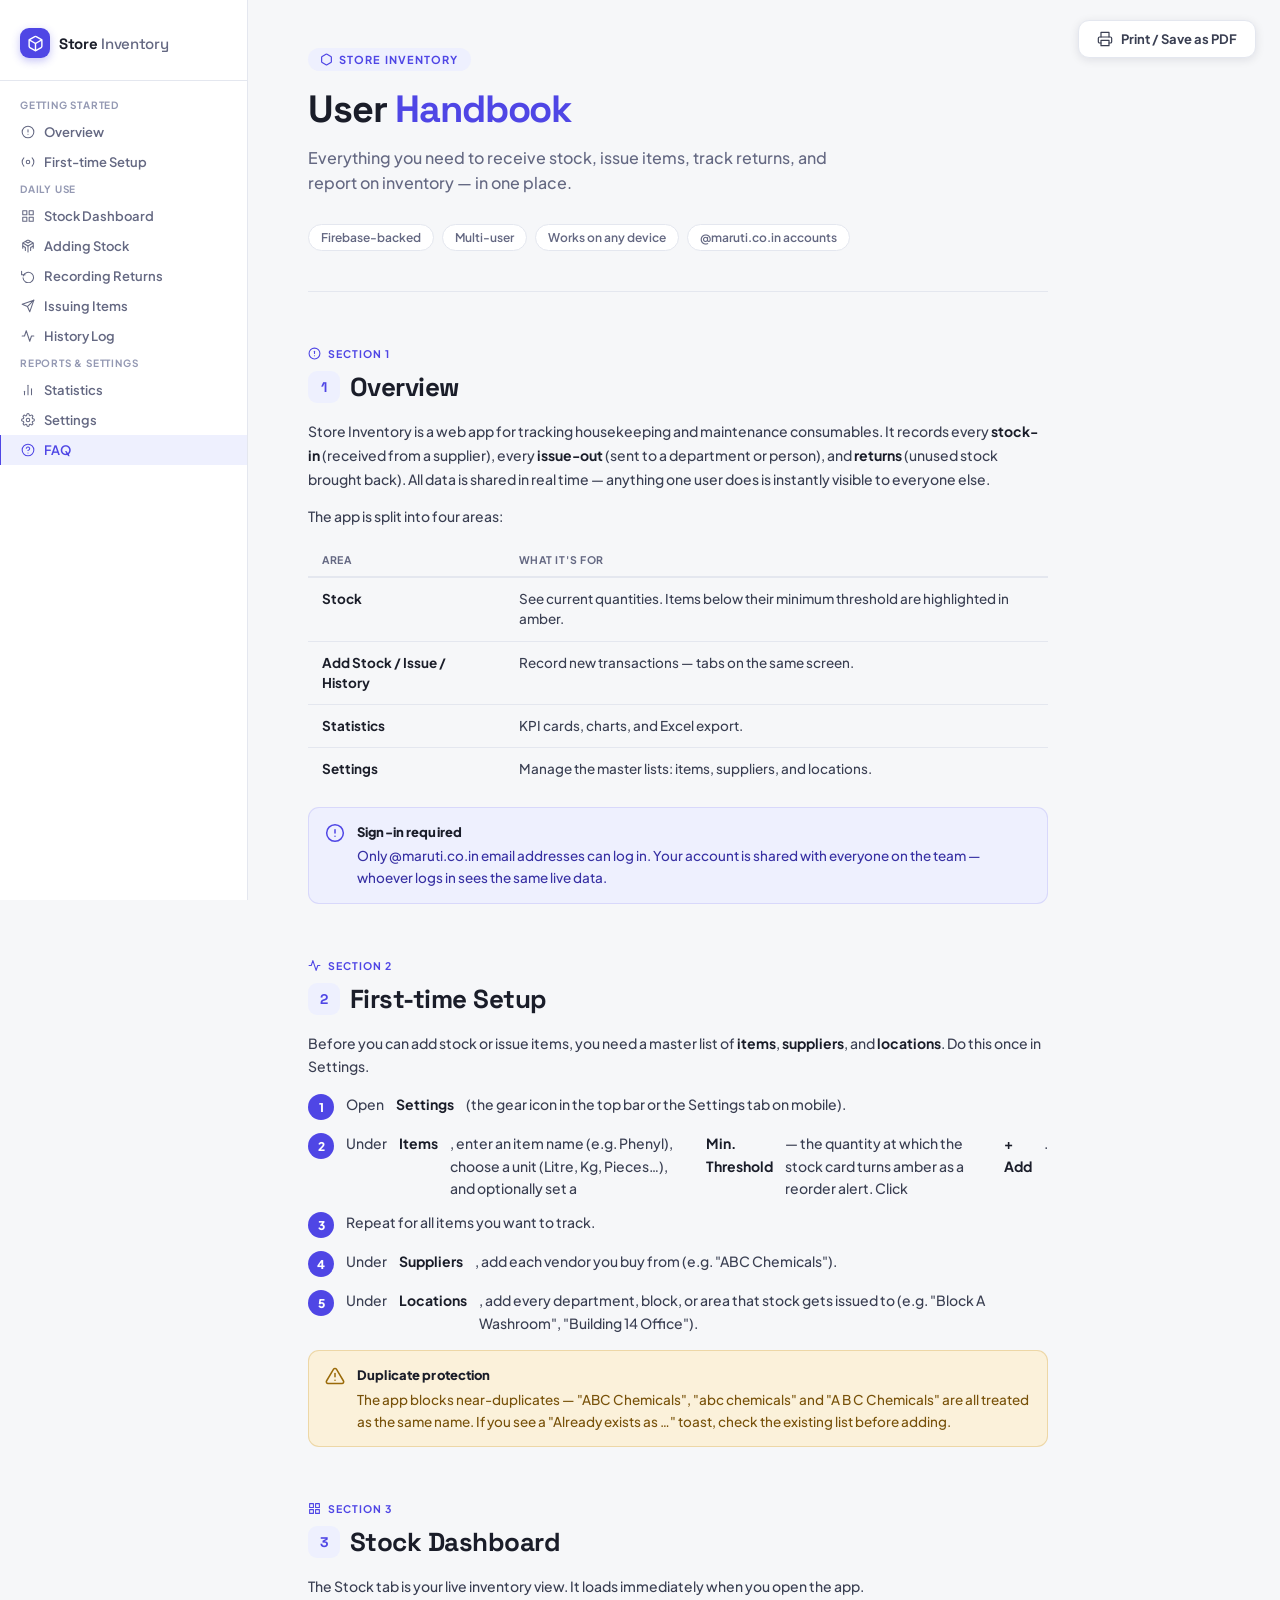
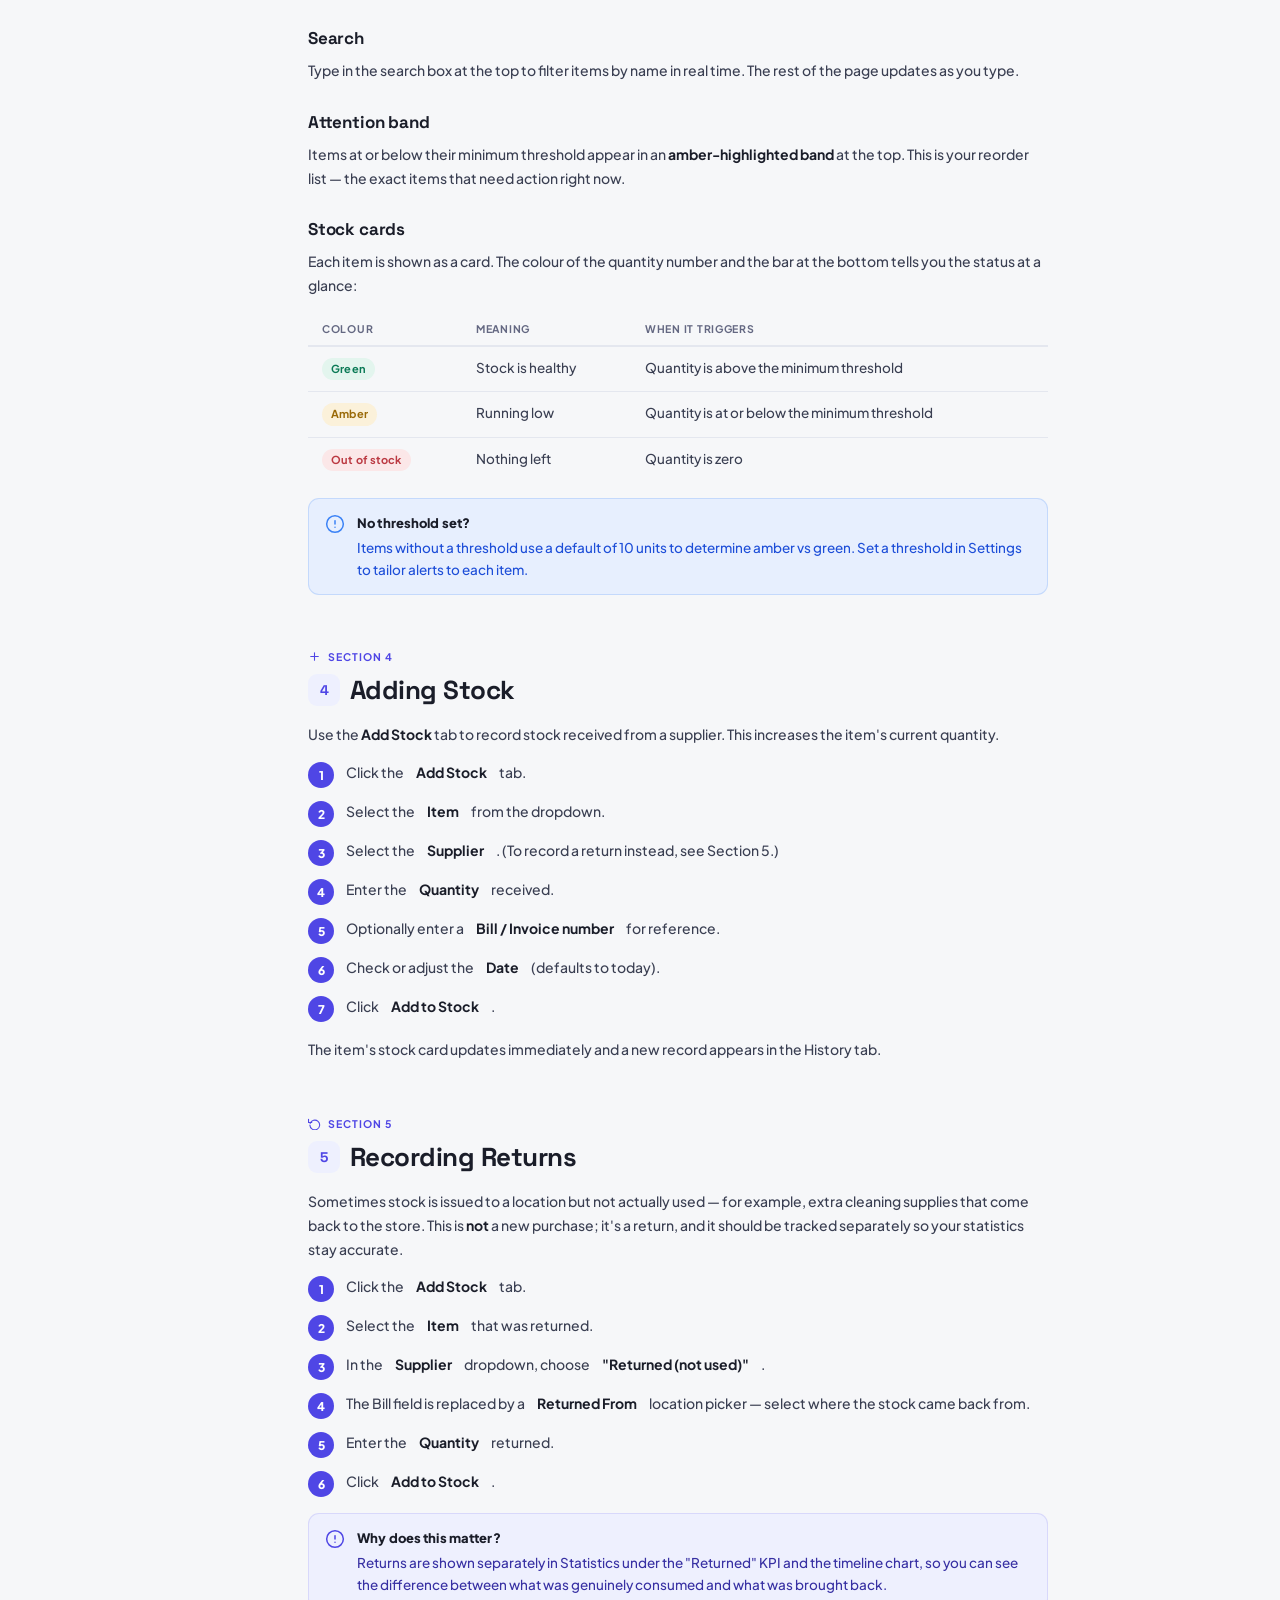
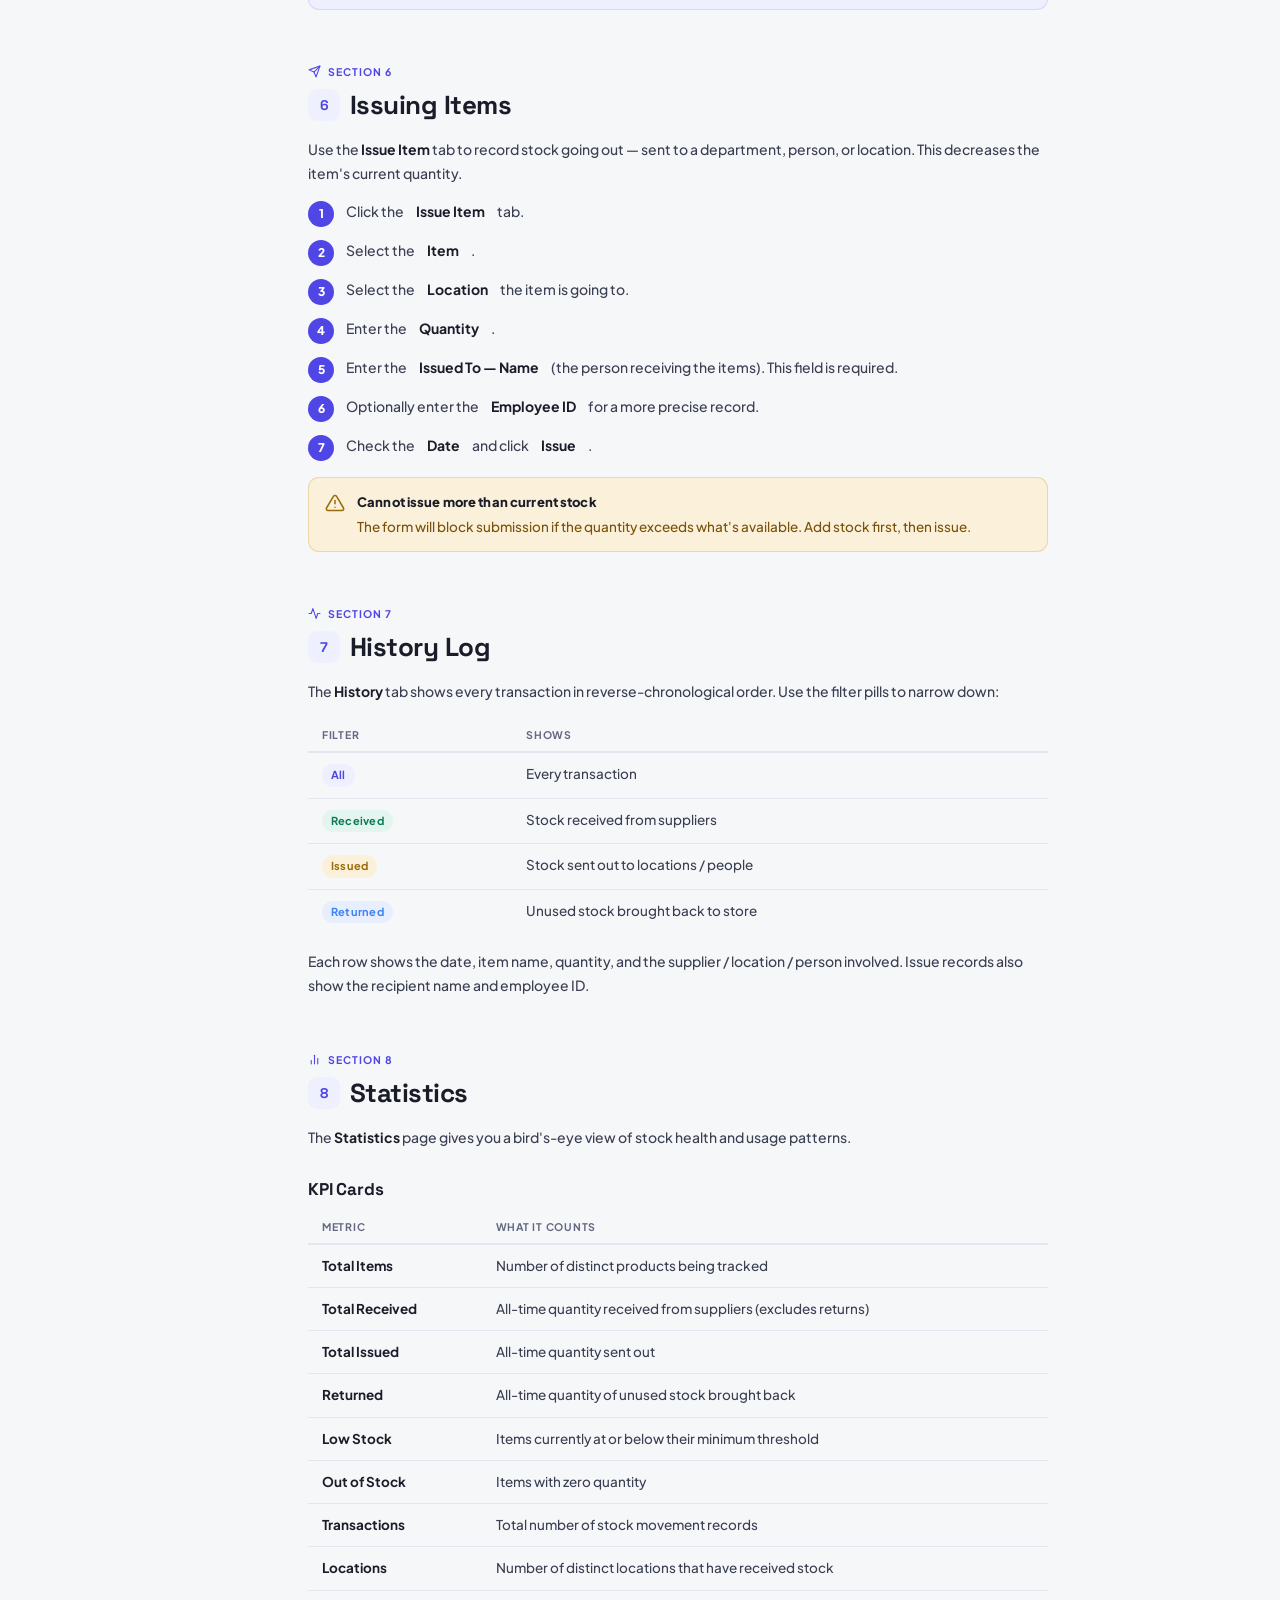
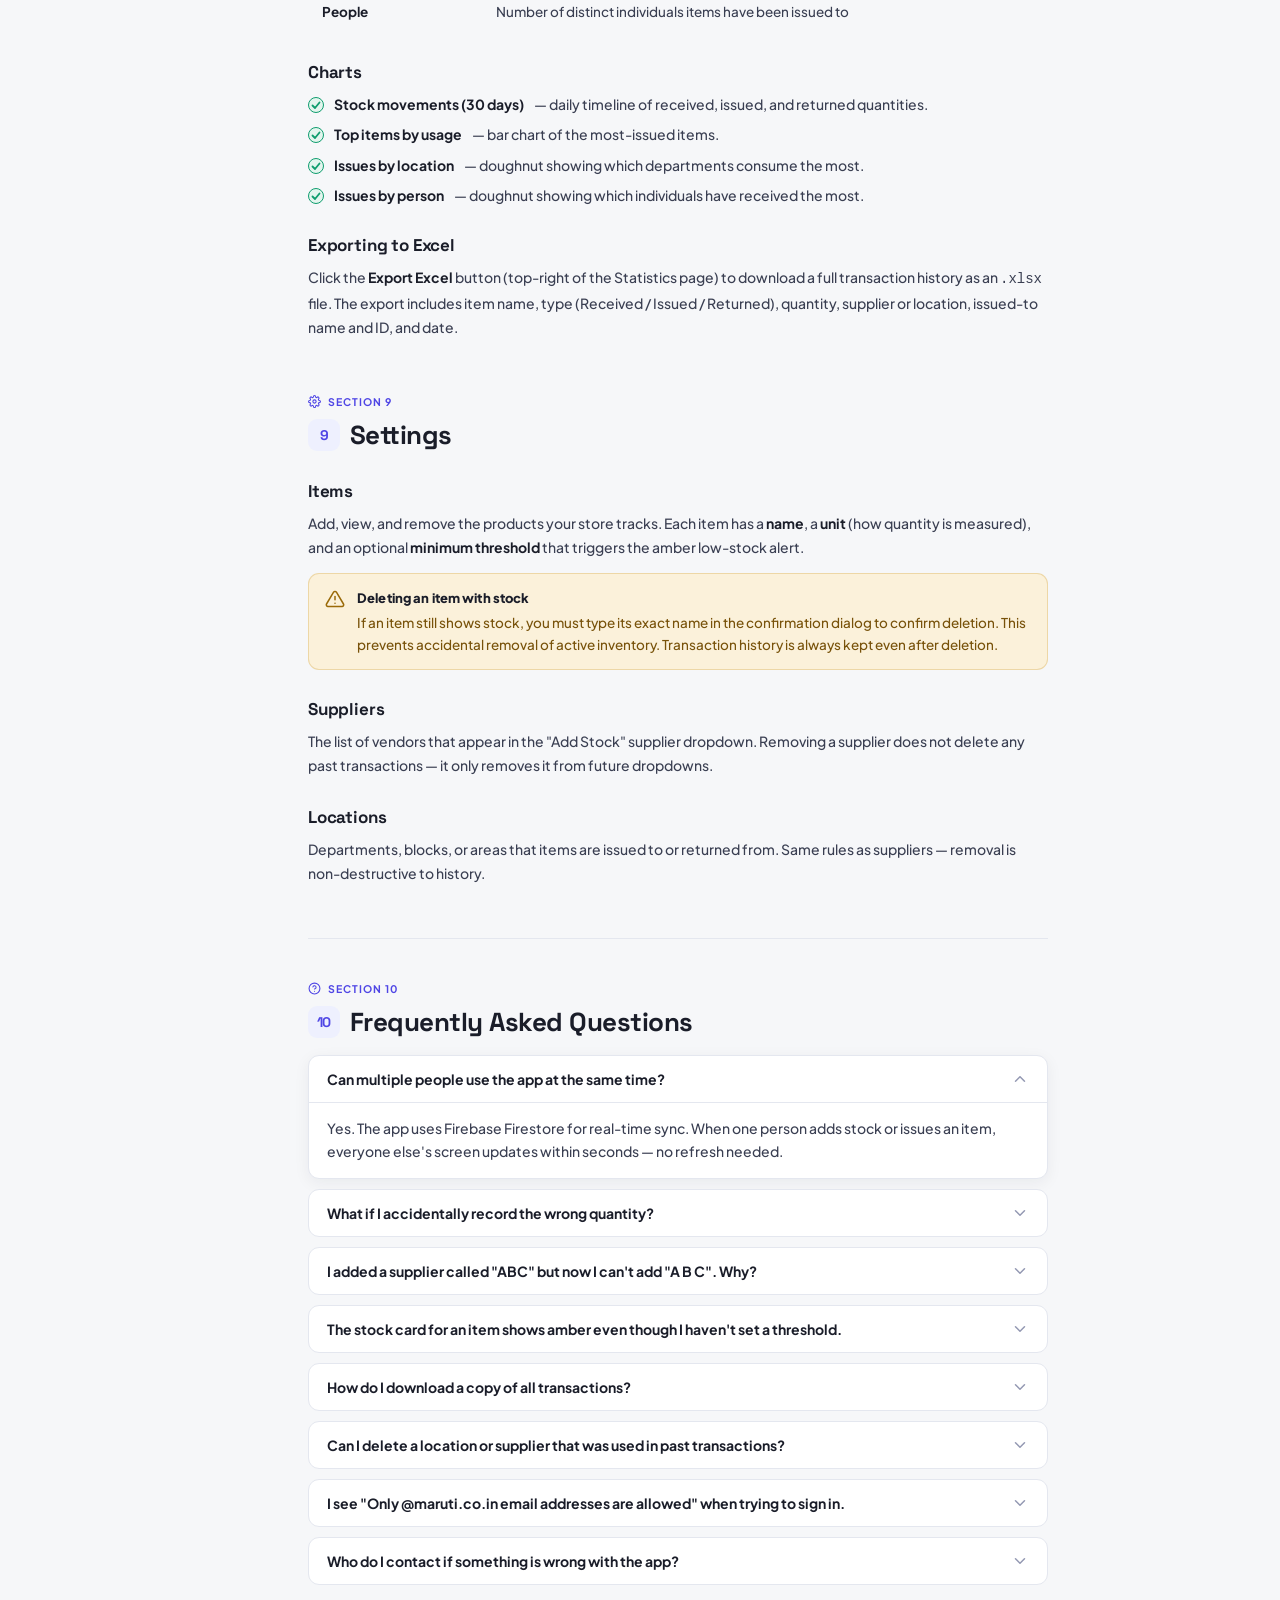
==== handbook/index.html @ 87952a02 "Clean URLs: move pages to subdirectories (settings/, stats/, login/, handbook/) Each page is now a f" ====
<!DOCTYPE html>
<html lang="en">
<head>
<meta charset="UTF-8">
<meta name="viewport" content="width=device-width, initial-scale=1.0">
<title>Store Inventory — User Handbook</title>
<link rel="preconnect" href="https://fonts.googleapis.com">
<link href="https://fonts.googleapis.com/css2?family=Plus+Jakarta+Sans:wght@400;500;600;700;800&family=Space+Grotesk:wght@500;600;700&display=swap" rel="stylesheet">
<style>
/* ── Variables ── */
:root{
  --ink:#1a1d29; --ink2:#3a3f52; --ink3:#646882; --ink4:#9499b3;
  --bg:#f6f7f9; --surface:#fff; --border:#e4e7ef;
  --primary:#4f46e5; --primaryD:#4338ca; --primaryS:#eef0fe; --primaryB:rgba(79,70,229,.14);
  --green:#0f9d6e; --greenS:#e3f5ee; --greenD:#0b7a56;
  --amber:#c2870b; --amberS:#fbf1da; --amberD:#9a6a08;
  --red:#dc4f57; --redS:#fbe7e8; --redD:#bb3942;
  --blue:#3b82f6; --blueS:#e7effe;
  --sidebar-w:248px;
  --r6:6px; --r8:9px; --r10:11px; --r12:13px;
}

*,*::before,*::after{box-sizing:border-box;margin:0;padding:0;}
html{scroll-behavior:smooth;font-size:15px;}
body{
  font-family:'Plus Jakarta Sans',system-ui,sans-serif;
  background:var(--bg); color:var(--ink);
  -webkit-font-smoothing:antialiased;
}

/* ── LAYOUT ── */
.layout{display:flex;min-height:100vh;}
.sidebar{
  width:var(--sidebar-w);flex-shrink:0;
  background:var(--surface);border-right:1px solid var(--border);
  position:sticky;top:0;height:100vh;overflow-y:auto;
  padding:28px 0 40px;
}
.main{flex:1;min-width:0;padding:48px 60px 80px;max-width:860px;}

/* ── SIDEBAR ── */
.sidebar-logo{
  display:flex;align-items:center;gap:9px;padding:0 20px 22px;
  border-bottom:1px solid var(--border);margin-bottom:18px;text-decoration:none;
}
.sidebar-logo-mark{
  width:30px;height:30px;border-radius:9px;
  background:var(--primary);color:#fff;display:grid;place-items:center;flex-shrink:0;
  box-shadow:0 3px 8px rgba(79,70,229,.32);
}
.sidebar-logo-mark svg{width:17px;height:17px;fill:none;stroke:#fff;stroke-width:2;stroke-linecap:round;stroke-linejoin:round;}
.sidebar-logo-name{font-family:'Space Grotesk',sans-serif;font-size:15px;font-weight:700;color:var(--ink);letter-spacing:-.02em;}
.sidebar-logo-name span{color:var(--ink3);font-weight:500;}

.toc-group{margin-bottom:6px;}
.toc-heading{font-size:10px;font-weight:700;text-transform:uppercase;letter-spacing:.08em;color:var(--ink4);padding:0 20px 6px;}
.toc-link{
  display:flex;align-items:center;gap:9px;padding:7px 20px;
  font-size:13px;font-weight:600;color:var(--ink3);text-decoration:none;
  transition:color .15s,background .15s;border-left:2px solid transparent;margin-left:-1px;
}
.toc-link:hover{color:var(--ink);background:var(--bg);}
.toc-link.active{color:var(--primary);background:var(--primaryS);border-left-color:var(--primary);}
.toc-link svg{width:14px;height:14px;fill:none;stroke:currentColor;stroke-width:1.8;stroke-linecap:round;stroke-linejoin:round;flex-shrink:0;}

/* ── PRINT BUTTON ── */
.print-btn{
  position:fixed;top:20px;right:24px;
  display:inline-flex;align-items:center;gap:8px;
  font-family:inherit;font-size:13px;font-weight:700;
  padding:10px 18px;border-radius:var(--r10);border:1.5px solid var(--border);
  background:var(--surface);color:var(--ink2);cursor:pointer;
  box-shadow:0 2px 10px rgba(20,24,48,.1);transition:all .17s ease;z-index:100;
}
.print-btn:hover{background:var(--primary);color:#fff;border-color:var(--primary);box-shadow:0 4px 14px rgba(79,70,229,.3);}
.print-btn svg{width:16px;height:16px;fill:none;stroke:currentColor;stroke-width:1.8;stroke-linecap:round;stroke-linejoin:round;}

/* ── CONTENT TYPOGRAPHY ── */
.cover{margin-bottom:52px;padding-bottom:40px;border-bottom:1px solid var(--border);}
.cover-tag{
  display:inline-flex;align-items:center;gap:6px;
  font-size:11px;font-weight:700;text-transform:uppercase;letter-spacing:.1em;
  color:var(--primary);background:var(--primaryS);
  padding:5px 12px;border-radius:100px;margin-bottom:18px;
}
.cover-title{
  font-family:'Space Grotesk',sans-serif;font-size:38px;font-weight:700;
  color:var(--ink);letter-spacing:-.03em;line-height:1.1;margin-bottom:14px;
}
.cover-title span{color:var(--primary);}
.cover-sub{font-size:16px;color:var(--ink3);line-height:1.6;font-weight:500;max-width:560px;margin-bottom:28px;}
.cover-chips{display:flex;flex-wrap:wrap;gap:8px;}
.chip{font-size:12px;font-weight:600;color:var(--ink3);background:var(--surface);
  border:1px solid var(--border);padding:5px 12px;border-radius:100px;}

section{margin-bottom:52px;scroll-margin-top:24px;}
.sec-label{
  display:inline-flex;align-items:center;gap:7px;
  font-size:10.5px;font-weight:700;text-transform:uppercase;letter-spacing:.1em;
  color:var(--primary);margin-bottom:10px;
}
.sec-label svg{width:13px;height:13px;fill:none;stroke:currentColor;stroke-width:2;stroke-linecap:round;stroke-linejoin:round;}
h2{
  font-family:'Space Grotesk',sans-serif;font-size:26px;font-weight:700;
  color:var(--ink);letter-spacing:-.02em;margin-bottom:16px;
  display:flex;align-items:center;gap:10px;
}
h2 .num{
  width:32px;height:32px;border-radius:var(--r8);background:var(--primaryS);
  color:var(--primary);font-size:14px;font-weight:800;display:grid;place-items:center;flex-shrink:0;
}
h3{font-family:'Space Grotesk',sans-serif;font-size:17px;font-weight:700;color:var(--ink);
  margin:28px 0 10px;letter-spacing:-.01em;}
p{font-size:14px;color:var(--ink2);line-height:1.7;margin-bottom:14px;font-weight:500;}
p:last-child{margin-bottom:0;}
strong{color:var(--ink);font-weight:700;}
a{color:var(--primary);font-weight:600;text-decoration:none;}
a:hover{text-decoration:underline;}

/* ── STEP LIST ── */
ol.steps{list-style:none;display:flex;flex-direction:column;gap:12px;margin-bottom:16px;}
ol.steps li{
  display:flex;align-items:flex-start;gap:12px;
  font-size:14px;color:var(--ink2);line-height:1.6;font-weight:500;
}
ol.steps li::before{
  content:attr(data-n);
  min-width:26px;height:26px;border-radius:100px;
  background:var(--primary);color:#fff;
  font-size:12px;font-weight:800;display:grid;place-items:center;
  flex-shrink:0;margin-top:1px;
}

ul.checks{list-style:none;display:flex;flex-direction:column;gap:8px;margin-bottom:16px;}
ul.checks li{
  display:flex;align-items:flex-start;gap:10px;
  font-size:14px;color:var(--ink2);line-height:1.6;font-weight:500;
}
ul.checks li::before{
  content:'';width:16px;height:16px;flex-shrink:0;margin-top:4px;
  background:url("data:image/svg+xml,%3Csvg xmlns='http://www.w3.org/2000/svg' viewBox='0 0 16 16'%3E%3Ccircle cx='8' cy='8' r='7.5' fill='%23e3f5ee' stroke='%230f9d6e' stroke-width='1'/%3E%3Cpolyline points='4.5 8.5 7 11 11.5 5.5' fill='none' stroke='%230f9d6e' stroke-width='1.8' stroke-linecap='round' stroke-linejoin='round'/%3E%3C/svg%3E") center/contain no-repeat;
}

/* ── CALLOUTS ── */
.callout{
  display:flex;gap:12px;padding:14px 16px;border-radius:var(--r10);margin-bottom:16px;
  border:1px solid transparent;
}
.callout-ico{width:20px;height:20px;flex-shrink:0;margin-top:1px;}
.callout-ico svg{width:20px;height:20px;fill:none;stroke:currentColor;stroke-width:1.8;stroke-linecap:round;stroke-linejoin:round;}
.callout-body{font-size:13.5px;line-height:1.6;font-weight:500;}
.callout-body strong{display:block;font-size:13px;font-weight:800;margin-bottom:3px;letter-spacing:.01em;}
.callout.tip{background:var(--primaryS);border-color:var(--primaryB);color:var(--primary);}
.callout.tip .callout-body{color:#3730a3;}
.callout.warn{background:var(--amberS);border-color:rgba(194,135,11,.25);color:var(--amberD);}
.callout.warn .callout-body{color:#78520a;}
.callout.info{background:var(--blueS);border-color:rgba(59,130,246,.2);color:var(--blue);}
.callout.info .callout-body{color:#1d4ed8;}

/* ── TABLE ── */
.tbl-wrap{overflow-x:auto;margin-bottom:16px;}
table{width:100%;border-collapse:collapse;font-size:13.5px;}
thead th{
  font-size:10.5px;font-weight:700;text-transform:uppercase;letter-spacing:.07em;
  color:var(--ink3);padding:10px 14px;text-align:left;
  background:var(--bg);border-bottom:2px solid var(--border);white-space:nowrap;
}
tbody td{
  padding:11px 14px;color:var(--ink2);font-weight:500;line-height:1.5;
  border-bottom:1px solid var(--border);vertical-align:top;
}
tbody tr:last-child td{border-bottom:none;}
tbody tr:hover td{background:var(--bg);}
td strong{color:var(--ink);}
td code{background:var(--bg);border:1px solid var(--border);border-radius:5px;
  padding:2px 6px;font-size:12px;font-family:monospace;color:var(--ink2);}

/* ── BADGE ── */
.badge{
  display:inline-block;font-size:11px;font-weight:700;padding:3px 9px;
  border-radius:100px;letter-spacing:.02em;white-space:nowrap;
}
.badge-green{background:var(--greenS);color:var(--greenD);}
.badge-amber{background:var(--amberS);color:var(--amberD);}
.badge-red{background:var(--redS);color:var(--redD);}
.badge-blue{background:var(--blueS);color:var(--blue);}
.badge-primary{background:var(--primaryS);color:var(--primary);}

/* ── DIVIDER ── */
.divider{height:1px;background:var(--border);margin:40px 0;}

/* ── FAQ ── */
details{
  border:1px solid var(--border);border-radius:var(--r10);margin-bottom:10px;
  background:var(--surface);overflow:hidden;
}
details[open]{box-shadow:0 4px 16px rgba(24,28,58,.06);}
summary{
  font-size:14px;font-weight:700;color:var(--ink);padding:14px 18px;cursor:pointer;
  list-style:none;display:flex;justify-content:space-between;align-items:center;
  gap:12px;
}
summary::-webkit-details-marker{display:none;}
summary::after{
  content:'';width:18px;height:18px;flex-shrink:0;
  background:url("data:image/svg+xml,%3Csvg xmlns='http://www.w3.org/2000/svg' viewBox='0 0 24 24'%3E%3Cpolyline points='6 9 12 15 18 9' fill='none' stroke='%239499b3' stroke-width='2' stroke-linecap='round' stroke-linejoin='round'/%3E%3C/svg%3E") center/contain no-repeat;
  transition:transform .18s ease;
}
details[open] summary::after{transform:rotate(180deg);}
details[open] summary{border-bottom:1px solid var(--border);}
.faq-body{padding:14px 18px;font-size:13.5px;color:var(--ink2);line-height:1.65;font-weight:500;}
.faq-body p{margin-bottom:8px;}
.faq-body p:last-child{margin-bottom:0;}

/* ── RESPONSIVE ── */
@media(max-width:860px){
  .sidebar{display:none;}
  .main{padding:28px 22px 60px;}
  .print-btn{top:14px;right:14px;padding:8px 14px;font-size:12px;}
  .cover-title{font-size:28px;}
}

/* ── PRINT ── */
@media print{
  .sidebar,.print-btn{display:none !important;}
  .layout{display:block;}
  .main{padding:0;max-width:none;}
  body{font-size:11pt;background:#fff;}
  .cover-title{font-size:26pt;}
  h2{font-size:18pt;page-break-before:always;margin-top:0;}
  h2:first-of-type{page-break-before:avoid;}
  h3{font-size:13pt;}
  section{margin-bottom:0;page-break-inside:avoid;}
  .cover{page-break-after:always;padding-bottom:0;border:none;}
  .callout{border:1px solid #ccc !important;background:#f9f9f9 !important;}
  details{border:1px solid #ccc;}
  details:not([open]){display:none;}
  a{color:inherit;text-decoration:none;}
  .tbl-wrap{page-break-inside:avoid;}
}
</style>
</head>
<body>

<button class="print-btn" onclick="window.print()">
  <svg viewBox="0 0 24 24"><polyline points="6 9 6 2 18 2 18 9"/><path d="M6 18H4a2 2 0 0 1-2-2v-5a2 2 0 0 1 2-2h16a2 2 0 0 1 2 2v5a2 2 0 0 1-2 2h-2"/><rect x="6" y="14" width="12" height="8"/></svg>
  Print / Save as PDF
</button>

<div class="layout">

  <!-- ── SIDEBAR ── -->
  <nav class="sidebar" aria-label="Contents">
    <a class="sidebar-logo" href="../">
      <div class="sidebar-logo-mark">
        <svg viewBox="0 0 24 24"><path d="M21 16V8a2 2 0 0 0-1-1.73l-7-4a2 2 0 0 0-2 0l-7 4A2 2 0 0 0 3 8v8a2 2 0 0 0 1 1.73l7 4a2 2 0 0 0 2 0l7-4A2 2 0 0 0 21 16z"/><polyline points="3.27 6.96 12 12.01 20.73 6.96"/><line x1="12" y1="22.08" x2="12" y2="12"/></svg>
      </div>
      <span class="sidebar-logo-name">Store <span>Inventory</span></span>
    </a>

    <div class="toc-group">
      <div class="toc-heading">Getting Started</div>
      <a class="toc-link" href="#overview">
        <svg viewBox="0 0 24 24"><circle cx="12" cy="12" r="10"/><line x1="12" y1="8" x2="12" y2="12"/><line x1="12" y1="16" x2="12.01" y2="16"/></svg>Overview
      </a>
      <a class="toc-link" href="#setup">
        <svg viewBox="0 0 24 24"><circle cx="12" cy="12" r="3"/><path d="M19.07 4.93a10 10 0 0 1 0 14.14M4.93 4.93a10 10 0 0 0 0 14.14"/></svg>First-time Setup
      </a>
    </div>

    <div class="toc-group">
      <div class="toc-heading">Daily Use</div>
      <a class="toc-link" href="#dashboard">
        <svg viewBox="0 0 24 24"><rect x="3" y="3" width="7" height="7"/><rect x="14" y="3" width="7" height="7"/><rect x="14" y="14" width="7" height="7"/><rect x="3" y="14" width="7" height="7"/></svg>Stock Dashboard
      </a>
      <a class="toc-link" href="#addstock">
        <svg viewBox="0 0 24 24"><path d="M21 16V8a2 2 0 0 0-1-1.73l-7-4a2 2 0 0 0-2 0l-7 4A2 2 0 0 0 3 8v8"/><polyline points="7.5 4.21 12 6.81 16.5 4.21"/><polyline points="7.5 19.79 7.5 14.6 3 12"/><polyline points="21 12 16.5 14.6 16.5 19.79"/><polyline points="3.27 6.96 12 12.01 20.73 6.96"/><line x1="12" y1="22.08" x2="12" y2="12"/></svg>Adding Stock
      </a>
      <a class="toc-link" href="#returns">
        <svg viewBox="0 0 24 24"><polyline points="1 4 1 10 7 10"/><path d="M3.51 15a9 9 0 1 0 .49-3.18"/></svg>Recording Returns
      </a>
      <a class="toc-link" href="#issue">
        <svg viewBox="0 0 24 24"><line x1="22" y1="2" x2="11" y2="13"/><polygon points="22 2 15 22 11 13 2 9 22 2"/></svg>Issuing Items
      </a>
      <a class="toc-link" href="#history">
        <svg viewBox="0 0 24 24"><polyline points="22 12 18 12 15 21 9 3 6 12 2 12"/></svg>History Log
      </a>
    </div>

    <div class="toc-group">
      <div class="toc-heading">Reports & Settings</div>
      <a class="toc-link" href="#stats">
        <svg viewBox="0 0 24 24"><line x1="18" y1="20" x2="18" y2="10"/><line x1="12" y1="20" x2="12" y2="4"/><line x1="6" y1="20" x2="6" y2="14"/></svg>Statistics
      </a>
      <a class="toc-link" href="#settings">
        <svg viewBox="0 0 24 24"><circle cx="12" cy="12" r="3"/><path d="M19.4 15a1.65 1.65 0 0 0 .33 1.82l.06.06a2 2 0 0 1-2.83 2.83l-.06-.06a1.65 1.65 0 0 0-1.82-.33 1.65 1.65 0 0 0-1 1.51V21a2 2 0 0 1-4 0v-.09A1.65 1.65 0 0 0 9 19.4a1.65 1.65 0 0 0-1.82.33l-.06.06a2 2 0 0 1-2.83-2.83l.06-.06A1.65 1.65 0 0 0 4.68 15a1.65 1.65 0 0 0-1.51-1H3a2 2 0 0 1 0-4h.09A1.65 1.65 0 0 0 4.6 9a1.65 1.65 0 0 0-.33-1.82l-.06-.06a2 2 0 0 1 2.83-2.83l.06.06A1.65 1.65 0 0 0 9 4.68a1.65 1.65 0 0 0 1-1.51V3a2 2 0 0 1 4 0v.09a1.65 1.65 0 0 0 1 1.51 1.65 1.65 0 0 0 1.82-.33l.06-.06a2 2 0 0 1 2.83 2.83l-.06.06A1.65 1.65 0 0 0 19.4 9a1.65 1.65 0 0 0 1.51 1H21a2 2 0 0 1 0 4h-.09a1.65 1.65 0 0 0-1.51 1z"/></svg>Settings
      </a>
      <a class="toc-link" href="#faq">
        <svg viewBox="0 0 24 24"><circle cx="12" cy="12" r="10"/><path d="M9.09 9a3 3 0 0 1 5.83 1c0 2-3 3-3 3"/><line x1="12" y1="17" x2="12.01" y2="17"/></svg>FAQ
      </a>
    </div>
  </nav>

  <!-- ── MAIN CONTENT ── -->
  <main class="main">

    <!-- Cover -->
    <div class="cover" id="top">
      <div class="cover-tag">
        <svg width="13" height="13" viewBox="0 0 24 24" fill="none" stroke="currentColor" stroke-width="2.2" stroke-linecap="round" stroke-linejoin="round"><path d="M21 16V8a2 2 0 0 0-1-1.73l-7-4a2 2 0 0 0-2 0l-7 4A2 2 0 0 0 3 8v8a2 2 0 0 0 1 1.73l7 4a2 2 0 0 0 2 0l7-4A2 2 0 0 0 21 16z"/></svg>
        Store Inventory
      </div>
      <div class="cover-title">User <span>Handbook</span></div>
      <div class="cover-sub">Everything you need to receive stock, issue items, track returns, and report on inventory — in one place.</div>
      <div class="cover-chips">
        <span class="chip">Firebase-backed</span>
        <span class="chip">Multi-user</span>
        <span class="chip">Works on any device</span>
        <span class="chip">@maruti.co.in accounts</span>
      </div>
    </div>

    <!-- 1. Overview -->
    <section id="overview">
      <div class="sec-label">
        <svg viewBox="0 0 24 24"><circle cx="12" cy="12" r="10"/><line x1="12" y1="8" x2="12" y2="12"/><line x1="12" y1="16" x2="12.01" y2="16"/></svg>
        Section 1
      </div>
      <h2><span class="num">1</span>Overview</h2>
      <p>Store Inventory is a web app for tracking housekeeping and maintenance consumables. It records every <strong>stock-in</strong> (received from a supplier), every <strong>issue-out</strong> (sent to a department or person), and <strong>returns</strong> (unused stock brought back). All data is shared in real time — anything one user does is instantly visible to everyone else.</p>
      <p>The app is split into four areas:</p>
      <div class="tbl-wrap">
        <table>
          <thead><tr><th>Area</th><th>What it's for</th></tr></thead>
          <tbody>
            <tr><td><strong>Stock</strong></td><td>See current quantities. Items below their minimum threshold are highlighted in amber.</td></tr>
            <tr><td><strong>Add Stock / Issue / History</strong></td><td>Record new transactions — tabs on the same screen.</td></tr>
            <tr><td><strong>Statistics</strong></td><td>KPI cards, charts, and Excel export.</td></tr>
            <tr><td><strong>Settings</strong></td><td>Manage the master lists: items, suppliers, and locations.</td></tr>
          </tbody>
        </table>
      </div>
      <div class="callout tip">
        <div class="callout-ico"><svg viewBox="0 0 24 24"><circle cx="12" cy="12" r="10"/><line x1="12" y1="8" x2="12" y2="12"/><line x1="12" y1="16" x2="12.01" y2="16"/></svg></div>
        <div class="callout-body"><strong>Sign-in required</strong>Only @maruti.co.in email addresses can log in. Your account is shared with everyone on the team — whoever logs in sees the same live data.</div>
      </div>
    </section>

    <!-- 2. First-time setup -->
    <section id="setup">
      <div class="sec-label">
        <svg viewBox="0 0 24 24"><polyline points="22 12 18 12 15 21 9 3 6 12 2 12"/></svg>
        Section 2
      </div>
      <h2><span class="num">2</span>First-time Setup</h2>
      <p>Before you can add stock or issue items, you need a master list of <strong>items</strong>, <strong>suppliers</strong>, and <strong>locations</strong>. Do this once in Settings.</p>
      <ol class="steps">
        <li data-n="1">Open <strong>Settings</strong> (the gear icon in the top bar or the Settings tab on mobile).</li>
        <li data-n="2">Under <strong>Items</strong>, enter an item name (e.g. Phenyl), choose a unit (Litre, Kg, Pieces…), and optionally set a <strong>Min. Threshold</strong> — the quantity at which the stock card turns amber as a reorder alert. Click <strong>+ Add</strong>.</li>
        <li data-n="3">Repeat for all items you want to track.</li>
        <li data-n="4">Under <strong>Suppliers</strong>, add each vendor you buy from (e.g. "ABC Chemicals").</li>
        <li data-n="5">Under <strong>Locations</strong>, add every department, block, or area that stock gets issued to (e.g. "Block A Washroom", "Building 14 Office").</li>
      </ol>
      <div class="callout warn">
        <div class="callout-ico"><svg viewBox="0 0 24 24"><path d="M10.29 3.86L1.82 18a2 2 0 0 0 1.71 3h16.94a2 2 0 0 0 1.71-3L13.71 3.86a2 2 0 0 0-3.42 0z"/><line x1="12" y1="9" x2="12" y2="13"/><line x1="12" y1="17" x2="12.01" y2="17"/></svg></div>
        <div class="callout-body"><strong>Duplicate protection</strong>The app blocks near-duplicates — "ABC Chemicals", "abc chemicals" and "A B C Chemicals" are all treated as the same name. If you see a "Already exists as …" toast, check the existing list before adding.</div>
      </div>
    </section>

    <!-- 3. Stock Dashboard -->
    <section id="dashboard">
      <div class="sec-label">
        <svg viewBox="0 0 24 24"><rect x="3" y="3" width="7" height="7"/><rect x="14" y="3" width="7" height="7"/><rect x="14" y="14" width="7" height="7"/><rect x="3" y="14" width="7" height="7"/></svg>
        Section 3
      </div>
      <h2><span class="num">3</span>Stock Dashboard</h2>
      <p>The Stock tab is your live inventory view. It loads immediately when you open the app.</p>

      <h3>Search</h3>
      <p>Type in the search box at the top to filter items by name in real time. The rest of the page updates as you type.</p>

      <h3>Attention band</h3>
      <p>Items at or below their minimum threshold appear in an <strong>amber-highlighted band</strong> at the top. This is your reorder list — the exact items that need action right now.</p>

      <h3>Stock cards</h3>
      <p>Each item is shown as a card. The colour of the quantity number and the bar at the bottom tells you the status at a glance:</p>
      <div class="tbl-wrap">
        <table>
          <thead><tr><th>Colour</th><th>Meaning</th><th>When it triggers</th></tr></thead>
          <tbody>
            <tr><td><span class="badge badge-green">Green</span></td><td>Stock is healthy</td><td>Quantity is above the minimum threshold</td></tr>
            <tr><td><span class="badge badge-amber">Amber</span></td><td>Running low</td><td>Quantity is at or below the minimum threshold</td></tr>
            <tr><td><span class="badge badge-red">Out of stock</span></td><td>Nothing left</td><td>Quantity is zero</td></tr>
          </tbody>
        </table>
      </div>
      <div class="callout info">
        <div class="callout-ico"><svg viewBox="0 0 24 24"><circle cx="12" cy="12" r="10"/><line x1="12" y1="8" x2="12" y2="12"/><line x1="12" y1="16" x2="12.01" y2="16"/></svg></div>
        <div class="callout-body"><strong>No threshold set?</strong>Items without a threshold use a default of 10 units to determine amber vs green. Set a threshold in Settings to tailor alerts to each item.</div>
      </div>
    </section>

    <!-- 4. Adding Stock -->
    <section id="addstock">
      <div class="sec-label">
        <svg viewBox="0 0 24 24"><line x1="12" y1="5" x2="12" y2="19"/><line x1="5" y1="12" x2="19" y2="12"/></svg>
        Section 4
      </div>
      <h2><span class="num">4</span>Adding Stock</h2>
      <p>Use the <strong>Add Stock</strong> tab to record stock received from a supplier. This increases the item's current quantity.</p>
      <ol class="steps">
        <li data-n="1">Click the <strong>Add Stock</strong> tab.</li>
        <li data-n="2">Select the <strong>Item</strong> from the dropdown.</li>
        <li data-n="3">Select the <strong>Supplier</strong>. (To record a return instead, see Section 5.)</li>
        <li data-n="4">Enter the <strong>Quantity</strong> received.</li>
        <li data-n="5">Optionally enter a <strong>Bill / Invoice number</strong> for reference.</li>
        <li data-n="6">Check or adjust the <strong>Date</strong> (defaults to today).</li>
        <li data-n="7">Click <strong>Add to Stock</strong>.</li>
      </ol>
      <p>The item's stock card updates immediately and a new record appears in the History tab.</p>
    </section>

    <!-- 5. Returns -->
    <section id="returns">
      <div class="sec-label">
        <svg viewBox="0 0 24 24"><polyline points="1 4 1 10 7 10"/><path d="M3.51 15a9 9 0 1 0 .49-3.18"/></svg>
        Section 5
      </div>
      <h2><span class="num">5</span>Recording Returns</h2>
      <p>Sometimes stock is issued to a location but not actually used — for example, extra cleaning supplies that come back to the store. This is <strong>not</strong> a new purchase; it's a return, and it should be tracked separately so your statistics stay accurate.</p>
      <ol class="steps">
        <li data-n="1">Click the <strong>Add Stock</strong> tab.</li>
        <li data-n="2">Select the <strong>Item</strong> that was returned.</li>
        <li data-n="3">In the <strong>Supplier</strong> dropdown, choose <strong>"Returned (not used)"</strong>.</li>
        <li data-n="4">The Bill field is replaced by a <strong>Returned From</strong> location picker — select where the stock came back from.</li>
        <li data-n="5">Enter the <strong>Quantity</strong> returned.</li>
        <li data-n="6">Click <strong>Add to Stock</strong>.</li>
      </ol>
      <div class="callout tip">
        <div class="callout-ico"><svg viewBox="0 0 24 24"><circle cx="12" cy="12" r="10"/><line x1="12" y1="8" x2="12" y2="12"/><line x1="12" y1="16" x2="12.01" y2="16"/></svg></div>
        <div class="callout-body"><strong>Why does this matter?</strong>Returns are shown separately in Statistics under the "Returned" KPI and the timeline chart, so you can see the difference between what was genuinely consumed and what was brought back.</div>
      </div>
    </section>

    <!-- 6. Issuing Items -->
    <section id="issue">
      <div class="sec-label">
        <svg viewBox="0 0 24 24"><line x1="22" y1="2" x2="11" y2="13"/><polygon points="22 2 15 22 11 13 2 9 22 2"/></svg>
        Section 6
      </div>
      <h2><span class="num">6</span>Issuing Items</h2>
      <p>Use the <strong>Issue Item</strong> tab to record stock going out — sent to a department, person, or location. This decreases the item's current quantity.</p>
      <ol class="steps">
        <li data-n="1">Click the <strong>Issue Item</strong> tab.</li>
        <li data-n="2">Select the <strong>Item</strong>.</li>
        <li data-n="3">Select the <strong>Location</strong> the item is going to.</li>
        <li data-n="4">Enter the <strong>Quantity</strong>.</li>
        <li data-n="5">Enter the <strong>Issued To — Name</strong> (the person receiving the items). This field is required.</li>
        <li data-n="6">Optionally enter the <strong>Employee ID</strong> for a more precise record.</li>
        <li data-n="7">Check the <strong>Date</strong> and click <strong>Issue</strong>.</li>
      </ol>
      <div class="callout warn">
        <div class="callout-ico"><svg viewBox="0 0 24 24"><path d="M10.29 3.86L1.82 18a2 2 0 0 0 1.71 3h16.94a2 2 0 0 0 1.71-3L13.71 3.86a2 2 0 0 0-3.42 0z"/><line x1="12" y1="9" x2="12" y2="13"/><line x1="12" y1="17" x2="12.01" y2="17"/></svg></div>
        <div class="callout-body"><strong>Cannot issue more than current stock</strong>The form will block submission if the quantity exceeds what's available. Add stock first, then issue.</div>
      </div>
    </section>

    <!-- 7. History -->
    <section id="history">
      <div class="sec-label">
        <svg viewBox="0 0 24 24"><polyline points="22 12 18 12 15 21 9 3 6 12 2 12"/></svg>
        Section 7
      </div>
      <h2><span class="num">7</span>History Log</h2>
      <p>The <strong>History</strong> tab shows every transaction in reverse-chronological order. Use the filter pills to narrow down:</p>
      <div class="tbl-wrap">
        <table>
          <thead><tr><th>Filter</th><th>Shows</th></tr></thead>
          <tbody>
            <tr><td><span class="badge badge-primary">All</span></td><td>Every transaction</td></tr>
            <tr><td><span class="badge badge-green">Received</span></td><td>Stock received from suppliers</td></tr>
            <tr><td><span class="badge badge-amber">Issued</span></td><td>Stock sent out to locations / people</td></tr>
            <tr><td><span class="badge badge-blue">Returned</span></td><td>Unused stock brought back to store</td></tr>
          </tbody>
        </table>
      </div>
      <p>Each row shows the date, item name, quantity, and the supplier / location / person involved. Issue records also show the recipient name and employee ID.</p>
    </section>

    <!-- 8. Statistics -->
    <section id="stats">
      <div class="sec-label">
        <svg viewBox="0 0 24 24"><line x1="18" y1="20" x2="18" y2="10"/><line x1="12" y1="20" x2="12" y2="4"/><line x1="6" y1="20" x2="6" y2="14"/></svg>
        Section 8
      </div>
      <h2><span class="num">8</span>Statistics</h2>
      <p>The <strong>Statistics</strong> page gives you a bird's-eye view of stock health and usage patterns.</p>

      <h3>KPI Cards</h3>
      <div class="tbl-wrap">
        <table>
          <thead><tr><th>Metric</th><th>What it counts</th></tr></thead>
          <tbody>
            <tr><td><strong>Total Items</strong></td><td>Number of distinct products being tracked</td></tr>
            <tr><td><strong>Total Received</strong></td><td>All-time quantity received from suppliers (excludes returns)</td></tr>
            <tr><td><strong>Total Issued</strong></td><td>All-time quantity sent out</td></tr>
            <tr><td><strong>Returned</strong></td><td>All-time quantity of unused stock brought back</td></tr>
            <tr><td><strong>Low Stock</strong></td><td>Items currently at or below their minimum threshold</td></tr>
            <tr><td><strong>Out of Stock</strong></td><td>Items with zero quantity</td></tr>
            <tr><td><strong>Transactions</strong></td><td>Total number of stock movement records</td></tr>
            <tr><td><strong>Locations</strong></td><td>Number of distinct locations that have received stock</td></tr>
            <tr><td><strong>People</strong></td><td>Number of distinct individuals items have been issued to</td></tr>
          </tbody>
        </table>
      </div>

      <h3>Charts</h3>
      <ul class="checks">
        <li><strong>Stock movements (30 days)</strong> — daily timeline of received, issued, and returned quantities.</li>
        <li><strong>Top items by usage</strong> — bar chart of the most-issued items.</li>
        <li><strong>Issues by location</strong> — doughnut showing which departments consume the most.</li>
        <li><strong>Issues by person</strong> — doughnut showing which individuals have received the most.</li>
      </ul>

      <h3>Exporting to Excel</h3>
      <p>Click the <strong>Export Excel</strong> button (top-right of the Statistics page) to download a full transaction history as an <code>.xlsx</code> file. The export includes item name, type (Received / Issued / Returned), quantity, supplier or location, issued-to name and ID, and date.</p>
    </section>

    <!-- 9. Settings -->
    <section id="settings">
      <div class="sec-label">
        <svg viewBox="0 0 24 24"><circle cx="12" cy="12" r="3"/><path d="M19.4 15a1.65 1.65 0 0 0 .33 1.82l.06.06a2 2 0 0 1-2.83 2.83l-.06-.06a1.65 1.65 0 0 0-1.82-.33 1.65 1.65 0 0 0-1 1.51V21a2 2 0 0 1-4 0v-.09A1.65 1.65 0 0 0 9 19.4a1.65 1.65 0 0 0-1.82.33l-.06.06a2 2 0 0 1-2.83-2.83l.06-.06A1.65 1.65 0 0 0 4.68 15a1.65 1.65 0 0 0-1.51-1H3a2 2 0 0 1 0-4h.09A1.65 1.65 0 0 0 4.6 9a1.65 1.65 0 0 0-.33-1.82l-.06-.06a2 2 0 0 1 2.83-2.83l.06.06A1.65 1.65 0 0 0 9 4.68a1.65 1.65 0 0 0 1-1.51V3a2 2 0 0 1 4 0v.09a1.65 1.65 0 0 0 1 1.51 1.65 1.65 0 0 0 1.82-.33l.06-.06a2 2 0 0 1 2.83 2.83l-.06.06A1.65 1.65 0 0 0 19.4 9a1.65 1.65 0 0 0 1.51 1H21a2 2 0 0 1 0 4h-.09a1.65 1.65 0 0 0-1.51 1z"/></svg>
        Section 9
      </div>
      <h2><span class="num">9</span>Settings</h2>

      <h3>Items</h3>
      <p>Add, view, and remove the products your store tracks. Each item has a <strong>name</strong>, a <strong>unit</strong> (how quantity is measured), and an optional <strong>minimum threshold</strong> that triggers the amber low-stock alert.</p>
      <div class="callout warn">
        <div class="callout-ico"><svg viewBox="0 0 24 24"><path d="M10.29 3.86L1.82 18a2 2 0 0 0 1.71 3h16.94a2 2 0 0 0 1.71-3L13.71 3.86a2 2 0 0 0-3.42 0z"/><line x1="12" y1="9" x2="12" y2="13"/><line x1="12" y1="17" x2="12.01" y2="17"/></svg></div>
        <div class="callout-body"><strong>Deleting an item with stock</strong>If an item still shows stock, you must type its exact name in the confirmation dialog to confirm deletion. This prevents accidental removal of active inventory. Transaction history is always kept even after deletion.</div>
      </div>

      <h3>Suppliers</h3>
      <p>The list of vendors that appear in the "Add Stock" supplier dropdown. Removing a supplier does not delete any past transactions — it only removes it from future dropdowns.</p>

      <h3>Locations</h3>
      <p>Departments, blocks, or areas that items are issued to or returned from. Same rules as suppliers — removal is non-destructive to history.</p>
    </section>

    <div class="divider"></div>

    <!-- 10. FAQ -->
    <section id="faq">
      <div class="sec-label">
        <svg viewBox="0 0 24 24"><circle cx="12" cy="12" r="10"/><path d="M9.09 9a3 3 0 0 1 5.83 1c0 2-3 3-3 3"/><line x1="12" y1="17" x2="12.01" y2="17"/></svg>
        Section 10
      </div>
      <h2><span class="num">10</span>Frequently Asked Questions</h2>

      <details open>
        <summary>Can multiple people use the app at the same time?</summary>
        <div class="faq-body"><p>Yes. The app uses Firebase Firestore for real-time sync. When one person adds stock or issues an item, everyone else's screen updates within seconds — no refresh needed.</p></div>
      </details>

      <details>
        <summary>What if I accidentally record the wrong quantity?</summary>
        <div class="faq-body"><p>There is no edit function for past transactions (this is intentional — it preserves an accurate audit trail). To correct a mistake: if you over-issued, add the excess back as a Return. If you under-received, add a new Add Stock entry for the difference. Note both with a comment in the bill/notes field for reference.</p></div>
      </details>

      <details>
        <summary>I added a supplier called "ABC" but now I can't add "A B C". Why?</summary>
        <div class="faq-body"><p>The app normalises names by removing spaces and punctuation before checking for duplicates. "ABC", "A B C", "a.b.c" and "A-B-C" all look the same to the duplicate checker. This prevents accidentally having the same vendor under two slightly different names. If you genuinely need a separate entry, use a more distinguishing name (e.g. "ABC Chemicals" vs "ABC Traders").</p></div>
      </details>

      <details>
        <summary>The stock card for an item shows amber even though I haven't set a threshold.</summary>
        <div class="faq-body"><p>Items with no threshold use a built-in default of 10 units. If an item naturally runs below 10 and you don't want the alert, set its minimum threshold to 0 in Settings — that disables the alert entirely.</p></div>
      </details>

      <details>
        <summary>How do I download a copy of all transactions?</summary>
        <div class="faq-body"><p>Go to <strong>Statistics</strong> and click <strong>Export Excel</strong>. This downloads an <code>.xlsx</code> file with every transaction — item, type, quantity, supplier/location, recipient, and date. You can open it in Microsoft Excel or Google Sheets.</p></div>
      </details>

      <details>
        <summary>Can I delete a location or supplier that was used in past transactions?</summary>
        <div class="faq-body"><p>Yes. Removing a location or supplier only removes it from the dropdown for future entries. All past transactions that referenced it are kept intact and still show the original name in the History and Statistics views.</p></div>
      </details>

      <details>
        <summary>I see "Only @maruti.co.in email addresses are allowed" when trying to sign in.</summary>
        <div class="faq-body"><p>The app is restricted to Maruti Suzuki work email addresses. Make sure you are signing in with your official <strong>yourname@maruti.co.in</strong> email, not a personal Gmail or other address.</p></div>
      </details>

      <details>
        <summary>Who do I contact if something is wrong with the app?</summary>
        <div class="faq-body"><p>Contact your IT administrator or the person who set up the app. They have access to the Firebase console and can investigate data issues or account problems.</p></div>
      </details>
    </section>

  </main>
</div>

<script>
/* Highlight active TOC link on scroll */
const links = document.querySelectorAll('.toc-link[href^="#"]');
const observer = new IntersectionObserver(entries => {
  entries.forEach(e => {
    if (e.isIntersecting) {
      links.forEach(l => l.classList.remove('active'));
      const active = document.querySelector(`.toc-link[href="#${e.target.id}"]`);
      if (active) active.classList.add('active');
    }
  });
}, { rootMargin: '-10% 0px -80% 0px' });
document.querySelectorAll('section[id]').forEach(s => observer.observe(s));

/* Open all details for print */
window.addEventListener('beforeprint', () => document.querySelectorAll('details').forEach(d => d.open = true));
window.addEventListener('afterprint',  () => {
  document.querySelectorAll('details').forEach((d, i) => d.open = i === 0);
});
</script>
</body>
</html>
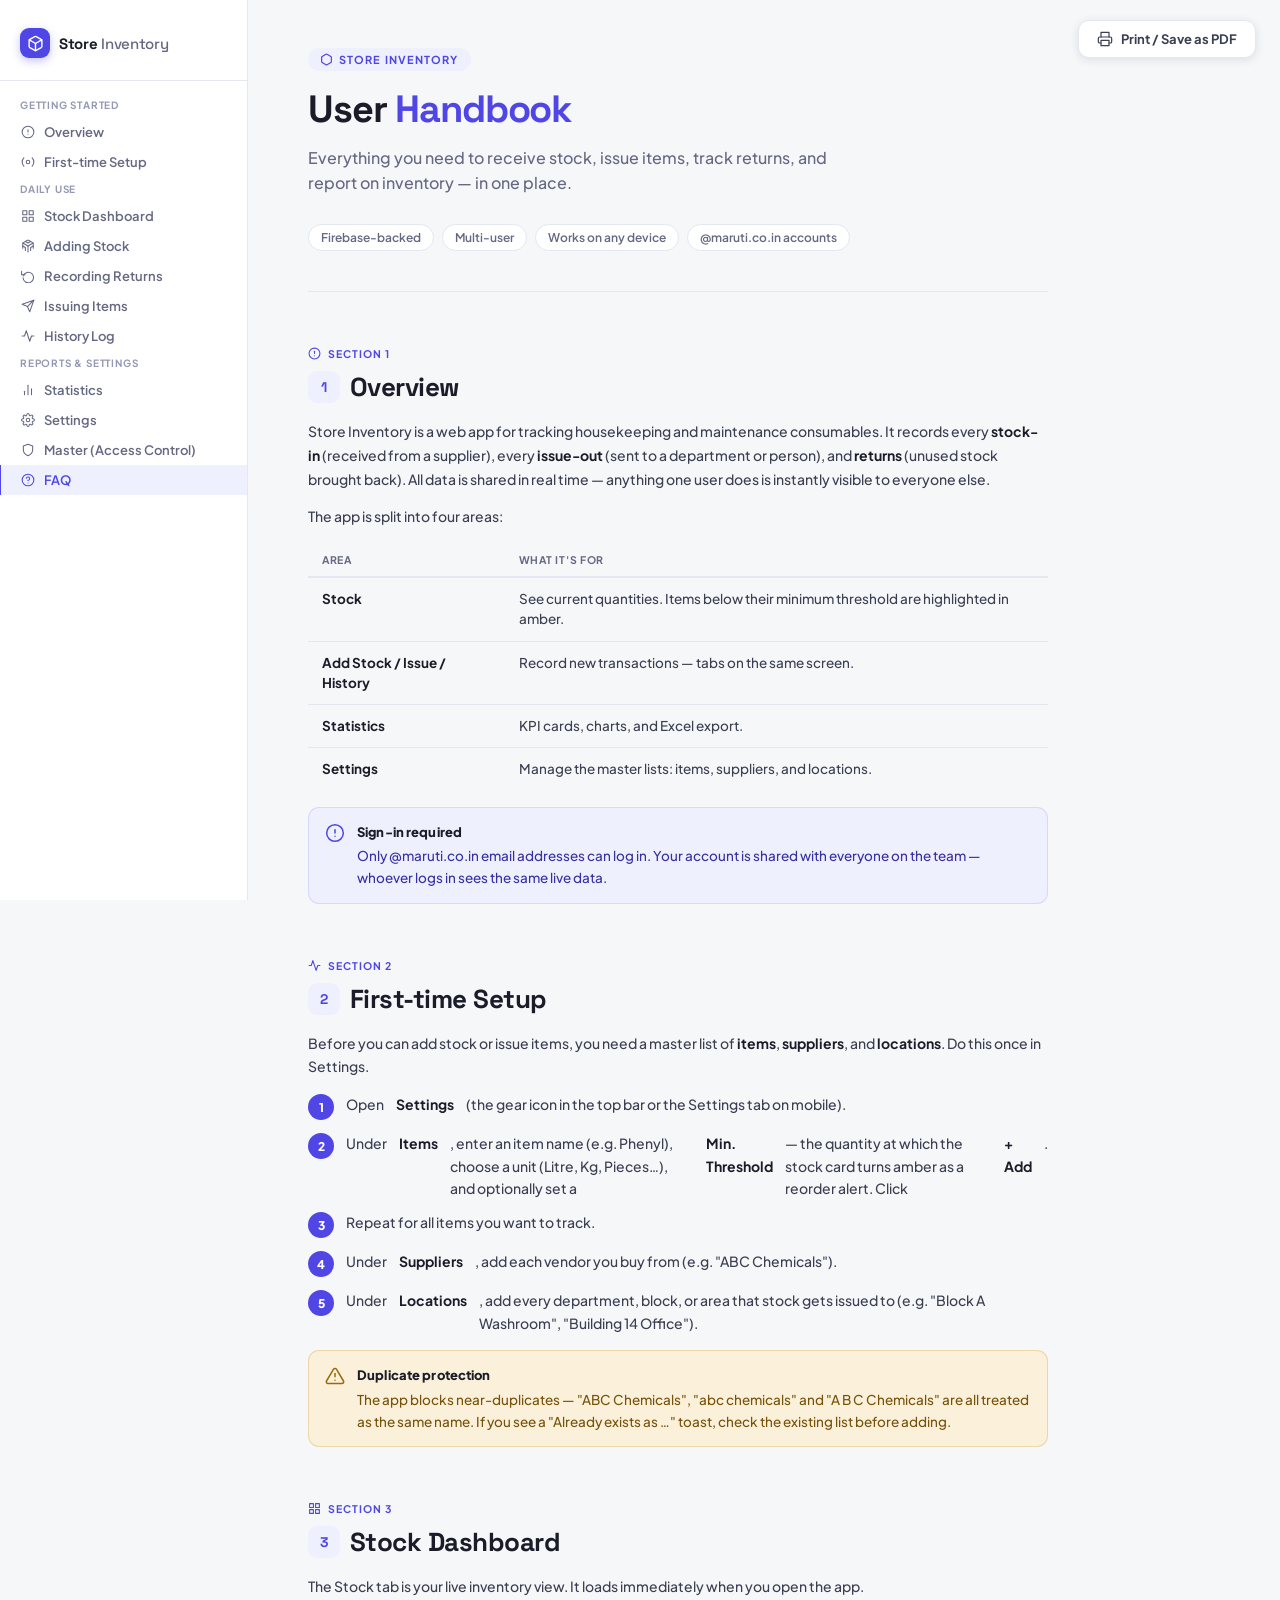
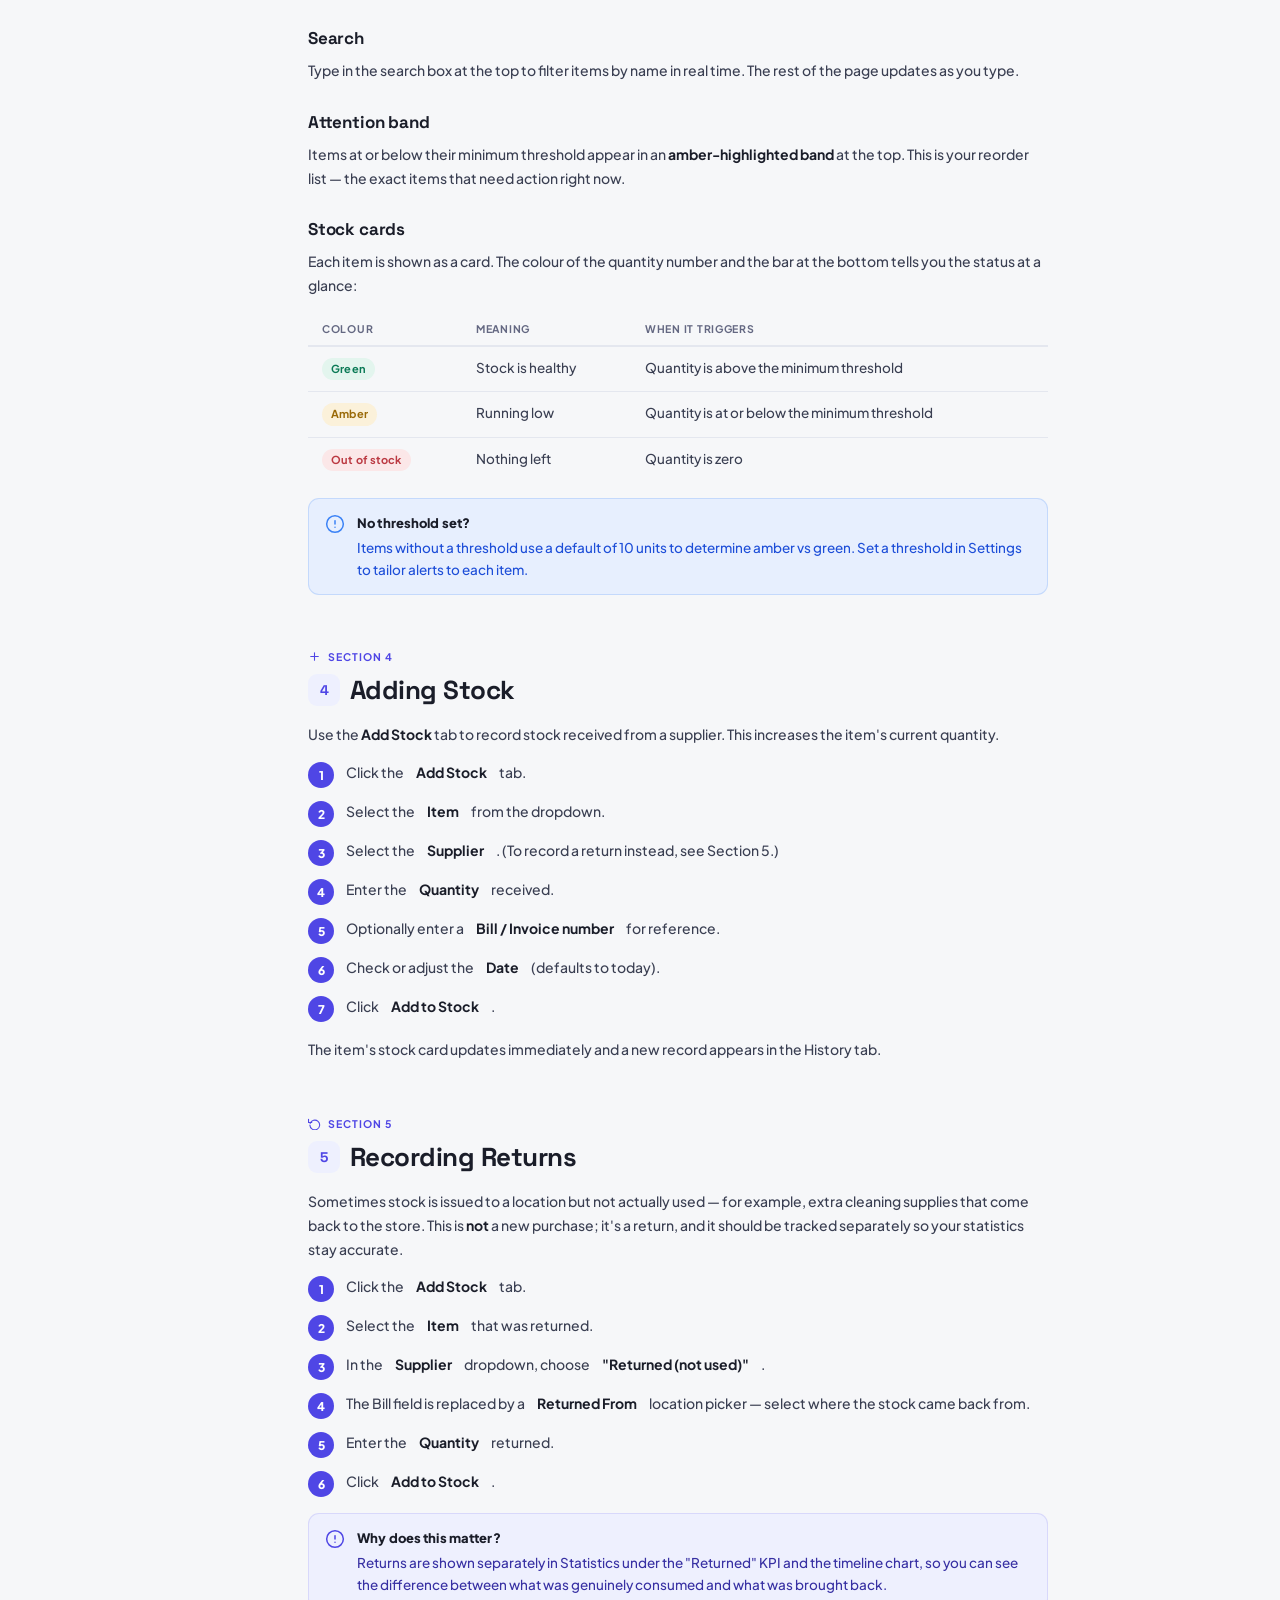
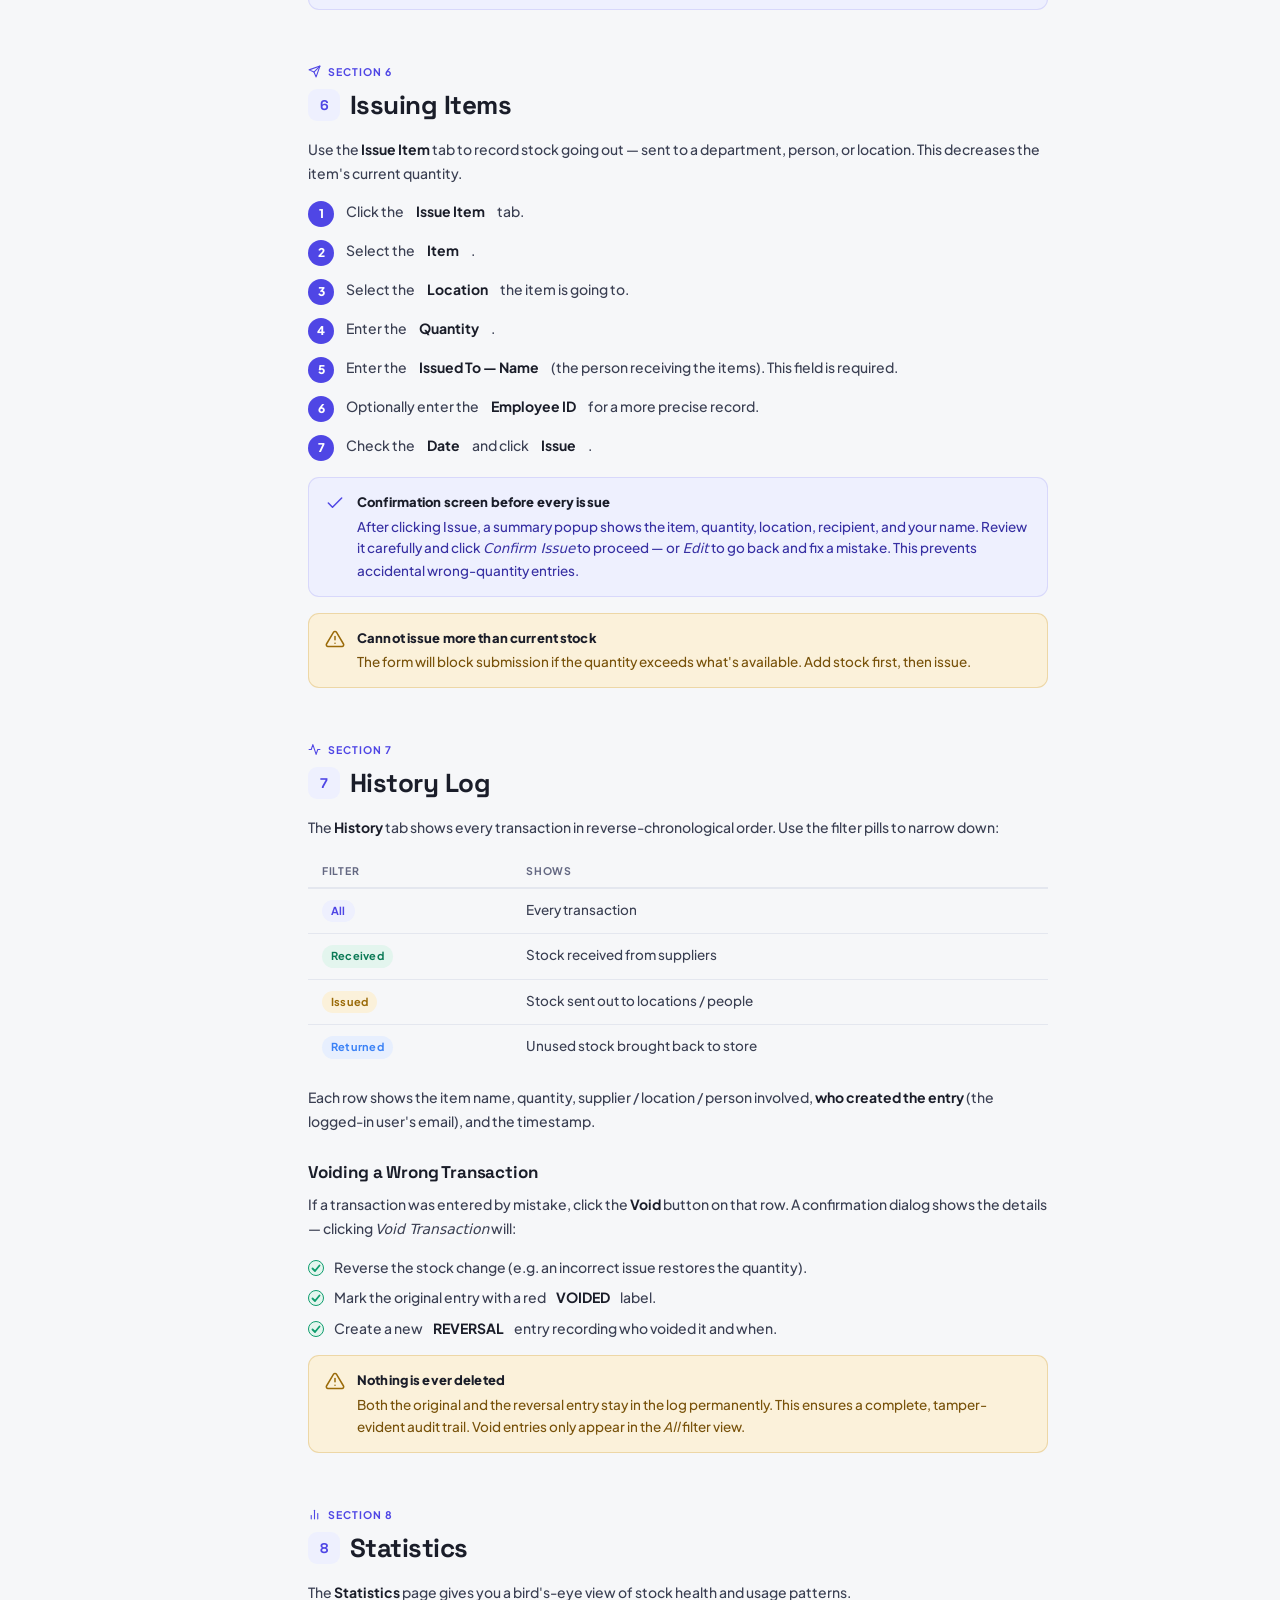
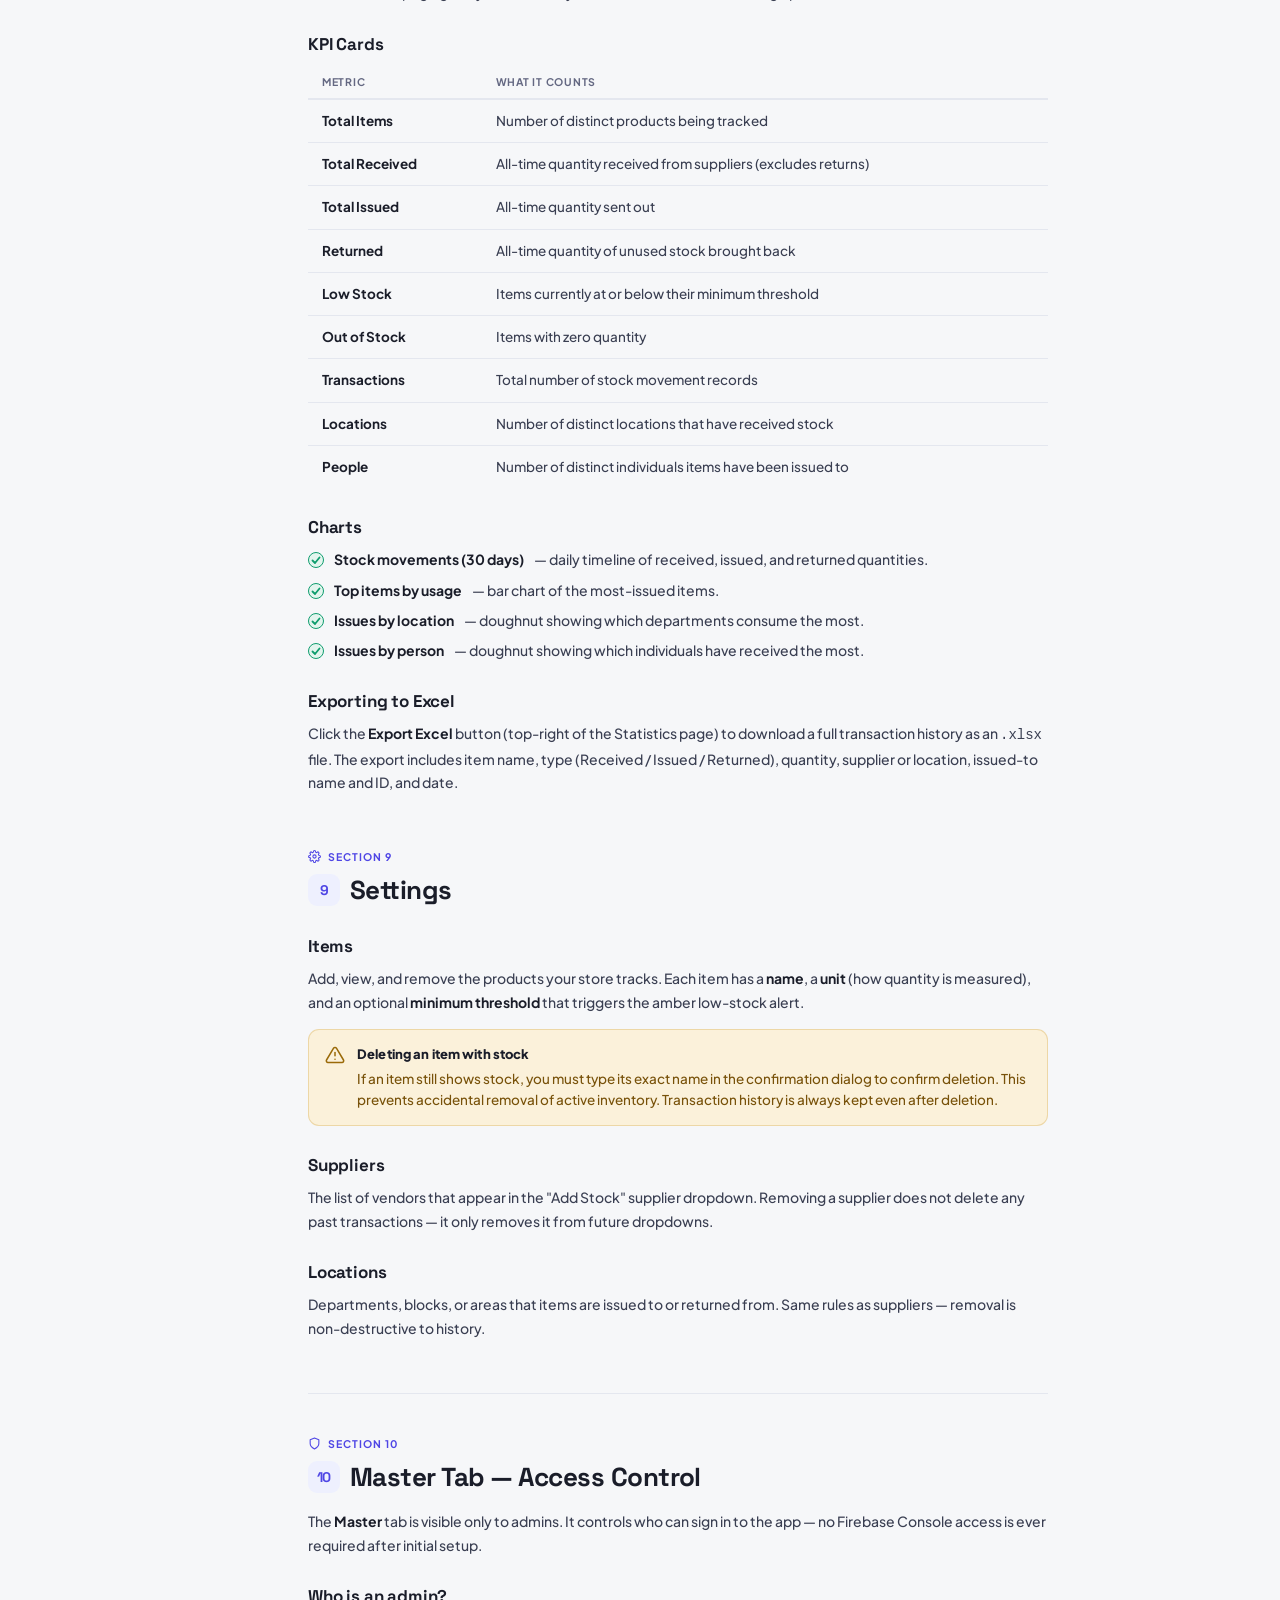
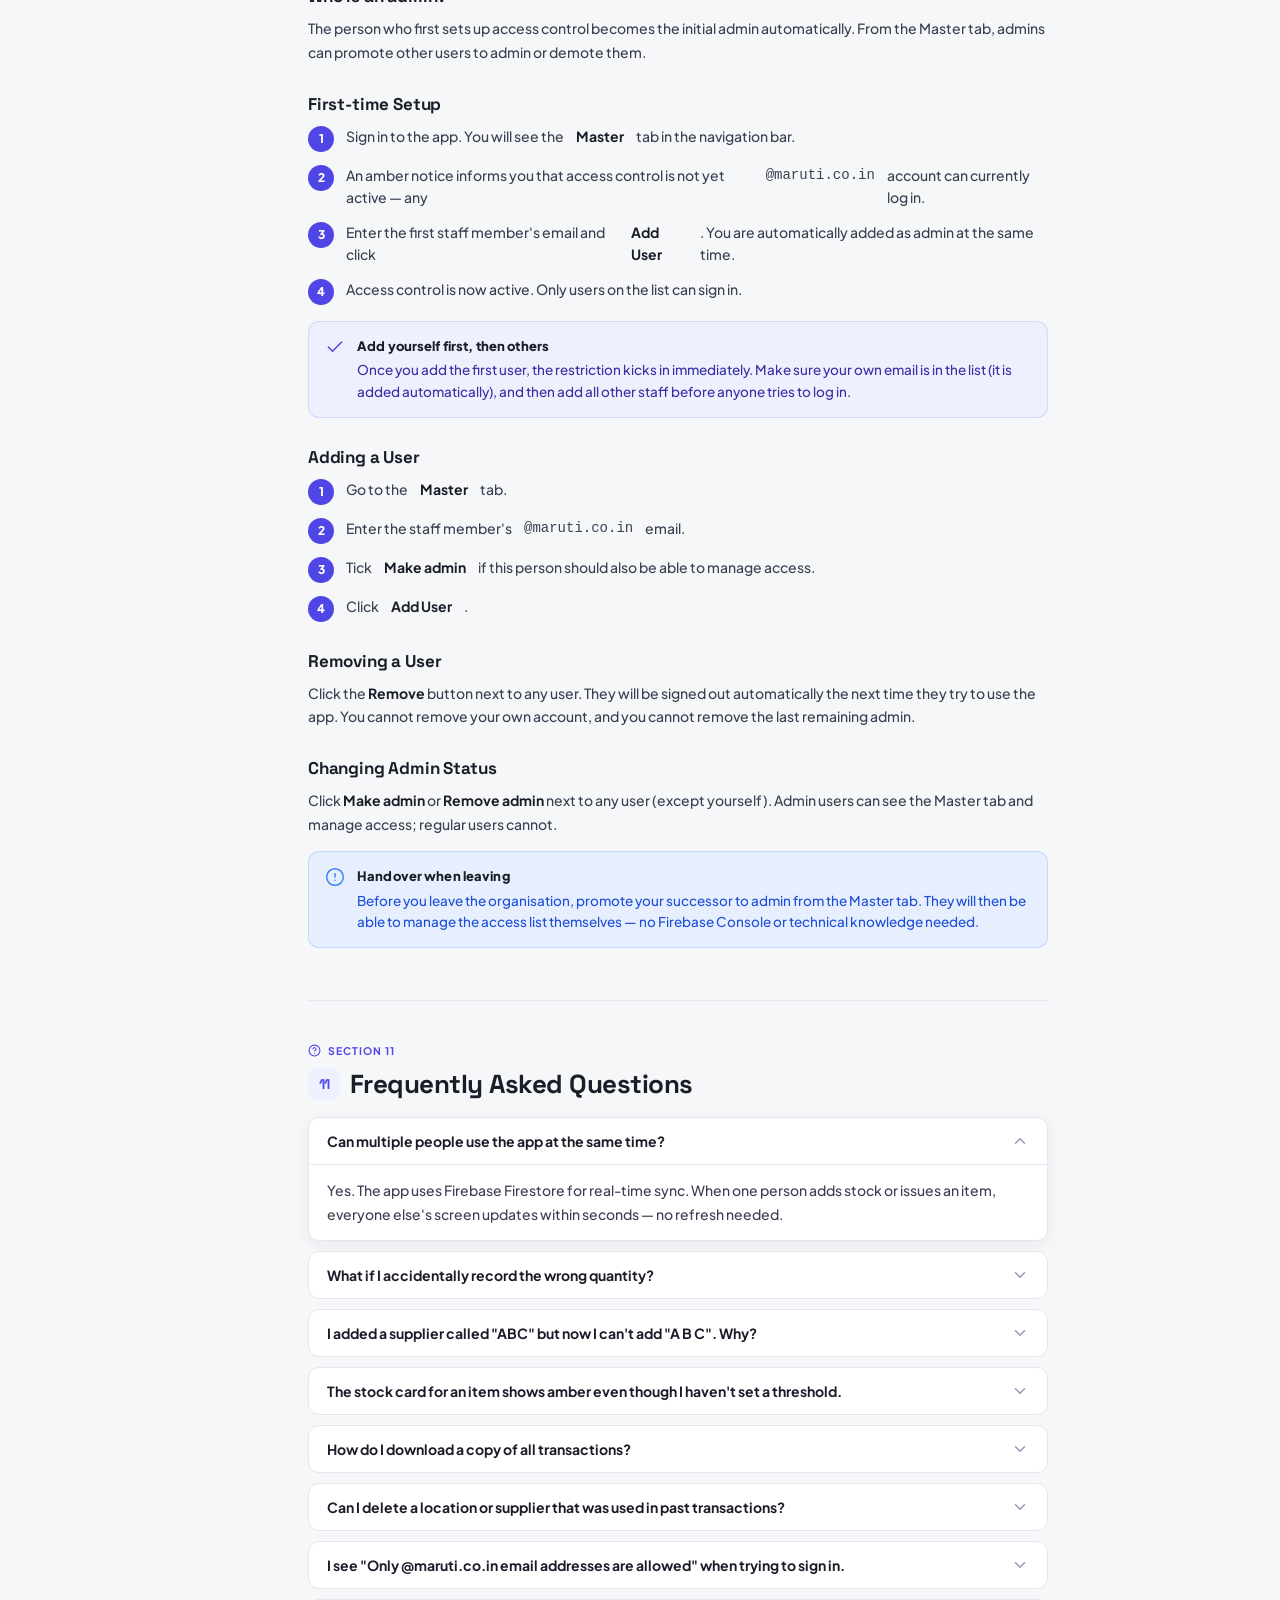
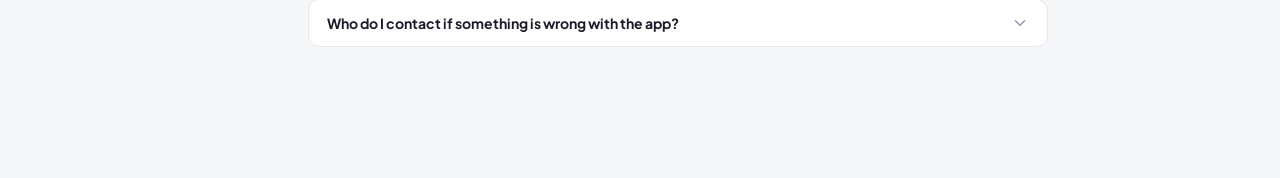
==== commit 8e896b50: "Add Master tab with access control, fix void transaction error Access Control (Master tab — admin on" ====
--- a/handbook/index.html
+++ b/handbook/index.html
@@ -295,6 +295,9 @@
       <a class="toc-link" href="#settings">
         <svg viewBox="0 0 24 24"><circle cx="12" cy="12" r="3"/><path d="M19.4 15a1.65 1.65 0 0 0 .33 1.82l.06.06a2 2 0 0 1-2.83 2.83l-.06-.06a1.65 1.65 0 0 0-1.82-.33 1.65 1.65 0 0 0-1 1.51V21a2 2 0 0 1-4 0v-.09A1.65 1.65 0 0 0 9 19.4a1.65 1.65 0 0 0-1.82.33l-.06.06a2 2 0 0 1-2.83-2.83l.06-.06A1.65 1.65 0 0 0 4.68 15a1.65 1.65 0 0 0-1.51-1H3a2 2 0 0 1 0-4h.09A1.65 1.65 0 0 0 4.6 9a1.65 1.65 0 0 0-.33-1.82l-.06-.06a2 2 0 0 1 2.83-2.83l.06.06A1.65 1.65 0 0 0 9 4.68a1.65 1.65 0 0 0 1-1.51V3a2 2 0 0 1 4 0v.09a1.65 1.65 0 0 0 1 1.51 1.65 1.65 0 0 0 1.82-.33l.06-.06a2 2 0 0 1 2.83 2.83l-.06.06A1.65 1.65 0 0 0 19.4 9a1.65 1.65 0 0 0 1.51 1H21a2 2 0 0 1 0 4h-.09a1.65 1.65 0 0 0-1.51 1z"/></svg>Settings
       </a>
+      <a class="toc-link" href="#master">
+        <svg viewBox="0 0 24 24"><path d="M12 22s8-4 8-10V5l-8-3-8 3v7c0 6 8 10 8 10z"/></svg>Master (Access Control)
+      </a>
       <a class="toc-link" href="#faq">
         <svg viewBox="0 0 24 24"><circle cx="12" cy="12" r="10"/><path d="M9.09 9a3 3 0 0 1 5.83 1c0 2-3 3-3 3"/><line x1="12" y1="17" x2="12.01" y2="17"/></svg>FAQ
       </a>
@@ -459,6 +462,10 @@
         <li data-n="6">Optionally enter the <strong>Employee ID</strong> for a more precise record.</li>
         <li data-n="7">Check the <strong>Date</strong> and click <strong>Issue</strong>.</li>
       </ol>
+      <div class="callout tip">
+        <div class="callout-ico"><svg viewBox="0 0 24 24"><polyline points="20 6 9 17 4 12"/></svg></div>
+        <div class="callout-body"><strong>Confirmation screen before every issue</strong>After clicking Issue, a summary popup shows the item, quantity, location, recipient, and your name. Review it carefully and click <em>Confirm Issue</em> to proceed — or <em>Edit</em> to go back and fix a mistake. This prevents accidental wrong-quantity entries.</div>
+      </div>
       <div class="callout warn">
         <div class="callout-ico"><svg viewBox="0 0 24 24"><path d="M10.29 3.86L1.82 18a2 2 0 0 0 1.71 3h16.94a2 2 0 0 0 1.71-3L13.71 3.86a2 2 0 0 0-3.42 0z"/><line x1="12" y1="9" x2="12" y2="13"/><line x1="12" y1="17" x2="12.01" y2="17"/></svg></div>
         <div class="callout-body"><strong>Cannot issue more than current stock</strong>The form will block submission if the quantity exceeds what's available. Add stock first, then issue.</div>
@@ -484,7 +491,19 @@
           </tbody>
         </table>
       </div>
-      <p>Each row shows the date, item name, quantity, and the supplier / location / person involved. Issue records also show the recipient name and employee ID.</p>
+      <p>Each row shows the item name, quantity, supplier / location / person involved, <strong>who created the entry</strong> (the logged-in user's email), and the timestamp.</p>
+
+      <h3>Voiding a Wrong Transaction</h3>
+      <p>If a transaction was entered by mistake, click the <strong>Void</strong> button on that row. A confirmation dialog shows the details — clicking <em>Void Transaction</em> will:</p>
+      <ul class="checks">
+        <li>Reverse the stock change (e.g. an incorrect issue restores the quantity).</li>
+        <li>Mark the original entry with a red <strong>VOIDED</strong> label.</li>
+        <li>Create a new <strong>REVERSAL</strong> entry recording who voided it and when.</li>
+      </ul>
+      <div class="callout warn">
+        <div class="callout-ico"><svg viewBox="0 0 24 24"><path d="M10.29 3.86L1.82 18a2 2 0 0 0 1.71 3h16.94a2 2 0 0 0 1.71-3L13.71 3.86a2 2 0 0 0-3.42 0z"/><line x1="12" y1="9" x2="12" y2="13"/><line x1="12" y1="17" x2="12.01" y2="17"/></svg></div>
+        <div class="callout-body"><strong>Nothing is ever deleted</strong>Both the original and the reversal entry stay in the log permanently. This ensures a complete, tamper-evident audit trail. Void entries only appear in the <em>All</em> filter view.</div>
+      </div>
     </section>
 
     <!-- 8. Statistics -->
@@ -550,13 +569,59 @@
 
     <div class="divider"></div>
 
-    <!-- 10. FAQ -->
+    <!-- 10. Master Tab -->
+    <section id="master">
+      <div class="sec-label">
+        <svg viewBox="0 0 24 24"><path d="M12 22s8-4 8-10V5l-8-3-8 3v7c0 6 8 10 8 10z"/></svg>
+        Section 10
+      </div>
+      <h2><span class="num">10</span>Master Tab — Access Control</h2>
+      <p>The <strong>Master</strong> tab is visible only to admins. It controls who can sign in to the app — no Firebase Console access is ever required after initial setup.</p>
+
+      <h3>Who is an admin?</h3>
+      <p>The person who first sets up access control becomes the initial admin automatically. From the Master tab, admins can promote other users to admin or demote them.</p>
+
+      <h3>First-time Setup</h3>
+      <ol class="steps">
+        <li data-n="1">Sign in to the app. You will see the <strong>Master</strong> tab in the navigation bar.</li>
+        <li data-n="2">An amber notice informs you that access control is not yet active — any <code>@maruti.co.in</code> account can currently log in.</li>
+        <li data-n="3">Enter the first staff member's email and click <strong>Add User</strong>. You are automatically added as admin at the same time.</li>
+        <li data-n="4">Access control is now active. Only users on the list can sign in.</li>
+      </ol>
+      <div class="callout tip">
+        <div class="callout-ico"><svg viewBox="0 0 24 24"><polyline points="20 6 9 17 4 12"/></svg></div>
+        <div class="callout-body"><strong>Add yourself first, then others</strong>Once you add the first user, the restriction kicks in immediately. Make sure your own email is in the list (it is added automatically), and then add all other staff before anyone tries to log in.</div>
+      </div>
+
+      <h3>Adding a User</h3>
+      <ol class="steps">
+        <li data-n="1">Go to the <strong>Master</strong> tab.</li>
+        <li data-n="2">Enter the staff member's <code>@maruti.co.in</code> email.</li>
+        <li data-n="3">Tick <strong>Make admin</strong> if this person should also be able to manage access.</li>
+        <li data-n="4">Click <strong>Add User</strong>.</li>
+      </ol>
+
+      <h3>Removing a User</h3>
+      <p>Click the <strong>Remove</strong> button next to any user. They will be signed out automatically the next time they try to use the app. You cannot remove your own account, and you cannot remove the last remaining admin.</p>
+
+      <h3>Changing Admin Status</h3>
+      <p>Click <strong>Make admin</strong> or <strong>Remove admin</strong> next to any user (except yourself). Admin users can see the Master tab and manage access; regular users cannot.</p>
+
+      <div class="callout info">
+        <div class="callout-ico"><svg viewBox="0 0 24 24"><circle cx="12" cy="12" r="10"/><line x1="12" y1="8" x2="12" y2="12"/><line x1="12" y1="16" x2="12.01" y2="16"/></svg></div>
+        <div class="callout-body"><strong>Handover when leaving</strong>Before you leave the organisation, promote your successor to admin from the Master tab. They will then be able to manage the access list themselves — no Firebase Console or technical knowledge needed.</div>
+      </div>
+    </section>
+
+    <div class="divider"></div>
+
+    <!-- 11. FAQ -->
     <section id="faq">
       <div class="sec-label">
         <svg viewBox="0 0 24 24"><circle cx="12" cy="12" r="10"/><path d="M9.09 9a3 3 0 0 1 5.83 1c0 2-3 3-3 3"/><line x1="12" y1="17" x2="12.01" y2="17"/></svg>
-        Section 10
-      </div>
-      <h2><span class="num">10</span>Frequently Asked Questions</h2>
+        Section 11
+      </div>
+      <h2><span class="num">11</span>Frequently Asked Questions</h2>
 
       <details open>
         <summary>Can multiple people use the app at the same time?</summary>
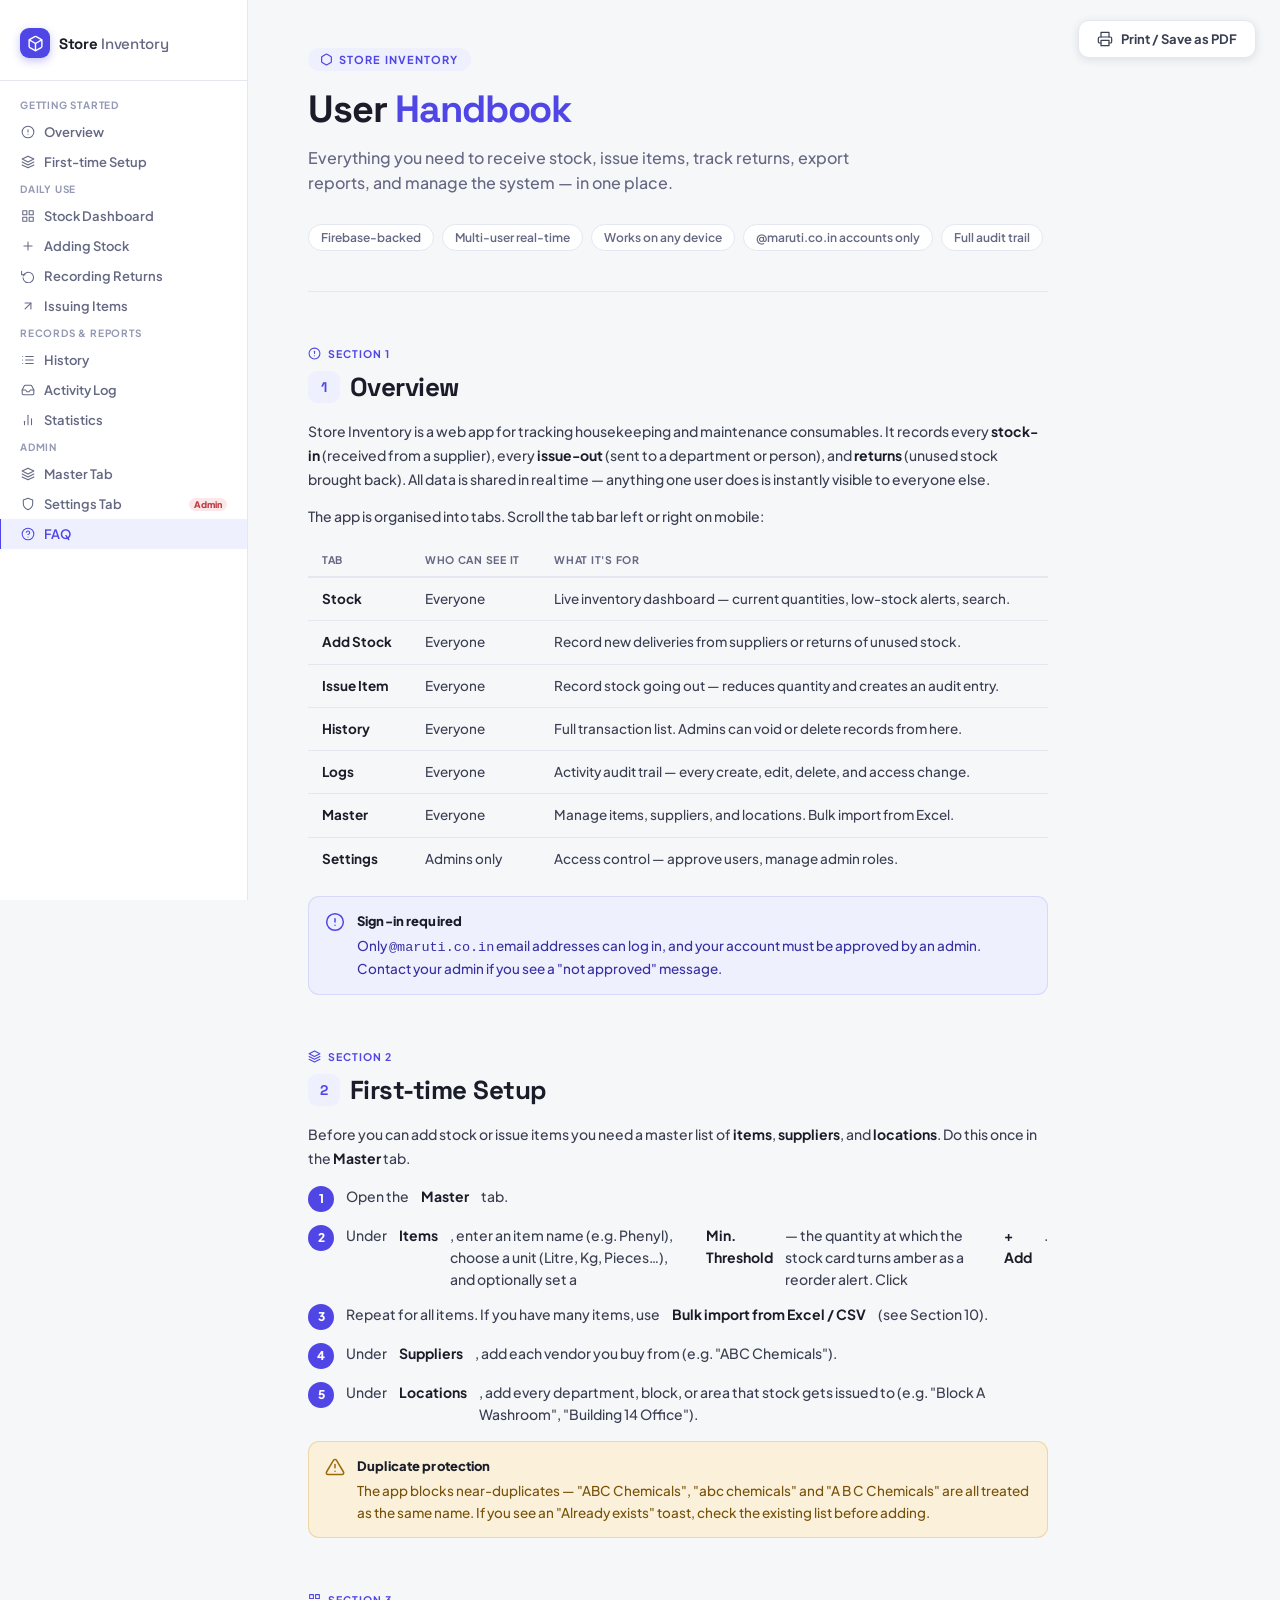
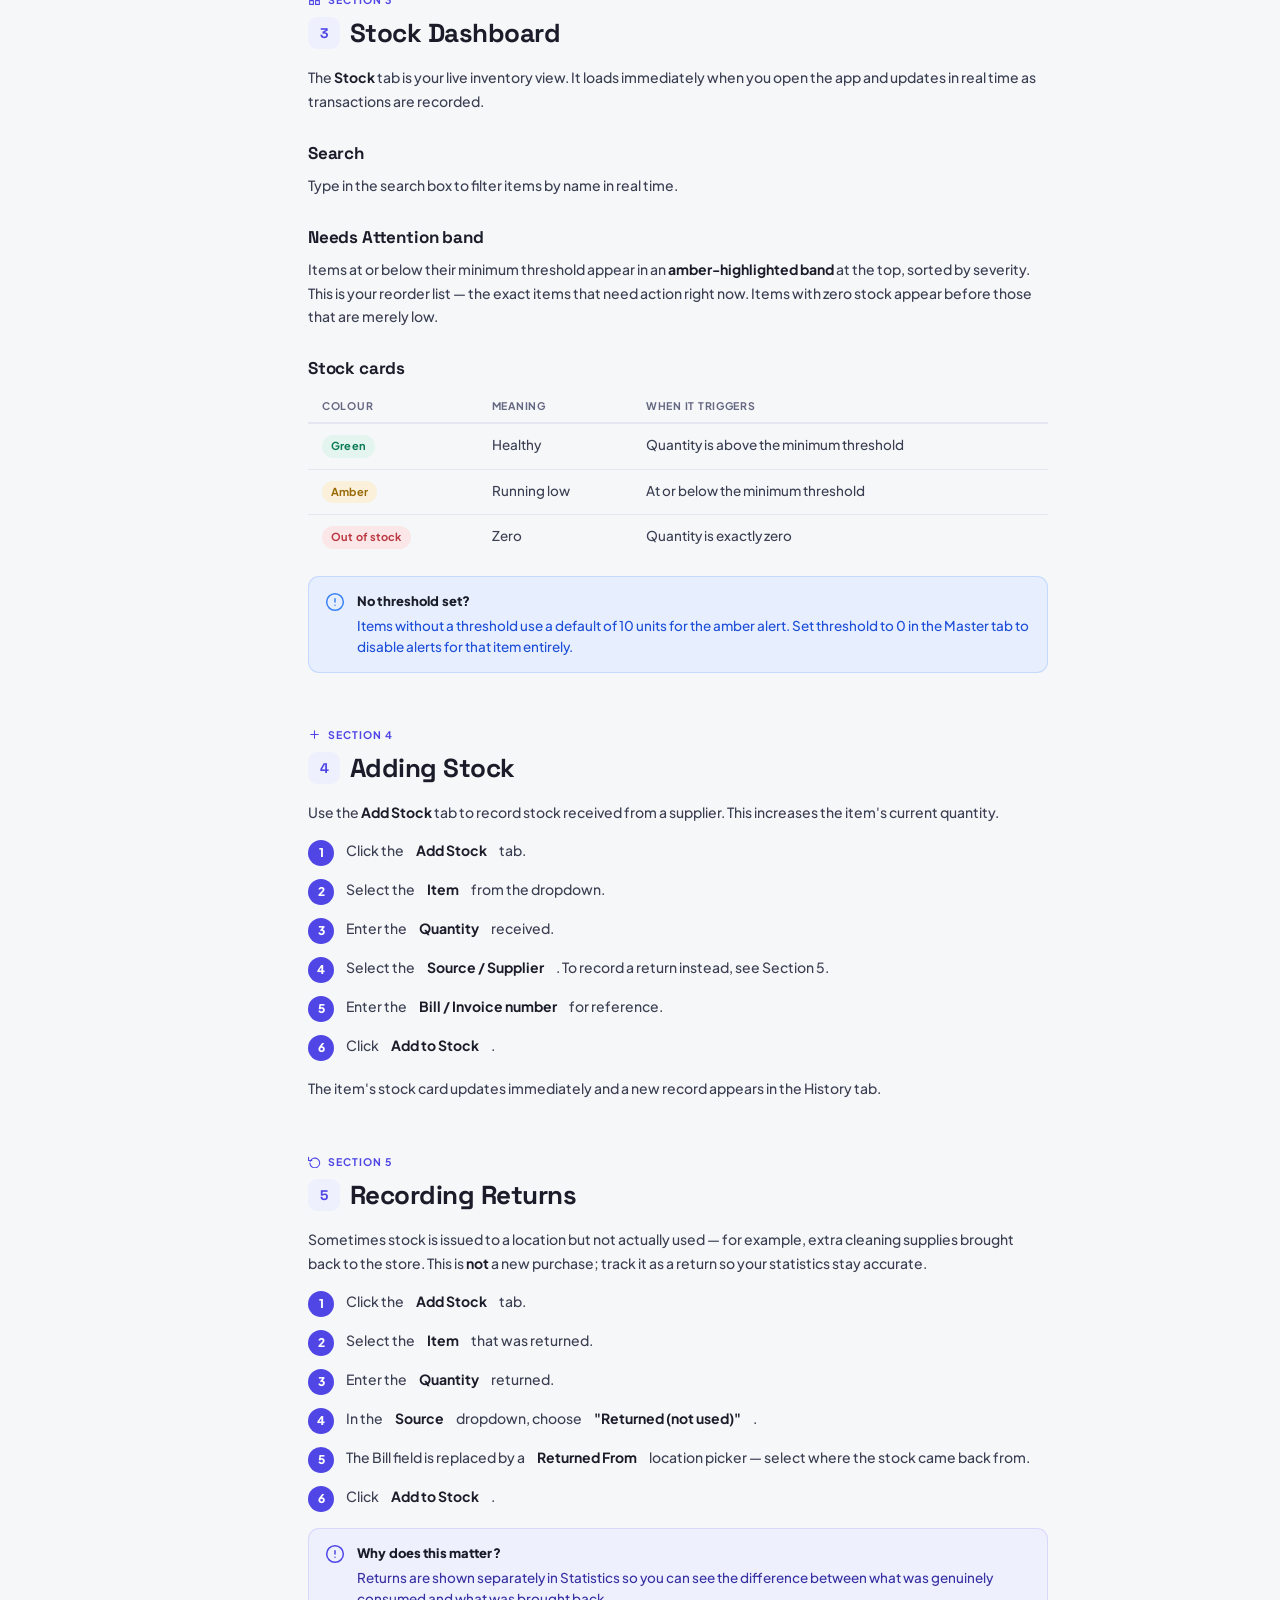
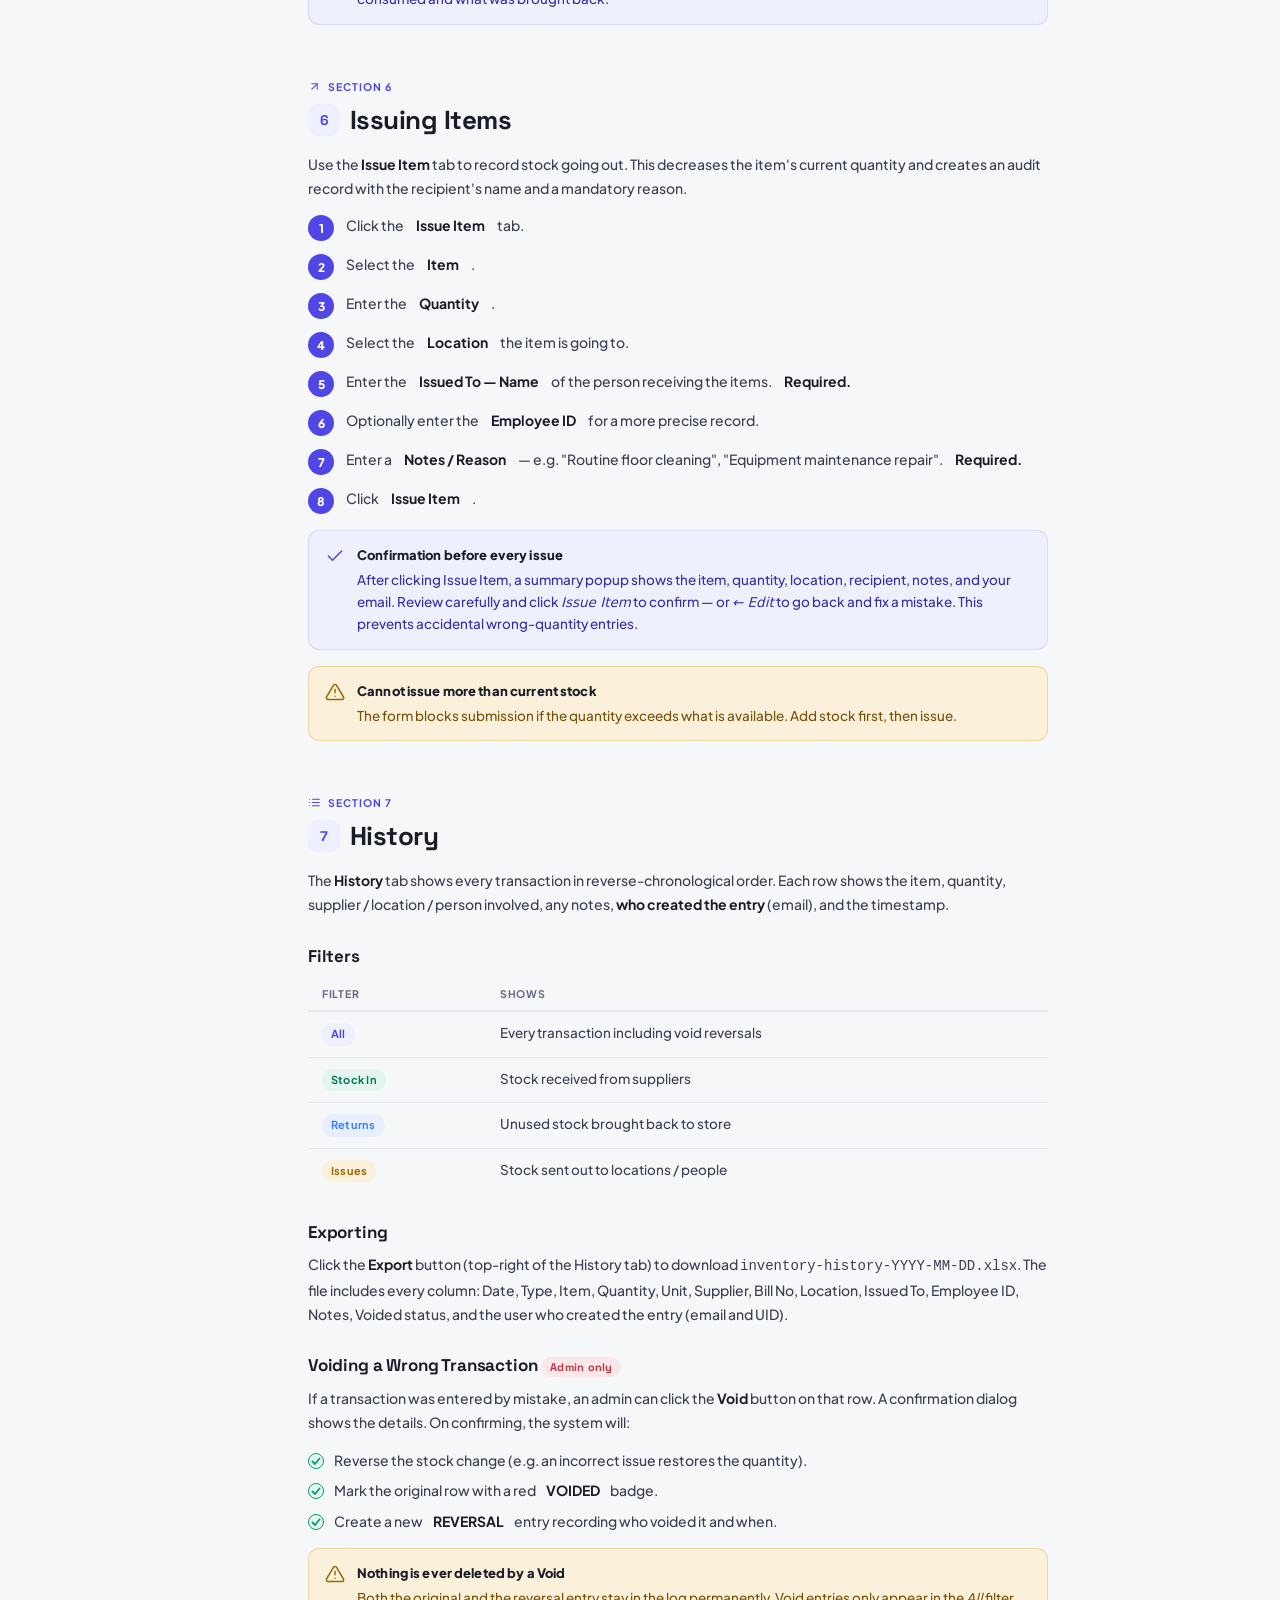
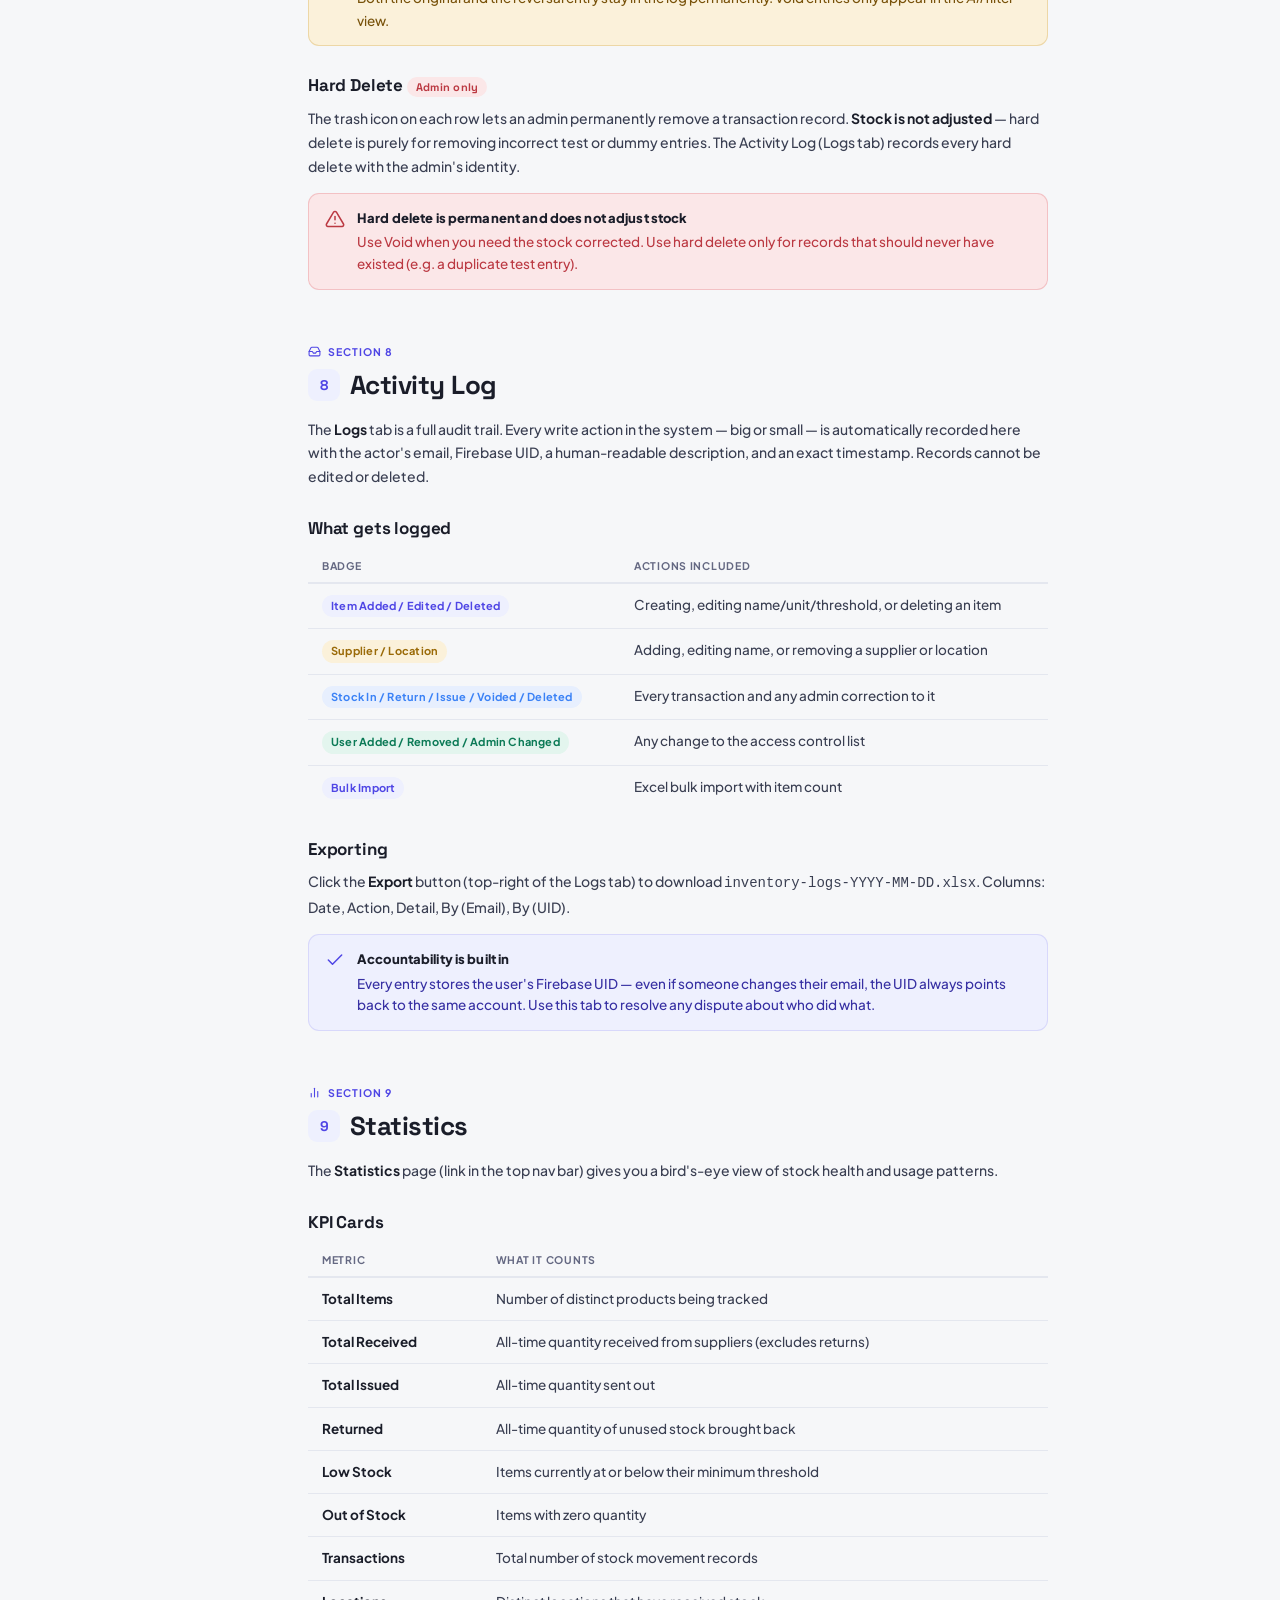
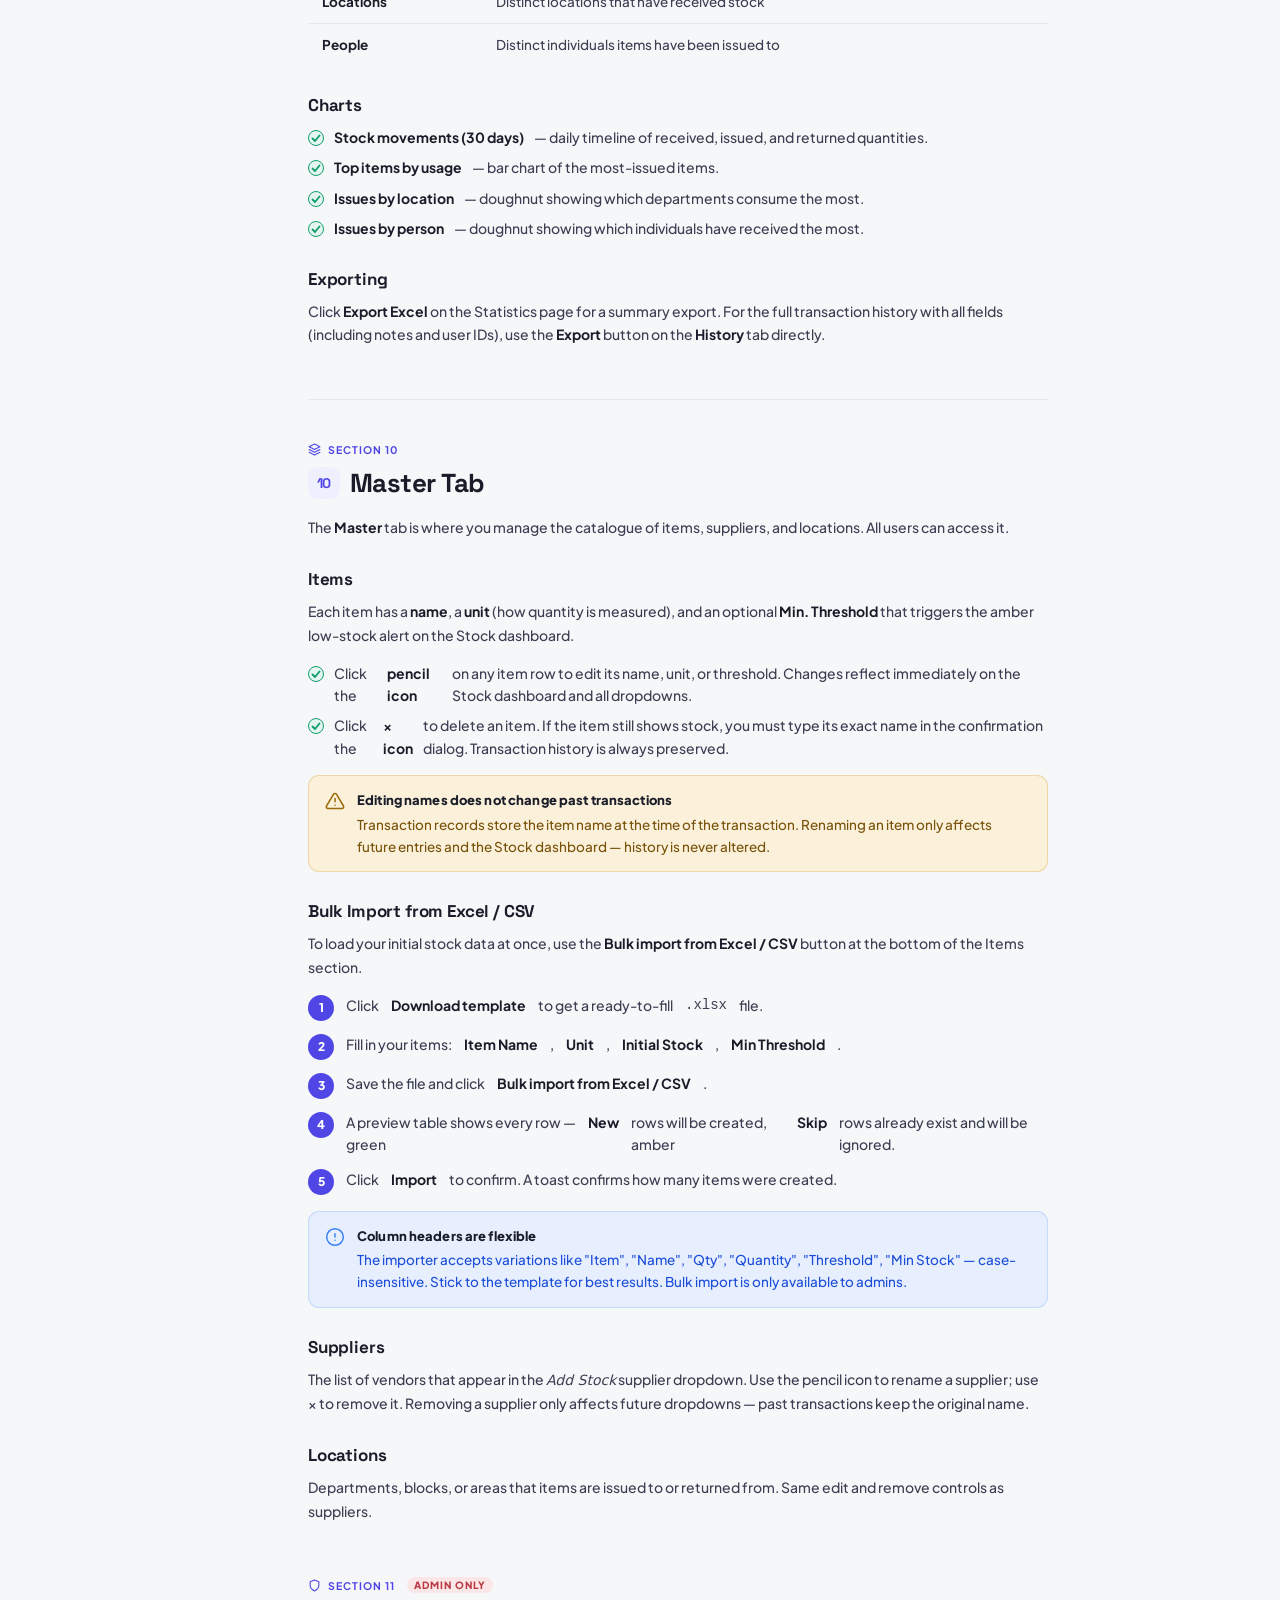
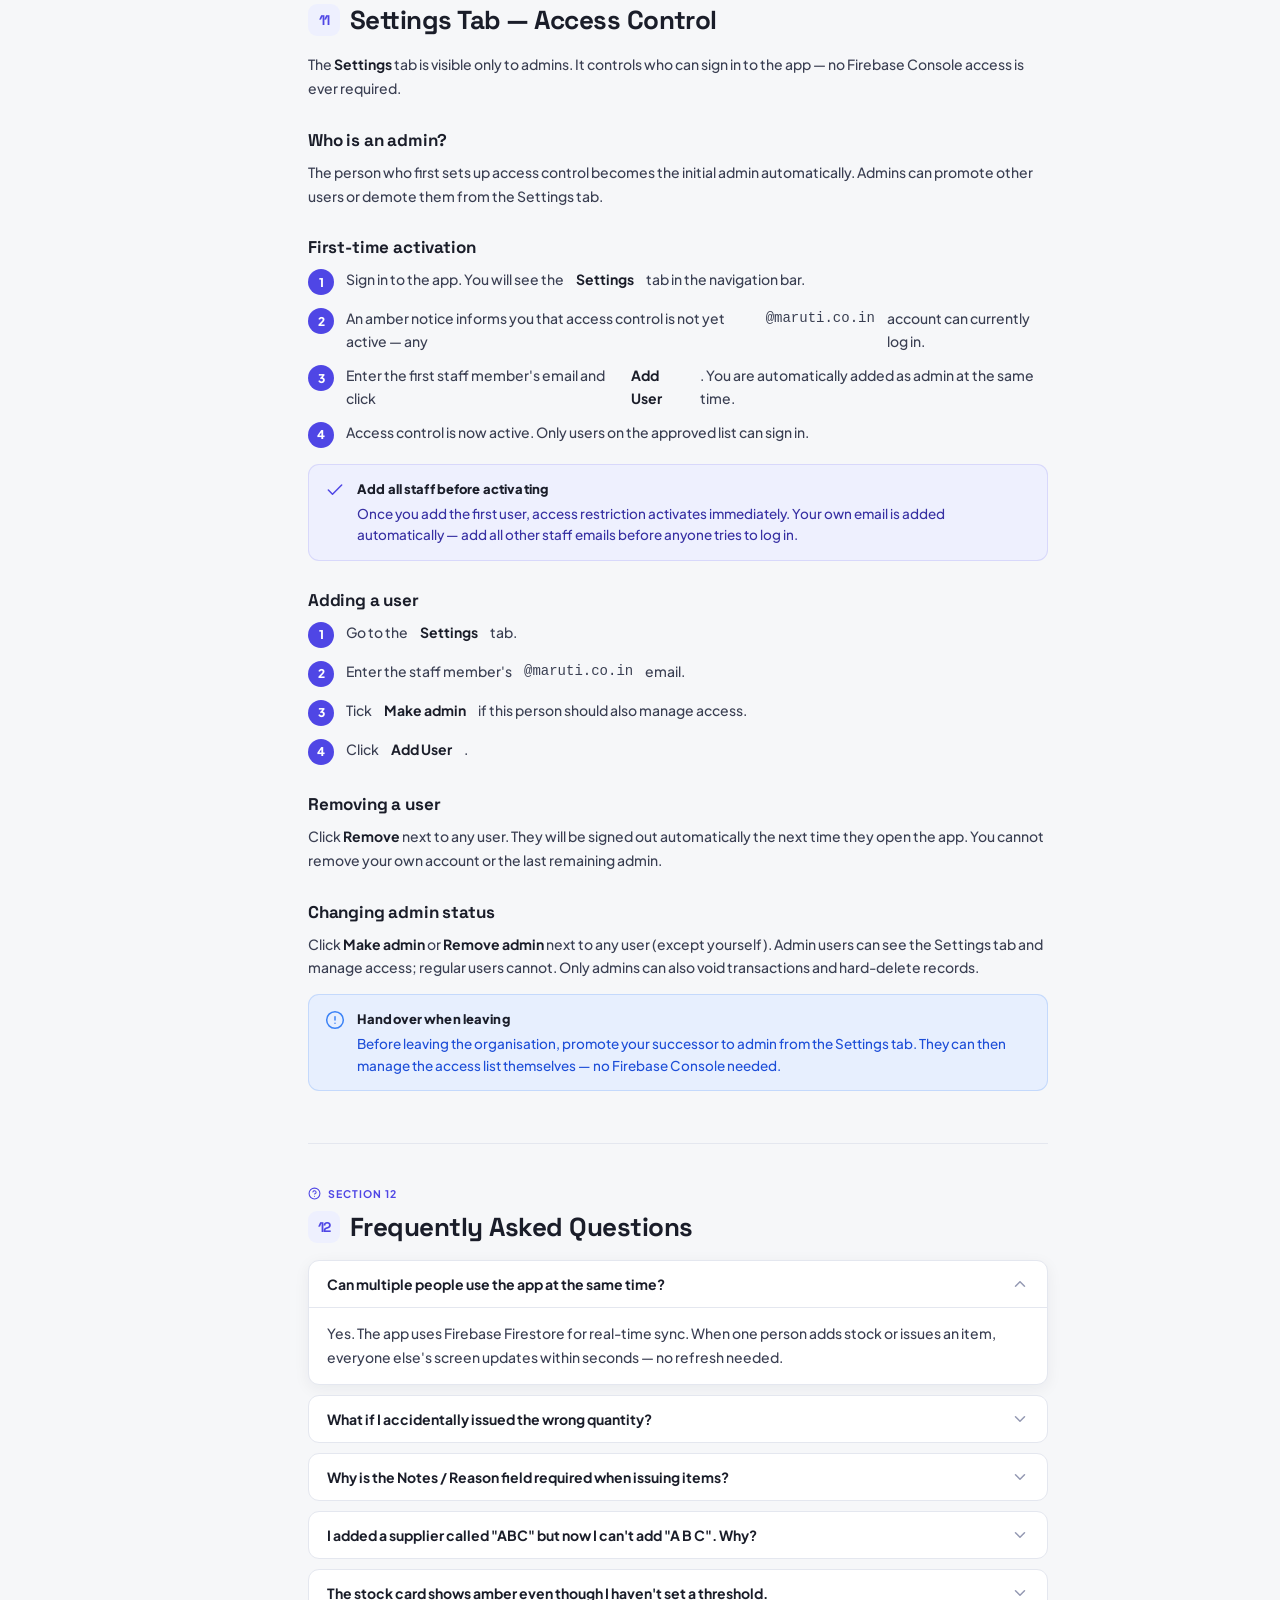
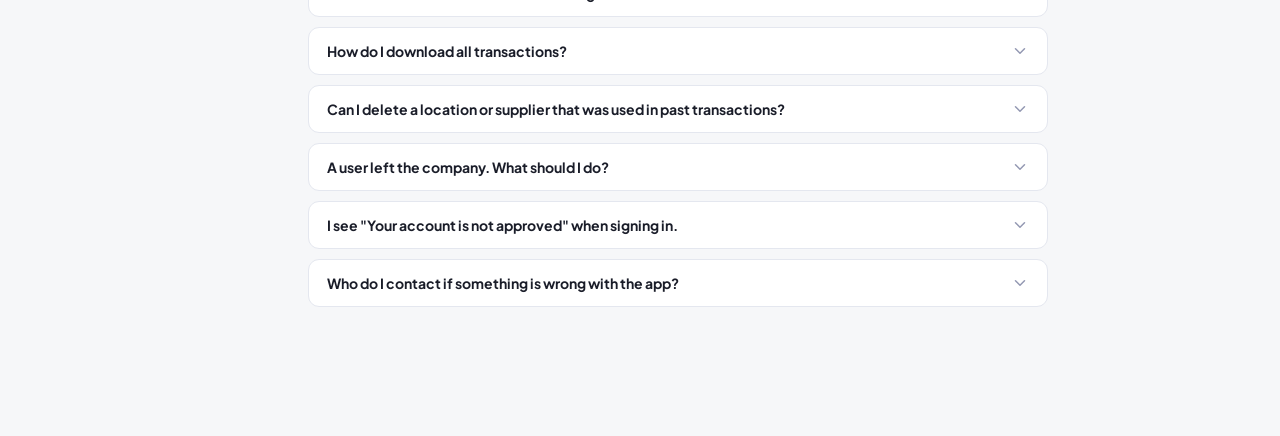
==== commit 77ae4dc3: "Rewrite handbook: all 12 sections updated for current feature set Covers all tabs (Stock, Add, Issue" ====
--- a/handbook/index.html
+++ b/handbook/index.html
@@ -7,7 +7,6 @@
 <link rel="preconnect" href="https://fonts.googleapis.com">
 <link href="https://fonts.googleapis.com/css2?family=Plus+Jakarta+Sans:wght@400;500;600;700;800&family=Space+Grotesk:wght@500;600;700&display=swap" rel="stylesheet">
 <style>
-/* ── Variables ── */
 :root{
   --ink:#1a1d29; --ink2:#3a3f52; --ink3:#646882; --ink4:#9499b3;
   --bg:#f6f7f9; --surface:#fff; --border:#e4e7ef;
@@ -19,133 +18,53 @@
   --sidebar-w:248px;
   --r6:6px; --r8:9px; --r10:11px; --r12:13px;
 }
-
 *,*::before,*::after{box-sizing:border-box;margin:0;padding:0;}
 html{scroll-behavior:smooth;font-size:15px;}
-body{
-  font-family:'Plus Jakarta Sans',system-ui,sans-serif;
-  background:var(--bg); color:var(--ink);
-  -webkit-font-smoothing:antialiased;
-}
-
-/* ── LAYOUT ── */
+body{font-family:'Plus Jakarta Sans',system-ui,sans-serif;background:var(--bg);color:var(--ink);-webkit-font-smoothing:antialiased;}
 .layout{display:flex;min-height:100vh;}
-.sidebar{
-  width:var(--sidebar-w);flex-shrink:0;
-  background:var(--surface);border-right:1px solid var(--border);
-  position:sticky;top:0;height:100vh;overflow-y:auto;
-  padding:28px 0 40px;
-}
+.sidebar{width:var(--sidebar-w);flex-shrink:0;background:var(--surface);border-right:1px solid var(--border);position:sticky;top:0;height:100vh;overflow-y:auto;padding:28px 0 40px;}
 .main{flex:1;min-width:0;padding:48px 60px 80px;max-width:860px;}
-
-/* ── SIDEBAR ── */
-.sidebar-logo{
-  display:flex;align-items:center;gap:9px;padding:0 20px 22px;
-  border-bottom:1px solid var(--border);margin-bottom:18px;text-decoration:none;
-}
-.sidebar-logo-mark{
-  width:30px;height:30px;border-radius:9px;
-  background:var(--primary);color:#fff;display:grid;place-items:center;flex-shrink:0;
-  box-shadow:0 3px 8px rgba(79,70,229,.32);
-}
+.sidebar-logo{display:flex;align-items:center;gap:9px;padding:0 20px 22px;border-bottom:1px solid var(--border);margin-bottom:18px;text-decoration:none;}
+.sidebar-logo-mark{width:30px;height:30px;border-radius:9px;background:var(--primary);color:#fff;display:grid;place-items:center;flex-shrink:0;box-shadow:0 3px 8px rgba(79,70,229,.32);}
 .sidebar-logo-mark svg{width:17px;height:17px;fill:none;stroke:#fff;stroke-width:2;stroke-linecap:round;stroke-linejoin:round;}
 .sidebar-logo-name{font-family:'Space Grotesk',sans-serif;font-size:15px;font-weight:700;color:var(--ink);letter-spacing:-.02em;}
 .sidebar-logo-name span{color:var(--ink3);font-weight:500;}
-
 .toc-group{margin-bottom:6px;}
 .toc-heading{font-size:10px;font-weight:700;text-transform:uppercase;letter-spacing:.08em;color:var(--ink4);padding:0 20px 6px;}
-.toc-link{
-  display:flex;align-items:center;gap:9px;padding:7px 20px;
-  font-size:13px;font-weight:600;color:var(--ink3);text-decoration:none;
-  transition:color .15s,background .15s;border-left:2px solid transparent;margin-left:-1px;
-}
+.toc-link{display:flex;align-items:center;gap:9px;padding:7px 20px;font-size:13px;font-weight:600;color:var(--ink3);text-decoration:none;transition:color .15s,background .15s;border-left:2px solid transparent;margin-left:-1px;}
 .toc-link:hover{color:var(--ink);background:var(--bg);}
 .toc-link.active{color:var(--primary);background:var(--primaryS);border-left-color:var(--primary);}
 .toc-link svg{width:14px;height:14px;fill:none;stroke:currentColor;stroke-width:1.8;stroke-linecap:round;stroke-linejoin:round;flex-shrink:0;}
-
-/* ── PRINT BUTTON ── */
-.print-btn{
-  position:fixed;top:20px;right:24px;
-  display:inline-flex;align-items:center;gap:8px;
-  font-family:inherit;font-size:13px;font-weight:700;
-  padding:10px 18px;border-radius:var(--r10);border:1.5px solid var(--border);
-  background:var(--surface);color:var(--ink2);cursor:pointer;
-  box-shadow:0 2px 10px rgba(20,24,48,.1);transition:all .17s ease;z-index:100;
-}
+.toc-link .admin-pip{font-size:9px;font-weight:800;background:var(--redS);color:var(--redD);padding:1px 5px;border-radius:100px;margin-left:auto;flex-shrink:0;}
+.print-btn{position:fixed;top:20px;right:24px;display:inline-flex;align-items:center;gap:8px;font-family:inherit;font-size:13px;font-weight:700;padding:10px 18px;border-radius:var(--r10);border:1.5px solid var(--border);background:var(--surface);color:var(--ink2);cursor:pointer;box-shadow:0 2px 10px rgba(20,24,48,.1);transition:all .17s ease;z-index:100;}
 .print-btn:hover{background:var(--primary);color:#fff;border-color:var(--primary);box-shadow:0 4px 14px rgba(79,70,229,.3);}
 .print-btn svg{width:16px;height:16px;fill:none;stroke:currentColor;stroke-width:1.8;stroke-linecap:round;stroke-linejoin:round;}
-
-/* ── CONTENT TYPOGRAPHY ── */
 .cover{margin-bottom:52px;padding-bottom:40px;border-bottom:1px solid var(--border);}
-.cover-tag{
-  display:inline-flex;align-items:center;gap:6px;
-  font-size:11px;font-weight:700;text-transform:uppercase;letter-spacing:.1em;
-  color:var(--primary);background:var(--primaryS);
-  padding:5px 12px;border-radius:100px;margin-bottom:18px;
-}
-.cover-title{
-  font-family:'Space Grotesk',sans-serif;font-size:38px;font-weight:700;
-  color:var(--ink);letter-spacing:-.03em;line-height:1.1;margin-bottom:14px;
-}
+.cover-tag{display:inline-flex;align-items:center;gap:6px;font-size:11px;font-weight:700;text-transform:uppercase;letter-spacing:.1em;color:var(--primary);background:var(--primaryS);padding:5px 12px;border-radius:100px;margin-bottom:18px;}
+.cover-title{font-family:'Space Grotesk',sans-serif;font-size:38px;font-weight:700;color:var(--ink);letter-spacing:-.03em;line-height:1.1;margin-bottom:14px;}
 .cover-title span{color:var(--primary);}
 .cover-sub{font-size:16px;color:var(--ink3);line-height:1.6;font-weight:500;max-width:560px;margin-bottom:28px;}
 .cover-chips{display:flex;flex-wrap:wrap;gap:8px;}
-.chip{font-size:12px;font-weight:600;color:var(--ink3);background:var(--surface);
-  border:1px solid var(--border);padding:5px 12px;border-radius:100px;}
-
+.chip{font-size:12px;font-weight:600;color:var(--ink3);background:var(--surface);border:1px solid var(--border);padding:5px 12px;border-radius:100px;}
 section{margin-bottom:52px;scroll-margin-top:24px;}
-.sec-label{
-  display:inline-flex;align-items:center;gap:7px;
-  font-size:10.5px;font-weight:700;text-transform:uppercase;letter-spacing:.1em;
-  color:var(--primary);margin-bottom:10px;
-}
+.sec-label{display:inline-flex;align-items:center;gap:7px;font-size:10.5px;font-weight:700;text-transform:uppercase;letter-spacing:.1em;color:var(--primary);margin-bottom:10px;}
 .sec-label svg{width:13px;height:13px;fill:none;stroke:currentColor;stroke-width:2;stroke-linecap:round;stroke-linejoin:round;}
-h2{
-  font-family:'Space Grotesk',sans-serif;font-size:26px;font-weight:700;
-  color:var(--ink);letter-spacing:-.02em;margin-bottom:16px;
-  display:flex;align-items:center;gap:10px;
-}
-h2 .num{
-  width:32px;height:32px;border-radius:var(--r8);background:var(--primaryS);
-  color:var(--primary);font-size:14px;font-weight:800;display:grid;place-items:center;flex-shrink:0;
-}
-h3{font-family:'Space Grotesk',sans-serif;font-size:17px;font-weight:700;color:var(--ink);
-  margin:28px 0 10px;letter-spacing:-.01em;}
+.sec-label .admin-tag{font-size:10px;font-weight:800;background:var(--redS);color:var(--redD);padding:2px 7px;border-radius:100px;margin-left:4px;}
+h2{font-family:'Space Grotesk',sans-serif;font-size:26px;font-weight:700;color:var(--ink);letter-spacing:-.02em;margin-bottom:16px;display:flex;align-items:center;gap:10px;}
+h2 .num{width:32px;height:32px;border-radius:var(--r8);background:var(--primaryS);color:var(--primary);font-size:14px;font-weight:800;display:grid;place-items:center;flex-shrink:0;}
+h3{font-family:'Space Grotesk',sans-serif;font-size:17px;font-weight:700;color:var(--ink);margin:28px 0 10px;letter-spacing:-.01em;}
 p{font-size:14px;color:var(--ink2);line-height:1.7;margin-bottom:14px;font-weight:500;}
 p:last-child{margin-bottom:0;}
 strong{color:var(--ink);font-weight:700;}
 a{color:var(--primary);font-weight:600;text-decoration:none;}
 a:hover{text-decoration:underline;}
-
-/* ── STEP LIST ── */
 ol.steps{list-style:none;display:flex;flex-direction:column;gap:12px;margin-bottom:16px;}
-ol.steps li{
-  display:flex;align-items:flex-start;gap:12px;
-  font-size:14px;color:var(--ink2);line-height:1.6;font-weight:500;
-}
-ol.steps li::before{
-  content:attr(data-n);
-  min-width:26px;height:26px;border-radius:100px;
-  background:var(--primary);color:#fff;
-  font-size:12px;font-weight:800;display:grid;place-items:center;
-  flex-shrink:0;margin-top:1px;
-}
-
+ol.steps li{display:flex;align-items:flex-start;gap:12px;font-size:14px;color:var(--ink2);line-height:1.6;font-weight:500;}
+ol.steps li::before{content:attr(data-n);min-width:26px;height:26px;border-radius:100px;background:var(--primary);color:#fff;font-size:12px;font-weight:800;display:grid;place-items:center;flex-shrink:0;margin-top:1px;}
 ul.checks{list-style:none;display:flex;flex-direction:column;gap:8px;margin-bottom:16px;}
-ul.checks li{
-  display:flex;align-items:flex-start;gap:10px;
-  font-size:14px;color:var(--ink2);line-height:1.6;font-weight:500;
-}
-ul.checks li::before{
-  content:'';width:16px;height:16px;flex-shrink:0;margin-top:4px;
-  background:url("data:image/svg+xml,%3Csvg xmlns='http://www.w3.org/2000/svg' viewBox='0 0 16 16'%3E%3Ccircle cx='8' cy='8' r='7.5' fill='%23e3f5ee' stroke='%230f9d6e' stroke-width='1'/%3E%3Cpolyline points='4.5 8.5 7 11 11.5 5.5' fill='none' stroke='%230f9d6e' stroke-width='1.8' stroke-linecap='round' stroke-linejoin='round'/%3E%3C/svg%3E") center/contain no-repeat;
-}
-
-/* ── CALLOUTS ── */
-.callout{
-  display:flex;gap:12px;padding:14px 16px;border-radius:var(--r10);margin-bottom:16px;
-  border:1px solid transparent;
-}
+ul.checks li{display:flex;align-items:flex-start;gap:10px;font-size:14px;color:var(--ink2);line-height:1.6;font-weight:500;}
+ul.checks li::before{content:'';width:16px;height:16px;flex-shrink:0;margin-top:4px;background:url("data:image/svg+xml,%3Csvg xmlns='http://www.w3.org/2000/svg' viewBox='0 0 16 16'%3E%3Ccircle cx='8' cy='8' r='7.5' fill='%23e3f5ee' stroke='%230f9d6e' stroke-width='1'/%3E%3Cpolyline points='4.5 8.5 7 11 11.5 5.5' fill='none' stroke='%230f9d6e' stroke-width='1.8' stroke-linecap='round' stroke-linejoin='round'/%3E%3C/svg%3E") center/contain no-repeat;}
+.callout{display:flex;gap:12px;padding:14px 16px;border-radius:var(--r10);margin-bottom:16px;border:1px solid transparent;}
 .callout-ico{width:20px;height:20px;flex-shrink:0;margin-top:1px;}
 .callout-ico svg{width:20px;height:20px;fill:none;stroke:currentColor;stroke-width:1.8;stroke-linecap:round;stroke-linejoin:round;}
 .callout-body{font-size:13.5px;line-height:1.6;font-weight:500;}
@@ -156,88 +75,35 @@
 .callout.warn .callout-body{color:#78520a;}
 .callout.info{background:var(--blueS);border-color:rgba(59,130,246,.2);color:var(--blue);}
 .callout.info .callout-body{color:#1d4ed8;}
-
-/* ── TABLE ── */
+.callout.danger{background:var(--redS);border-color:rgba(220,79,87,.25);color:var(--redD);}
+.callout.danger .callout-body{color:var(--redD);}
 .tbl-wrap{overflow-x:auto;margin-bottom:16px;}
 table{width:100%;border-collapse:collapse;font-size:13.5px;}
-thead th{
-  font-size:10.5px;font-weight:700;text-transform:uppercase;letter-spacing:.07em;
-  color:var(--ink3);padding:10px 14px;text-align:left;
-  background:var(--bg);border-bottom:2px solid var(--border);white-space:nowrap;
-}
-tbody td{
-  padding:11px 14px;color:var(--ink2);font-weight:500;line-height:1.5;
-  border-bottom:1px solid var(--border);vertical-align:top;
-}
+thead th{font-size:10.5px;font-weight:700;text-transform:uppercase;letter-spacing:.07em;color:var(--ink3);padding:10px 14px;text-align:left;background:var(--bg);border-bottom:2px solid var(--border);white-space:nowrap;}
+tbody td{padding:11px 14px;color:var(--ink2);font-weight:500;line-height:1.5;border-bottom:1px solid var(--border);vertical-align:top;}
 tbody tr:last-child td{border-bottom:none;}
 tbody tr:hover td{background:var(--bg);}
 td strong{color:var(--ink);}
-td code{background:var(--bg);border:1px solid var(--border);border-radius:5px;
-  padding:2px 6px;font-size:12px;font-family:monospace;color:var(--ink2);}
-
-/* ── BADGE ── */
-.badge{
-  display:inline-block;font-size:11px;font-weight:700;padding:3px 9px;
-  border-radius:100px;letter-spacing:.02em;white-space:nowrap;
-}
+td code{background:var(--bg);border:1px solid var(--border);border-radius:5px;padding:2px 6px;font-size:12px;font-family:monospace;color:var(--ink2);}
+.badge{display:inline-block;font-size:11px;font-weight:700;padding:3px 9px;border-radius:100px;letter-spacing:.02em;white-space:nowrap;}
 .badge-green{background:var(--greenS);color:var(--greenD);}
 .badge-amber{background:var(--amberS);color:var(--amberD);}
 .badge-red{background:var(--redS);color:var(--redD);}
 .badge-blue{background:var(--blueS);color:var(--blue);}
 .badge-primary{background:var(--primaryS);color:var(--primary);}
-
-/* ── DIVIDER ── */
 .divider{height:1px;background:var(--border);margin:40px 0;}
-
-/* ── FAQ ── */
-details{
-  border:1px solid var(--border);border-radius:var(--r10);margin-bottom:10px;
-  background:var(--surface);overflow:hidden;
-}
+details{border:1px solid var(--border);border-radius:var(--r10);margin-bottom:10px;background:var(--surface);overflow:hidden;}
 details[open]{box-shadow:0 4px 16px rgba(24,28,58,.06);}
-summary{
-  font-size:14px;font-weight:700;color:var(--ink);padding:14px 18px;cursor:pointer;
-  list-style:none;display:flex;justify-content:space-between;align-items:center;
-  gap:12px;
-}
+summary{font-size:14px;font-weight:700;color:var(--ink);padding:14px 18px;cursor:pointer;list-style:none;display:flex;justify-content:space-between;align-items:center;gap:12px;}
 summary::-webkit-details-marker{display:none;}
-summary::after{
-  content:'';width:18px;height:18px;flex-shrink:0;
-  background:url("data:image/svg+xml,%3Csvg xmlns='http://www.w3.org/2000/svg' viewBox='0 0 24 24'%3E%3Cpolyline points='6 9 12 15 18 9' fill='none' stroke='%239499b3' stroke-width='2' stroke-linecap='round' stroke-linejoin='round'/%3E%3C/svg%3E") center/contain no-repeat;
-  transition:transform .18s ease;
-}
+summary::after{content:'';width:18px;height:18px;flex-shrink:0;background:url("data:image/svg+xml,%3Csvg xmlns='http://www.w3.org/2000/svg' viewBox='0 0 24 24'%3E%3Cpolyline points='6 9 12 15 18 9' fill='none' stroke='%239499b3' stroke-width='2' stroke-linecap='round' stroke-linejoin='round'/%3E%3C/svg%3E") center/contain no-repeat;transition:transform .18s ease;}
 details[open] summary::after{transform:rotate(180deg);}
 details[open] summary{border-bottom:1px solid var(--border);}
 .faq-body{padding:14px 18px;font-size:13.5px;color:var(--ink2);line-height:1.65;font-weight:500;}
 .faq-body p{margin-bottom:8px;}
 .faq-body p:last-child{margin-bottom:0;}
-
-/* ── RESPONSIVE ── */
-@media(max-width:860px){
-  .sidebar{display:none;}
-  .main{padding:28px 22px 60px;}
-  .print-btn{top:14px;right:14px;padding:8px 14px;font-size:12px;}
-  .cover-title{font-size:28px;}
-}
-
-/* ── PRINT ── */
-@media print{
-  .sidebar,.print-btn{display:none !important;}
-  .layout{display:block;}
-  .main{padding:0;max-width:none;}
-  body{font-size:11pt;background:#fff;}
-  .cover-title{font-size:26pt;}
-  h2{font-size:18pt;page-break-before:always;margin-top:0;}
-  h2:first-of-type{page-break-before:avoid;}
-  h3{font-size:13pt;}
-  section{margin-bottom:0;page-break-inside:avoid;}
-  .cover{page-break-after:always;padding-bottom:0;border:none;}
-  .callout{border:1px solid #ccc !important;background:#f9f9f9 !important;}
-  details{border:1px solid #ccc;}
-  details:not([open]){display:none;}
-  a{color:inherit;text-decoration:none;}
-  .tbl-wrap{page-break-inside:avoid;}
-}
+@media(max-width:860px){.sidebar{display:none;}.main{padding:28px 22px 60px;}.print-btn{top:14px;right:14px;padding:8px 14px;font-size:12px;}.cover-title{font-size:28px;}}
+@media print{.sidebar,.print-btn{display:none !important;}.layout{display:block;}.main{padding:0;max-width:none;}body{font-size:11pt;background:#fff;}.cover-title{font-size:26pt;}h2{font-size:18pt;page-break-before:always;margin-top:0;}h2:first-of-type{page-break-before:avoid;}h3{font-size:13pt;}section{margin-bottom:0;page-break-inside:avoid;}.cover{page-break-after:always;padding-bottom:0;border:none;}.callout{border:1px solid #ccc !important;background:#f9f9f9 !important;}details{border:1px solid #ccc;}details:not([open]){display:none;}a{color:inherit;text-decoration:none;}.tbl-wrap{page-break-inside:avoid;}}
 </style>
 </head>
 <body>
@@ -249,7 +115,6 @@
 
 <div class="layout">
 
-  <!-- ── SIDEBAR ── -->
   <nav class="sidebar" aria-label="Contents">
     <a class="sidebar-logo" href="../">
       <div class="sidebar-logo-mark">
@@ -264,7 +129,7 @@
         <svg viewBox="0 0 24 24"><circle cx="12" cy="12" r="10"/><line x1="12" y1="8" x2="12" y2="12"/><line x1="12" y1="16" x2="12.01" y2="16"/></svg>Overview
       </a>
       <a class="toc-link" href="#setup">
-        <svg viewBox="0 0 24 24"><circle cx="12" cy="12" r="3"/><path d="M19.07 4.93a10 10 0 0 1 0 14.14M4.93 4.93a10 10 0 0 0 0 14.14"/></svg>First-time Setup
+        <svg viewBox="0 0 24 24"><polygon points="12 2 2 7 12 12 22 7 12 2"/><polyline points="2 17 12 22 22 17"/><polyline points="2 12 12 17 22 12"/></svg>First-time Setup
       </a>
     </div>
 
@@ -274,29 +139,36 @@
         <svg viewBox="0 0 24 24"><rect x="3" y="3" width="7" height="7"/><rect x="14" y="3" width="7" height="7"/><rect x="14" y="14" width="7" height="7"/><rect x="3" y="14" width="7" height="7"/></svg>Stock Dashboard
       </a>
       <a class="toc-link" href="#addstock">
-        <svg viewBox="0 0 24 24"><path d="M21 16V8a2 2 0 0 0-1-1.73l-7-4a2 2 0 0 0-2 0l-7 4A2 2 0 0 0 3 8v8"/><polyline points="7.5 4.21 12 6.81 16.5 4.21"/><polyline points="7.5 19.79 7.5 14.6 3 12"/><polyline points="21 12 16.5 14.6 16.5 19.79"/><polyline points="3.27 6.96 12 12.01 20.73 6.96"/><line x1="12" y1="22.08" x2="12" y2="12"/></svg>Adding Stock
+        <svg viewBox="0 0 24 24"><line x1="12" y1="5" x2="12" y2="19"/><line x1="5" y1="12" x2="19" y2="12"/></svg>Adding Stock
       </a>
       <a class="toc-link" href="#returns">
         <svg viewBox="0 0 24 24"><polyline points="1 4 1 10 7 10"/><path d="M3.51 15a9 9 0 1 0 .49-3.18"/></svg>Recording Returns
       </a>
       <a class="toc-link" href="#issue">
-        <svg viewBox="0 0 24 24"><line x1="22" y1="2" x2="11" y2="13"/><polygon points="22 2 15 22 11 13 2 9 22 2"/></svg>Issuing Items
-      </a>
+        <svg viewBox="0 0 24 24"><line x1="7" y1="17" x2="17" y2="7"/><polyline points="7 7 17 7 17 17"/></svg>Issuing Items
+      </a>
+    </div>
+
+    <div class="toc-group">
+      <div class="toc-heading">Records &amp; Reports</div>
       <a class="toc-link" href="#history">
-        <svg viewBox="0 0 24 24"><polyline points="22 12 18 12 15 21 9 3 6 12 2 12"/></svg>History Log
-      </a>
-    </div>
-
-    <div class="toc-group">
-      <div class="toc-heading">Reports & Settings</div>
+        <svg viewBox="0 0 24 24"><line x1="8" y1="6" x2="21" y2="6"/><line x1="8" y1="12" x2="21" y2="12"/><line x1="8" y1="18" x2="21" y2="18"/><line x1="3" y1="6" x2="3.01" y2="6"/><line x1="3" y1="12" x2="3.01" y2="12"/><line x1="3" y1="18" x2="3.01" y2="18"/></svg>History
+      </a>
+      <a class="toc-link" href="#logs">
+        <svg viewBox="0 0 24 24"><polyline points="22 12 16 12 14 15 10 15 8 12 2 12"/><path d="M5.45 5.11L2 12v6a2 2 0 0 0 2 2h16a2 2 0 0 0 2-2v-6l-3.45-6.89A2 2 0 0 0 16.76 4H7.24a2 2 0 0 0-1.79 1.11z"/></svg>Activity Log
+      </a>
       <a class="toc-link" href="#stats">
         <svg viewBox="0 0 24 24"><line x1="18" y1="20" x2="18" y2="10"/><line x1="12" y1="20" x2="12" y2="4"/><line x1="6" y1="20" x2="6" y2="14"/></svg>Statistics
       </a>
+    </div>
+
+    <div class="toc-group">
+      <div class="toc-heading">Admin</div>
+      <a class="toc-link" href="#master">
+        <svg viewBox="0 0 24 24"><polygon points="12 2 2 7 12 12 22 7 12 2"/><polyline points="2 17 12 22 22 17"/><polyline points="2 12 12 17 22 12"/></svg>Master Tab
+      </a>
       <a class="toc-link" href="#settings">
-        <svg viewBox="0 0 24 24"><circle cx="12" cy="12" r="3"/><path d="M19.4 15a1.65 1.65 0 0 0 .33 1.82l.06.06a2 2 0 0 1-2.83 2.83l-.06-.06a1.65 1.65 0 0 0-1.82-.33 1.65 1.65 0 0 0-1 1.51V21a2 2 0 0 1-4 0v-.09A1.65 1.65 0 0 0 9 19.4a1.65 1.65 0 0 0-1.82.33l-.06.06a2 2 0 0 1-2.83-2.83l.06-.06A1.65 1.65 0 0 0 4.68 15a1.65 1.65 0 0 0-1.51-1H3a2 2 0 0 1 0-4h.09A1.65 1.65 0 0 0 4.6 9a1.65 1.65 0 0 0-.33-1.82l-.06-.06a2 2 0 0 1 2.83-2.83l.06.06A1.65 1.65 0 0 0 9 4.68a1.65 1.65 0 0 0 1-1.51V3a2 2 0 0 1 4 0v.09a1.65 1.65 0 0 0 1 1.51 1.65 1.65 0 0 0 1.82-.33l.06-.06a2 2 0 0 1 2.83 2.83l-.06.06A1.65 1.65 0 0 0 19.4 9a1.65 1.65 0 0 0 1.51 1H21a2 2 0 0 1 0 4h-.09a1.65 1.65 0 0 0-1.51 1z"/></svg>Settings
-      </a>
-      <a class="toc-link" href="#master">
-        <svg viewBox="0 0 24 24"><path d="M12 22s8-4 8-10V5l-8-3-8 3v7c0 6 8 10 8 10z"/></svg>Master (Access Control)
+        <svg viewBox="0 0 24 24"><path d="M12 22s8-4 8-10V5l-8-3-8 3v7c0 6 8 10 8 10z"/></svg>Settings Tab <span class="admin-pip">Admin</span>
       </a>
       <a class="toc-link" href="#faq">
         <svg viewBox="0 0 24 24"><circle cx="12" cy="12" r="10"/><path d="M9.09 9a3 3 0 0 1 5.83 1c0 2-3 3-3 3"/><line x1="12" y1="17" x2="12.01" y2="17"/></svg>FAQ
@@ -304,22 +176,21 @@
     </div>
   </nav>
 
-  <!-- ── MAIN CONTENT ── -->
   <main class="main">
 
-    <!-- Cover -->
     <div class="cover" id="top">
       <div class="cover-tag">
         <svg width="13" height="13" viewBox="0 0 24 24" fill="none" stroke="currentColor" stroke-width="2.2" stroke-linecap="round" stroke-linejoin="round"><path d="M21 16V8a2 2 0 0 0-1-1.73l-7-4a2 2 0 0 0-2 0l-7 4A2 2 0 0 0 3 8v8a2 2 0 0 0 1 1.73l7 4a2 2 0 0 0 2 0l7-4A2 2 0 0 0 21 16z"/></svg>
         Store Inventory
       </div>
       <div class="cover-title">User <span>Handbook</span></div>
-      <div class="cover-sub">Everything you need to receive stock, issue items, track returns, and report on inventory — in one place.</div>
+      <div class="cover-sub">Everything you need to receive stock, issue items, track returns, export reports, and manage the system — in one place.</div>
       <div class="cover-chips">
         <span class="chip">Firebase-backed</span>
-        <span class="chip">Multi-user</span>
+        <span class="chip">Multi-user real-time</span>
         <span class="chip">Works on any device</span>
-        <span class="chip">@maruti.co.in accounts</span>
+        <span class="chip">@maruti.co.in accounts only</span>
+        <span class="chip">Full audit trail</span>
       </div>
     </div>
 
@@ -331,42 +202,45 @@
       </div>
       <h2><span class="num">1</span>Overview</h2>
       <p>Store Inventory is a web app for tracking housekeeping and maintenance consumables. It records every <strong>stock-in</strong> (received from a supplier), every <strong>issue-out</strong> (sent to a department or person), and <strong>returns</strong> (unused stock brought back). All data is shared in real time — anything one user does is instantly visible to everyone else.</p>
-      <p>The app is split into four areas:</p>
+      <p>The app is organised into tabs. Scroll the tab bar left or right on mobile:</p>
       <div class="tbl-wrap">
         <table>
-          <thead><tr><th>Area</th><th>What it's for</th></tr></thead>
+          <thead><tr><th>Tab</th><th>Who can see it</th><th>What it's for</th></tr></thead>
           <tbody>
-            <tr><td><strong>Stock</strong></td><td>See current quantities. Items below their minimum threshold are highlighted in amber.</td></tr>
-            <tr><td><strong>Add Stock / Issue / History</strong></td><td>Record new transactions — tabs on the same screen.</td></tr>
-            <tr><td><strong>Statistics</strong></td><td>KPI cards, charts, and Excel export.</td></tr>
-            <tr><td><strong>Settings</strong></td><td>Manage the master lists: items, suppliers, and locations.</td></tr>
+            <tr><td><strong>Stock</strong></td><td>Everyone</td><td>Live inventory dashboard — current quantities, low-stock alerts, search.</td></tr>
+            <tr><td><strong>Add Stock</strong></td><td>Everyone</td><td>Record new deliveries from suppliers or returns of unused stock.</td></tr>
+            <tr><td><strong>Issue Item</strong></td><td>Everyone</td><td>Record stock going out — reduces quantity and creates an audit entry.</td></tr>
+            <tr><td><strong>History</strong></td><td>Everyone</td><td>Full transaction list. Admins can void or delete records from here.</td></tr>
+            <tr><td><strong>Logs</strong></td><td>Everyone</td><td>Activity audit trail — every create, edit, delete, and access change.</td></tr>
+            <tr><td><strong>Master</strong></td><td>Everyone</td><td>Manage items, suppliers, and locations. Bulk import from Excel.</td></tr>
+            <tr><td><strong>Settings</strong></td><td>Admins only</td><td>Access control — approve users, manage admin roles.</td></tr>
           </tbody>
         </table>
       </div>
       <div class="callout tip">
         <div class="callout-ico"><svg viewBox="0 0 24 24"><circle cx="12" cy="12" r="10"/><line x1="12" y1="8" x2="12" y2="12"/><line x1="12" y1="16" x2="12.01" y2="16"/></svg></div>
-        <div class="callout-body"><strong>Sign-in required</strong>Only @maruti.co.in email addresses can log in. Your account is shared with everyone on the team — whoever logs in sees the same live data.</div>
-      </div>
-    </section>
-
-    <!-- 2. First-time setup -->
+        <div class="callout-body"><strong>Sign-in required</strong>Only <code>@maruti.co.in</code> email addresses can log in, and your account must be approved by an admin. Contact your admin if you see a "not approved" message.</div>
+      </div>
+    </section>
+
+    <!-- 2. First-time Setup -->
     <section id="setup">
       <div class="sec-label">
-        <svg viewBox="0 0 24 24"><polyline points="22 12 18 12 15 21 9 3 6 12 2 12"/></svg>
+        <svg viewBox="0 0 24 24"><polygon points="12 2 2 7 12 12 22 7 12 2"/><polyline points="2 17 12 22 22 17"/><polyline points="2 12 12 17 22 12"/></svg>
         Section 2
       </div>
       <h2><span class="num">2</span>First-time Setup</h2>
-      <p>Before you can add stock or issue items, you need a master list of <strong>items</strong>, <strong>suppliers</strong>, and <strong>locations</strong>. Do this once in Settings.</p>
+      <p>Before you can add stock or issue items you need a master list of <strong>items</strong>, <strong>suppliers</strong>, and <strong>locations</strong>. Do this once in the <strong>Master</strong> tab.</p>
       <ol class="steps">
-        <li data-n="1">Open <strong>Settings</strong> (the gear icon in the top bar or the Settings tab on mobile).</li>
+        <li data-n="1">Open the <strong>Master</strong> tab.</li>
         <li data-n="2">Under <strong>Items</strong>, enter an item name (e.g. Phenyl), choose a unit (Litre, Kg, Pieces…), and optionally set a <strong>Min. Threshold</strong> — the quantity at which the stock card turns amber as a reorder alert. Click <strong>+ Add</strong>.</li>
-        <li data-n="3">Repeat for all items you want to track.</li>
+        <li data-n="3">Repeat for all items. If you have many items, use <strong>Bulk import from Excel / CSV</strong> (see Section 10).</li>
         <li data-n="4">Under <strong>Suppliers</strong>, add each vendor you buy from (e.g. "ABC Chemicals").</li>
         <li data-n="5">Under <strong>Locations</strong>, add every department, block, or area that stock gets issued to (e.g. "Block A Washroom", "Building 14 Office").</li>
       </ol>
       <div class="callout warn">
         <div class="callout-ico"><svg viewBox="0 0 24 24"><path d="M10.29 3.86L1.82 18a2 2 0 0 0 1.71 3h16.94a2 2 0 0 0 1.71-3L13.71 3.86a2 2 0 0 0-3.42 0z"/><line x1="12" y1="9" x2="12" y2="13"/><line x1="12" y1="17" x2="12.01" y2="17"/></svg></div>
-        <div class="callout-body"><strong>Duplicate protection</strong>The app blocks near-duplicates — "ABC Chemicals", "abc chemicals" and "A B C Chemicals" are all treated as the same name. If you see a "Already exists as …" toast, check the existing list before adding.</div>
+        <div class="callout-body"><strong>Duplicate protection</strong>The app blocks near-duplicates — "ABC Chemicals", "abc chemicals" and "A B C Chemicals" are all treated as the same name. If you see an "Already exists" toast, check the existing list before adding.</div>
       </div>
     </section>
 
@@ -377,29 +251,28 @@
         Section 3
       </div>
       <h2><span class="num">3</span>Stock Dashboard</h2>
-      <p>The Stock tab is your live inventory view. It loads immediately when you open the app.</p>
+      <p>The <strong>Stock</strong> tab is your live inventory view. It loads immediately when you open the app and updates in real time as transactions are recorded.</p>
 
       <h3>Search</h3>
-      <p>Type in the search box at the top to filter items by name in real time. The rest of the page updates as you type.</p>
-
-      <h3>Attention band</h3>
-      <p>Items at or below their minimum threshold appear in an <strong>amber-highlighted band</strong> at the top. This is your reorder list — the exact items that need action right now.</p>
+      <p>Type in the search box to filter items by name in real time.</p>
+
+      <h3>Needs Attention band</h3>
+      <p>Items at or below their minimum threshold appear in an <strong>amber-highlighted band</strong> at the top, sorted by severity. This is your reorder list — the exact items that need action right now. Items with zero stock appear before those that are merely low.</p>
 
       <h3>Stock cards</h3>
-      <p>Each item is shown as a card. The colour of the quantity number and the bar at the bottom tells you the status at a glance:</p>
       <div class="tbl-wrap">
         <table>
           <thead><tr><th>Colour</th><th>Meaning</th><th>When it triggers</th></tr></thead>
           <tbody>
-            <tr><td><span class="badge badge-green">Green</span></td><td>Stock is healthy</td><td>Quantity is above the minimum threshold</td></tr>
-            <tr><td><span class="badge badge-amber">Amber</span></td><td>Running low</td><td>Quantity is at or below the minimum threshold</td></tr>
-            <tr><td><span class="badge badge-red">Out of stock</span></td><td>Nothing left</td><td>Quantity is zero</td></tr>
+            <tr><td><span class="badge badge-green">Green</span></td><td>Healthy</td><td>Quantity is above the minimum threshold</td></tr>
+            <tr><td><span class="badge badge-amber">Amber</span></td><td>Running low</td><td>At or below the minimum threshold</td></tr>
+            <tr><td><span class="badge badge-red">Out of stock</span></td><td>Zero</td><td>Quantity is exactly zero</td></tr>
           </tbody>
         </table>
       </div>
       <div class="callout info">
         <div class="callout-ico"><svg viewBox="0 0 24 24"><circle cx="12" cy="12" r="10"/><line x1="12" y1="8" x2="12" y2="12"/><line x1="12" y1="16" x2="12.01" y2="16"/></svg></div>
-        <div class="callout-body"><strong>No threshold set?</strong>Items without a threshold use a default of 10 units to determine amber vs green. Set a threshold in Settings to tailor alerts to each item.</div>
+        <div class="callout-body"><strong>No threshold set?</strong>Items without a threshold use a default of 10 units for the amber alert. Set threshold to 0 in the Master tab to disable alerts for that item entirely.</div>
       </div>
     </section>
 
@@ -414,11 +287,10 @@
       <ol class="steps">
         <li data-n="1">Click the <strong>Add Stock</strong> tab.</li>
         <li data-n="2">Select the <strong>Item</strong> from the dropdown.</li>
-        <li data-n="3">Select the <strong>Supplier</strong>. (To record a return instead, see Section 5.)</li>
-        <li data-n="4">Enter the <strong>Quantity</strong> received.</li>
-        <li data-n="5">Optionally enter a <strong>Bill / Invoice number</strong> for reference.</li>
-        <li data-n="6">Check or adjust the <strong>Date</strong> (defaults to today).</li>
-        <li data-n="7">Click <strong>Add to Stock</strong>.</li>
+        <li data-n="3">Enter the <strong>Quantity</strong> received.</li>
+        <li data-n="4">Select the <strong>Source / Supplier</strong>. To record a return instead, see Section 5.</li>
+        <li data-n="5">Enter the <strong>Bill / Invoice number</strong> for reference.</li>
+        <li data-n="6">Click <strong>Add to Stock</strong>.</li>
       </ol>
       <p>The item's stock card updates immediately and a new record appears in the History tab.</p>
     </section>
@@ -430,90 +302,134 @@
         Section 5
       </div>
       <h2><span class="num">5</span>Recording Returns</h2>
-      <p>Sometimes stock is issued to a location but not actually used — for example, extra cleaning supplies that come back to the store. This is <strong>not</strong> a new purchase; it's a return, and it should be tracked separately so your statistics stay accurate.</p>
+      <p>Sometimes stock is issued to a location but not actually used — for example, extra cleaning supplies brought back to the store. This is <strong>not</strong> a new purchase; track it as a return so your statistics stay accurate.</p>
       <ol class="steps">
         <li data-n="1">Click the <strong>Add Stock</strong> tab.</li>
         <li data-n="2">Select the <strong>Item</strong> that was returned.</li>
-        <li data-n="3">In the <strong>Supplier</strong> dropdown, choose <strong>"Returned (not used)"</strong>.</li>
-        <li data-n="4">The Bill field is replaced by a <strong>Returned From</strong> location picker — select where the stock came back from.</li>
-        <li data-n="5">Enter the <strong>Quantity</strong> returned.</li>
+        <li data-n="3">Enter the <strong>Quantity</strong> returned.</li>
+        <li data-n="4">In the <strong>Source</strong> dropdown, choose <strong>"Returned (not used)"</strong>.</li>
+        <li data-n="5">The Bill field is replaced by a <strong>Returned From</strong> location picker — select where the stock came back from.</li>
         <li data-n="6">Click <strong>Add to Stock</strong>.</li>
       </ol>
       <div class="callout tip">
         <div class="callout-ico"><svg viewBox="0 0 24 24"><circle cx="12" cy="12" r="10"/><line x1="12" y1="8" x2="12" y2="12"/><line x1="12" y1="16" x2="12.01" y2="16"/></svg></div>
-        <div class="callout-body"><strong>Why does this matter?</strong>Returns are shown separately in Statistics under the "Returned" KPI and the timeline chart, so you can see the difference between what was genuinely consumed and what was brought back.</div>
+        <div class="callout-body"><strong>Why does this matter?</strong>Returns are shown separately in Statistics so you can see the difference between what was genuinely consumed and what was brought back.</div>
       </div>
     </section>
 
     <!-- 6. Issuing Items -->
     <section id="issue">
       <div class="sec-label">
-        <svg viewBox="0 0 24 24"><line x1="22" y1="2" x2="11" y2="13"/><polygon points="22 2 15 22 11 13 2 9 22 2"/></svg>
+        <svg viewBox="0 0 24 24"><line x1="7" y1="17" x2="17" y2="7"/><polyline points="7 7 17 7 17 17"/></svg>
         Section 6
       </div>
       <h2><span class="num">6</span>Issuing Items</h2>
-      <p>Use the <strong>Issue Item</strong> tab to record stock going out — sent to a department, person, or location. This decreases the item's current quantity.</p>
+      <p>Use the <strong>Issue Item</strong> tab to record stock going out. This decreases the item's current quantity and creates an audit record with the recipient's name and a mandatory reason.</p>
       <ol class="steps">
         <li data-n="1">Click the <strong>Issue Item</strong> tab.</li>
         <li data-n="2">Select the <strong>Item</strong>.</li>
-        <li data-n="3">Select the <strong>Location</strong> the item is going to.</li>
-        <li data-n="4">Enter the <strong>Quantity</strong>.</li>
-        <li data-n="5">Enter the <strong>Issued To — Name</strong> (the person receiving the items). This field is required.</li>
+        <li data-n="3">Enter the <strong>Quantity</strong>.</li>
+        <li data-n="4">Select the <strong>Location</strong> the item is going to.</li>
+        <li data-n="5">Enter the <strong>Issued To — Name</strong> of the person receiving the items. <strong>Required.</strong></li>
         <li data-n="6">Optionally enter the <strong>Employee ID</strong> for a more precise record.</li>
-        <li data-n="7">Check the <strong>Date</strong> and click <strong>Issue</strong>.</li>
+        <li data-n="7">Enter a <strong>Notes / Reason</strong> — e.g. "Routine floor cleaning", "Equipment maintenance repair". <strong>Required.</strong></li>
+        <li data-n="8">Click <strong>Issue Item</strong>.</li>
       </ol>
       <div class="callout tip">
         <div class="callout-ico"><svg viewBox="0 0 24 24"><polyline points="20 6 9 17 4 12"/></svg></div>
-        <div class="callout-body"><strong>Confirmation screen before every issue</strong>After clicking Issue, a summary popup shows the item, quantity, location, recipient, and your name. Review it carefully and click <em>Confirm Issue</em> to proceed — or <em>Edit</em> to go back and fix a mistake. This prevents accidental wrong-quantity entries.</div>
+        <div class="callout-body"><strong>Confirmation before every issue</strong>After clicking Issue Item, a summary popup shows the item, quantity, location, recipient, notes, and your email. Review carefully and click <em>Issue Item</em> to confirm — or <em>← Edit</em> to go back and fix a mistake. This prevents accidental wrong-quantity entries.</div>
       </div>
       <div class="callout warn">
         <div class="callout-ico"><svg viewBox="0 0 24 24"><path d="M10.29 3.86L1.82 18a2 2 0 0 0 1.71 3h16.94a2 2 0 0 0 1.71-3L13.71 3.86a2 2 0 0 0-3.42 0z"/><line x1="12" y1="9" x2="12" y2="13"/><line x1="12" y1="17" x2="12.01" y2="17"/></svg></div>
-        <div class="callout-body"><strong>Cannot issue more than current stock</strong>The form will block submission if the quantity exceeds what's available. Add stock first, then issue.</div>
+        <div class="callout-body"><strong>Cannot issue more than current stock</strong>The form blocks submission if the quantity exceeds what is available. Add stock first, then issue.</div>
       </div>
     </section>
 
     <!-- 7. History -->
     <section id="history">
       <div class="sec-label">
-        <svg viewBox="0 0 24 24"><polyline points="22 12 18 12 15 21 9 3 6 12 2 12"/></svg>
+        <svg viewBox="0 0 24 24"><line x1="8" y1="6" x2="21" y2="6"/><line x1="8" y1="12" x2="21" y2="12"/><line x1="8" y1="18" x2="21" y2="18"/><line x1="3" y1="6" x2="3.01" y2="6"/><line x1="3" y1="12" x2="3.01" y2="12"/><line x1="3" y1="18" x2="3.01" y2="18"/></svg>
         Section 7
       </div>
-      <h2><span class="num">7</span>History Log</h2>
-      <p>The <strong>History</strong> tab shows every transaction in reverse-chronological order. Use the filter pills to narrow down:</p>
+      <h2><span class="num">7</span>History</h2>
+      <p>The <strong>History</strong> tab shows every transaction in reverse-chronological order. Each row shows the item, quantity, supplier / location / person involved, any notes, <strong>who created the entry</strong> (email), and the timestamp.</p>
+
+      <h3>Filters</h3>
       <div class="tbl-wrap">
         <table>
           <thead><tr><th>Filter</th><th>Shows</th></tr></thead>
           <tbody>
-            <tr><td><span class="badge badge-primary">All</span></td><td>Every transaction</td></tr>
-            <tr><td><span class="badge badge-green">Received</span></td><td>Stock received from suppliers</td></tr>
-            <tr><td><span class="badge badge-amber">Issued</span></td><td>Stock sent out to locations / people</td></tr>
-            <tr><td><span class="badge badge-blue">Returned</span></td><td>Unused stock brought back to store</td></tr>
+            <tr><td><span class="badge badge-primary">All</span></td><td>Every transaction including void reversals</td></tr>
+            <tr><td><span class="badge badge-green">Stock In</span></td><td>Stock received from suppliers</td></tr>
+            <tr><td><span class="badge badge-blue">Returns</span></td><td>Unused stock brought back to store</td></tr>
+            <tr><td><span class="badge badge-amber">Issues</span></td><td>Stock sent out to locations / people</td></tr>
           </tbody>
         </table>
       </div>
-      <p>Each row shows the item name, quantity, supplier / location / person involved, <strong>who created the entry</strong> (the logged-in user's email), and the timestamp.</p>
-
-      <h3>Voiding a Wrong Transaction</h3>
-      <p>If a transaction was entered by mistake, click the <strong>Void</strong> button on that row. A confirmation dialog shows the details — clicking <em>Void Transaction</em> will:</p>
+
+      <h3>Exporting</h3>
+      <p>Click the <strong>Export</strong> button (top-right of the History tab) to download <code>inventory-history-YYYY-MM-DD.xlsx</code>. The file includes every column: Date, Type, Item, Quantity, Unit, Supplier, Bill No, Location, Issued To, Employee ID, Notes, Voided status, and the user who created the entry (email and UID).</p>
+
+      <h3>Voiding a Wrong Transaction <span class="badge badge-red">Admin only</span></h3>
+      <p>If a transaction was entered by mistake, an admin can click the <strong>Void</strong> button on that row. A confirmation dialog shows the details. On confirming, the system will:</p>
       <ul class="checks">
         <li>Reverse the stock change (e.g. an incorrect issue restores the quantity).</li>
-        <li>Mark the original entry with a red <strong>VOIDED</strong> label.</li>
+        <li>Mark the original row with a red <strong>VOIDED</strong> badge.</li>
         <li>Create a new <strong>REVERSAL</strong> entry recording who voided it and when.</li>
       </ul>
       <div class="callout warn">
         <div class="callout-ico"><svg viewBox="0 0 24 24"><path d="M10.29 3.86L1.82 18a2 2 0 0 0 1.71 3h16.94a2 2 0 0 0 1.71-3L13.71 3.86a2 2 0 0 0-3.42 0z"/><line x1="12" y1="9" x2="12" y2="13"/><line x1="12" y1="17" x2="12.01" y2="17"/></svg></div>
-        <div class="callout-body"><strong>Nothing is ever deleted</strong>Both the original and the reversal entry stay in the log permanently. This ensures a complete, tamper-evident audit trail. Void entries only appear in the <em>All</em> filter view.</div>
-      </div>
-    </section>
-
-    <!-- 8. Statistics -->
+        <div class="callout-body"><strong>Nothing is ever deleted by a Void</strong>Both the original and the reversal entry stay in the log permanently. Void entries only appear in the <em>All</em> filter view.</div>
+      </div>
+
+      <h3>Hard Delete <span class="badge badge-red">Admin only</span></h3>
+      <p>The trash icon on each row lets an admin permanently remove a transaction record. <strong>Stock is not adjusted</strong> — hard delete is purely for removing incorrect test or dummy entries. The Activity Log (Logs tab) records every hard delete with the admin's identity.</p>
+      <div class="callout danger">
+        <div class="callout-ico"><svg viewBox="0 0 24 24"><path d="M10.29 3.86L1.82 18a2 2 0 0 0 1.71 3h16.94a2 2 0 0 0 1.71-3L13.71 3.86a2 2 0 0 0-3.42 0z"/><line x1="12" y1="9" x2="12" y2="13"/><line x1="12" y1="17" x2="12.01" y2="17"/></svg></div>
+        <div class="callout-body"><strong>Hard delete is permanent and does not adjust stock</strong>Use Void when you need the stock corrected. Use hard delete only for records that should never have existed (e.g. a duplicate test entry).</div>
+      </div>
+    </section>
+
+    <!-- 8. Activity Log -->
+    <section id="logs">
+      <div class="sec-label">
+        <svg viewBox="0 0 24 24"><polyline points="22 12 16 12 14 15 10 15 8 12 2 12"/><path d="M5.45 5.11L2 12v6a2 2 0 0 0 2 2h16a2 2 0 0 0 2-2v-6l-3.45-6.89A2 2 0 0 0 16.76 4H7.24a2 2 0 0 0-1.79 1.11z"/></svg>
+        Section 8
+      </div>
+      <h2><span class="num">8</span>Activity Log</h2>
+      <p>The <strong>Logs</strong> tab is a full audit trail. Every write action in the system — big or small — is automatically recorded here with the actor's email, Firebase UID, a human-readable description, and an exact timestamp. Records cannot be edited or deleted.</p>
+
+      <h3>What gets logged</h3>
+      <div class="tbl-wrap">
+        <table>
+          <thead><tr><th>Badge</th><th>Actions included</th></tr></thead>
+          <tbody>
+            <tr><td><span class="badge badge-primary">Item Added / Edited / Deleted</span></td><td>Creating, editing name/unit/threshold, or deleting an item</td></tr>
+            <tr><td><span class="badge badge-amber">Supplier / Location</span></td><td>Adding, editing name, or removing a supplier or location</td></tr>
+            <tr><td><span class="badge badge-blue">Stock In / Return / Issue / Voided / Deleted</span></td><td>Every transaction and any admin correction to it</td></tr>
+            <tr><td><span class="badge badge-green">User Added / Removed / Admin Changed</span></td><td>Any change to the access control list</td></tr>
+            <tr><td><span class="badge badge-primary">Bulk Import</span></td><td>Excel bulk import with item count</td></tr>
+          </tbody>
+        </table>
+      </div>
+
+      <h3>Exporting</h3>
+      <p>Click the <strong>Export</strong> button (top-right of the Logs tab) to download <code>inventory-logs-YYYY-MM-DD.xlsx</code>. Columns: Date, Action, Detail, By (Email), By (UID).</p>
+
+      <div class="callout tip">
+        <div class="callout-ico"><svg viewBox="0 0 24 24"><polyline points="20 6 9 17 4 12"/></svg></div>
+        <div class="callout-body"><strong>Accountability is built in</strong>Every entry stores the user's Firebase UID — even if someone changes their email, the UID always points back to the same account. Use this tab to resolve any dispute about who did what.</div>
+      </div>
+    </section>
+
+    <!-- 9. Statistics -->
     <section id="stats">
       <div class="sec-label">
         <svg viewBox="0 0 24 24"><line x1="18" y1="20" x2="18" y2="10"/><line x1="12" y1="20" x2="12" y2="4"/><line x1="6" y1="20" x2="6" y2="14"/></svg>
-        Section 8
-      </div>
-      <h2><span class="num">8</span>Statistics</h2>
-      <p>The <strong>Statistics</strong> page gives you a bird's-eye view of stock health and usage patterns.</p>
+        Section 9
+      </div>
+      <h2><span class="num">9</span>Statistics</h2>
+      <p>The <strong>Statistics</strong> page (link in the top nav bar) gives you a bird's-eye view of stock health and usage patterns.</p>
 
       <h3>KPI Cards</h3>
       <div class="tbl-wrap">
@@ -527,8 +443,8 @@
             <tr><td><strong>Low Stock</strong></td><td>Items currently at or below their minimum threshold</td></tr>
             <tr><td><strong>Out of Stock</strong></td><td>Items with zero quantity</td></tr>
             <tr><td><strong>Transactions</strong></td><td>Total number of stock movement records</td></tr>
-            <tr><td><strong>Locations</strong></td><td>Number of distinct locations that have received stock</td></tr>
-            <tr><td><strong>People</strong></td><td>Number of distinct individuals items have been issued to</td></tr>
+            <tr><td><strong>Locations</strong></td><td>Distinct locations that have received stock</td></tr>
+            <tr><td><strong>People</strong></td><td>Distinct individuals items have been issued to</td></tr>
           </tbody>
         </table>
       </div>
@@ -541,87 +457,106 @@
         <li><strong>Issues by person</strong> — doughnut showing which individuals have received the most.</li>
       </ul>
 
-      <h3>Exporting to Excel</h3>
-      <p>Click the <strong>Export Excel</strong> button (top-right of the Statistics page) to download a full transaction history as an <code>.xlsx</code> file. The export includes item name, type (Received / Issued / Returned), quantity, supplier or location, issued-to name and ID, and date.</p>
-    </section>
-
-    <!-- 9. Settings -->
-    <section id="settings">
-      <div class="sec-label">
-        <svg viewBox="0 0 24 24"><circle cx="12" cy="12" r="3"/><path d="M19.4 15a1.65 1.65 0 0 0 .33 1.82l.06.06a2 2 0 0 1-2.83 2.83l-.06-.06a1.65 1.65 0 0 0-1.82-.33 1.65 1.65 0 0 0-1 1.51V21a2 2 0 0 1-4 0v-.09A1.65 1.65 0 0 0 9 19.4a1.65 1.65 0 0 0-1.82.33l-.06.06a2 2 0 0 1-2.83-2.83l.06-.06A1.65 1.65 0 0 0 4.68 15a1.65 1.65 0 0 0-1.51-1H3a2 2 0 0 1 0-4h.09A1.65 1.65 0 0 0 4.6 9a1.65 1.65 0 0 0-.33-1.82l-.06-.06a2 2 0 0 1 2.83-2.83l.06.06A1.65 1.65 0 0 0 9 4.68a1.65 1.65 0 0 0 1-1.51V3a2 2 0 0 1 4 0v.09a1.65 1.65 0 0 0 1 1.51 1.65 1.65 0 0 0 1.82-.33l.06-.06a2 2 0 0 1 2.83 2.83l-.06.06A1.65 1.65 0 0 0 19.4 9a1.65 1.65 0 0 0 1.51 1H21a2 2 0 0 1 0 4h-.09a1.65 1.65 0 0 0-1.51 1z"/></svg>
-        Section 9
-      </div>
-      <h2><span class="num">9</span>Settings</h2>
+      <h3>Exporting</h3>
+      <p>Click <strong>Export Excel</strong> on the Statistics page for a summary export. For the full transaction history with all fields (including notes and user IDs), use the <strong>Export</strong> button on the <strong>History</strong> tab directly.</p>
+    </section>
+
+    <div class="divider"></div>
+
+    <!-- 10. Master Tab -->
+    <section id="master">
+      <div class="sec-label">
+        <svg viewBox="0 0 24 24"><polygon points="12 2 2 7 12 12 22 7 12 2"/><polyline points="2 17 12 22 22 17"/><polyline points="2 12 12 17 22 12"/></svg>
+        Section 10
+      </div>
+      <h2><span class="num">10</span>Master Tab</h2>
+      <p>The <strong>Master</strong> tab is where you manage the catalogue of items, suppliers, and locations. All users can access it.</p>
 
       <h3>Items</h3>
-      <p>Add, view, and remove the products your store tracks. Each item has a <strong>name</strong>, a <strong>unit</strong> (how quantity is measured), and an optional <strong>minimum threshold</strong> that triggers the amber low-stock alert.</p>
+      <p>Each item has a <strong>name</strong>, a <strong>unit</strong> (how quantity is measured), and an optional <strong>Min. Threshold</strong> that triggers the amber low-stock alert on the Stock dashboard.</p>
+      <ul class="checks">
+        <li>Click the <strong>pencil icon</strong> on any item row to edit its name, unit, or threshold. Changes reflect immediately on the Stock dashboard and all dropdowns.</li>
+        <li>Click the <strong>× icon</strong> to delete an item. If the item still shows stock, you must type its exact name in the confirmation dialog. Transaction history is always preserved.</li>
+      </ul>
       <div class="callout warn">
         <div class="callout-ico"><svg viewBox="0 0 24 24"><path d="M10.29 3.86L1.82 18a2 2 0 0 0 1.71 3h16.94a2 2 0 0 0 1.71-3L13.71 3.86a2 2 0 0 0-3.42 0z"/><line x1="12" y1="9" x2="12" y2="13"/><line x1="12" y1="17" x2="12.01" y2="17"/></svg></div>
-        <div class="callout-body"><strong>Deleting an item with stock</strong>If an item still shows stock, you must type its exact name in the confirmation dialog to confirm deletion. This prevents accidental removal of active inventory. Transaction history is always kept even after deletion.</div>
+        <div class="callout-body"><strong>Editing names does not change past transactions</strong>Transaction records store the item name at the time of the transaction. Renaming an item only affects future entries and the Stock dashboard — history is never altered.</div>
+      </div>
+
+      <h3>Bulk Import from Excel / CSV</h3>
+      <p>To load your initial stock data at once, use the <strong>Bulk import from Excel / CSV</strong> button at the bottom of the Items section.</p>
+      <ol class="steps">
+        <li data-n="1">Click <strong>Download template</strong> to get a ready-to-fill <code>.xlsx</code> file.</li>
+        <li data-n="2">Fill in your items: <strong>Item Name</strong>, <strong>Unit</strong>, <strong>Initial Stock</strong>, <strong>Min Threshold</strong>.</li>
+        <li data-n="3">Save the file and click <strong>Bulk import from Excel / CSV</strong>.</li>
+        <li data-n="4">A preview table shows every row — green <strong>New</strong> rows will be created, amber <strong>Skip</strong> rows already exist and will be ignored.</li>
+        <li data-n="5">Click <strong>Import</strong> to confirm. A toast confirms how many items were created.</li>
+      </ol>
+      <div class="callout info">
+        <div class="callout-ico"><svg viewBox="0 0 24 24"><circle cx="12" cy="12" r="10"/><line x1="12" y1="8" x2="12" y2="12"/><line x1="12" y1="16" x2="12.01" y2="16"/></svg></div>
+        <div class="callout-body"><strong>Column headers are flexible</strong>The importer accepts variations like "Item", "Name", "Qty", "Quantity", "Threshold", "Min Stock" — case-insensitive. Stick to the template for best results. Bulk import is only available to admins.</div>
       </div>
 
       <h3>Suppliers</h3>
-      <p>The list of vendors that appear in the "Add Stock" supplier dropdown. Removing a supplier does not delete any past transactions — it only removes it from future dropdowns.</p>
+      <p>The list of vendors that appear in the <em>Add Stock</em> supplier dropdown. Use the pencil icon to rename a supplier; use × to remove it. Removing a supplier only affects future dropdowns — past transactions keep the original name.</p>
 
       <h3>Locations</h3>
-      <p>Departments, blocks, or areas that items are issued to or returned from. Same rules as suppliers — removal is non-destructive to history.</p>
-    </section>
-
-    <div class="divider"></div>
-
-    <!-- 10. Master Tab -->
-    <section id="master">
+      <p>Departments, blocks, or areas that items are issued to or returned from. Same edit and remove controls as suppliers.</p>
+    </section>
+
+    <!-- 11. Settings Tab -->
+    <section id="settings">
       <div class="sec-label">
         <svg viewBox="0 0 24 24"><path d="M12 22s8-4 8-10V5l-8-3-8 3v7c0 6 8 10 8 10z"/></svg>
-        Section 10
-      </div>
-      <h2><span class="num">10</span>Master Tab — Access Control</h2>
-      <p>The <strong>Master</strong> tab is visible only to admins. It controls who can sign in to the app — no Firebase Console access is ever required after initial setup.</p>
+        Section 11 <span class="admin-tag">Admin only</span>
+      </div>
+      <h2><span class="num">11</span>Settings Tab — Access Control</h2>
+      <p>The <strong>Settings</strong> tab is visible only to admins. It controls who can sign in to the app — no Firebase Console access is ever required.</p>
 
       <h3>Who is an admin?</h3>
-      <p>The person who first sets up access control becomes the initial admin automatically. From the Master tab, admins can promote other users to admin or demote them.</p>
-
-      <h3>First-time Setup</h3>
+      <p>The person who first sets up access control becomes the initial admin automatically. Admins can promote other users or demote them from the Settings tab.</p>
+
+      <h3>First-time activation</h3>
       <ol class="steps">
-        <li data-n="1">Sign in to the app. You will see the <strong>Master</strong> tab in the navigation bar.</li>
+        <li data-n="1">Sign in to the app. You will see the <strong>Settings</strong> tab in the navigation bar.</li>
         <li data-n="2">An amber notice informs you that access control is not yet active — any <code>@maruti.co.in</code> account can currently log in.</li>
         <li data-n="3">Enter the first staff member's email and click <strong>Add User</strong>. You are automatically added as admin at the same time.</li>
-        <li data-n="4">Access control is now active. Only users on the list can sign in.</li>
+        <li data-n="4">Access control is now active. Only users on the approved list can sign in.</li>
       </ol>
       <div class="callout tip">
         <div class="callout-ico"><svg viewBox="0 0 24 24"><polyline points="20 6 9 17 4 12"/></svg></div>
-        <div class="callout-body"><strong>Add yourself first, then others</strong>Once you add the first user, the restriction kicks in immediately. Make sure your own email is in the list (it is added automatically), and then add all other staff before anyone tries to log in.</div>
-      </div>
-
-      <h3>Adding a User</h3>
+        <div class="callout-body"><strong>Add all staff before activating</strong>Once you add the first user, access restriction activates immediately. Your own email is added automatically — add all other staff emails before anyone tries to log in.</div>
+      </div>
+
+      <h3>Adding a user</h3>
       <ol class="steps">
-        <li data-n="1">Go to the <strong>Master</strong> tab.</li>
+        <li data-n="1">Go to the <strong>Settings</strong> tab.</li>
         <li data-n="2">Enter the staff member's <code>@maruti.co.in</code> email.</li>
-        <li data-n="3">Tick <strong>Make admin</strong> if this person should also be able to manage access.</li>
+        <li data-n="3">Tick <strong>Make admin</strong> if this person should also manage access.</li>
         <li data-n="4">Click <strong>Add User</strong>.</li>
       </ol>
 
-      <h3>Removing a User</h3>
-      <p>Click the <strong>Remove</strong> button next to any user. They will be signed out automatically the next time they try to use the app. You cannot remove your own account, and you cannot remove the last remaining admin.</p>
-
-      <h3>Changing Admin Status</h3>
-      <p>Click <strong>Make admin</strong> or <strong>Remove admin</strong> next to any user (except yourself). Admin users can see the Master tab and manage access; regular users cannot.</p>
+      <h3>Removing a user</h3>
+      <p>Click <strong>Remove</strong> next to any user. They will be signed out automatically the next time they open the app. You cannot remove your own account or the last remaining admin.</p>
+
+      <h3>Changing admin status</h3>
+      <p>Click <strong>Make admin</strong> or <strong>Remove admin</strong> next to any user (except yourself). Admin users can see the Settings tab and manage access; regular users cannot. Only admins can also void transactions and hard-delete records.</p>
 
       <div class="callout info">
         <div class="callout-ico"><svg viewBox="0 0 24 24"><circle cx="12" cy="12" r="10"/><line x1="12" y1="8" x2="12" y2="12"/><line x1="12" y1="16" x2="12.01" y2="16"/></svg></div>
-        <div class="callout-body"><strong>Handover when leaving</strong>Before you leave the organisation, promote your successor to admin from the Master tab. They will then be able to manage the access list themselves — no Firebase Console or technical knowledge needed.</div>
+        <div class="callout-body"><strong>Handover when leaving</strong>Before leaving the organisation, promote your successor to admin from the Settings tab. They can then manage the access list themselves — no Firebase Console needed.</div>
       </div>
     </section>
 
     <div class="divider"></div>
 
-    <!-- 11. FAQ -->
+    <!-- 12. FAQ -->
     <section id="faq">
       <div class="sec-label">
         <svg viewBox="0 0 24 24"><circle cx="12" cy="12" r="10"/><path d="M9.09 9a3 3 0 0 1 5.83 1c0 2-3 3-3 3"/><line x1="12" y1="17" x2="12.01" y2="17"/></svg>
-        Section 11
-      </div>
-      <h2><span class="num">11</span>Frequently Asked Questions</h2>
+        Section 12
+      </div>
+      <h2><span class="num">12</span>Frequently Asked Questions</h2>
 
       <details open>
         <summary>Can multiple people use the app at the same time?</summary>
@@ -629,38 +564,48 @@
       </details>
 
       <details>
-        <summary>What if I accidentally record the wrong quantity?</summary>
-        <div class="faq-body"><p>There is no edit function for past transactions (this is intentional — it preserves an accurate audit trail). To correct a mistake: if you over-issued, add the excess back as a Return. If you under-received, add a new Add Stock entry for the difference. Note both with a comment in the bill/notes field for reference.</p></div>
+        <summary>What if I accidentally issued the wrong quantity?</summary>
+        <div class="faq-body"><p>Contact an admin — only admins can void transactions. The admin will click <strong>Void</strong> on the incorrect row in the History tab, which reverses the stock change and creates a permanent REVERSAL record. Both the original and the reversal remain visible forever for audit purposes.</p></div>
+      </details>
+
+      <details>
+        <summary>Why is the Notes / Reason field required when issuing items?</summary>
+        <div class="faq-body"><p>Every issue must have a documented business reason (e.g. "Routine floor cleaning — Block A", "Equipment repair workshop"). This creates a clear audit trail of why stock left the store, making it easy to investigate discrepancies later. The reason is stored with the transaction and appears in the History tab and exports.</p></div>
       </details>
 
       <details>
         <summary>I added a supplier called "ABC" but now I can't add "A B C". Why?</summary>
-        <div class="faq-body"><p>The app normalises names by removing spaces and punctuation before checking for duplicates. "ABC", "A B C", "a.b.c" and "A-B-C" all look the same to the duplicate checker. This prevents accidentally having the same vendor under two slightly different names. If you genuinely need a separate entry, use a more distinguishing name (e.g. "ABC Chemicals" vs "ABC Traders").</p></div>
-      </details>
-
-      <details>
-        <summary>The stock card for an item shows amber even though I haven't set a threshold.</summary>
-        <div class="faq-body"><p>Items with no threshold use a built-in default of 10 units. If an item naturally runs below 10 and you don't want the alert, set its minimum threshold to 0 in Settings — that disables the alert entirely.</p></div>
-      </details>
-
-      <details>
-        <summary>How do I download a copy of all transactions?</summary>
-        <div class="faq-body"><p>Go to <strong>Statistics</strong> and click <strong>Export Excel</strong>. This downloads an <code>.xlsx</code> file with every transaction — item, type, quantity, supplier/location, recipient, and date. You can open it in Microsoft Excel or Google Sheets.</p></div>
+        <div class="faq-body"><p>The app normalises names by removing spaces and punctuation before checking for duplicates. "ABC", "A B C", "a.b.c" and "A-B-C" all look the same to the duplicate checker. If you genuinely need a separate entry, use a distinguishing name (e.g. "ABC Chemicals" vs "ABC Traders").</p></div>
+      </details>
+
+      <details>
+        <summary>The stock card shows amber even though I haven't set a threshold.</summary>
+        <div class="faq-body"><p>Items with no threshold use a built-in default of 10 units. If an item naturally runs below 10 and you don't want the alert, set its minimum threshold to 0 in the Master tab — that disables the alert entirely for that item.</p></div>
+      </details>
+
+      <details>
+        <summary>How do I download all transactions?</summary>
+        <div class="faq-body"><p>Go to the <strong>History</strong> tab and click the <strong>Export</strong> button (top-right). This downloads an <code>.xlsx</code> file with every transaction — item, type, quantity, supplier, location, recipient, notes, voided status, and the user who created the entry. You can also export the full <strong>Activity Log</strong> from the Logs tab using its own Export button.</p></div>
       </details>
 
       <details>
         <summary>Can I delete a location or supplier that was used in past transactions?</summary>
-        <div class="faq-body"><p>Yes. Removing a location or supplier only removes it from the dropdown for future entries. All past transactions that referenced it are kept intact and still show the original name in the History and Statistics views.</p></div>
-      </details>
-
-      <details>
-        <summary>I see "Only @maruti.co.in email addresses are allowed" when trying to sign in.</summary>
-        <div class="faq-body"><p>The app is restricted to Maruti Suzuki work email addresses. Make sure you are signing in with your official <strong>yourname@maruti.co.in</strong> email, not a personal Gmail or other address.</p></div>
+        <div class="faq-body"><p>Yes. Removing a location or supplier only removes it from future dropdowns. All past transactions that referenced it are kept intact and still show the original name in History and Statistics.</p></div>
+      </details>
+
+      <details>
+        <summary>A user left the company. What should I do?</summary>
+        <div class="faq-body"><p>Go to the <strong>Settings</strong> tab (admin only) and click <strong>Remove</strong> next to their email. They will be signed out automatically the next time they open the app. Their past transaction records are preserved — removing a user never deletes history.</p></div>
+      </details>
+
+      <details>
+        <summary>I see "Your account is not approved" when signing in.</summary>
+        <div class="faq-body"><p>Access control is active and your email has not been added to the approved list yet. Contact your admin and ask them to add your <code>@maruti.co.in</code> email from the Settings tab.</p></div>
       </details>
 
       <details>
         <summary>Who do I contact if something is wrong with the app?</summary>
-        <div class="faq-body"><p>Contact your IT administrator or the person who set up the app. They have access to the Firebase console and can investigate data issues or account problems.</p></div>
+        <div class="faq-body"><p>Contact your admin (the person who manages the Settings tab). For technical issues, they can contact the person who set up the Firebase project.</p></div>
       </details>
     </section>
 
@@ -668,7 +613,6 @@
 </div>
 
 <script>
-/* Highlight active TOC link on scroll */
 const links = document.querySelectorAll('.toc-link[href^="#"]');
 const observer = new IntersectionObserver(entries => {
   entries.forEach(e => {
@@ -680,12 +624,8 @@
   });
 }, { rootMargin: '-10% 0px -80% 0px' });
 document.querySelectorAll('section[id]').forEach(s => observer.observe(s));
-
-/* Open all details for print */
 window.addEventListener('beforeprint', () => document.querySelectorAll('details').forEach(d => d.open = true));
-window.addEventListener('afterprint',  () => {
-  document.querySelectorAll('details').forEach((d, i) => d.open = i === 0);
-});
+window.addEventListener('afterprint',  () => { document.querySelectorAll('details').forEach((d, i) => d.open = i === 0); });
 </script>
 </body>
 </html>
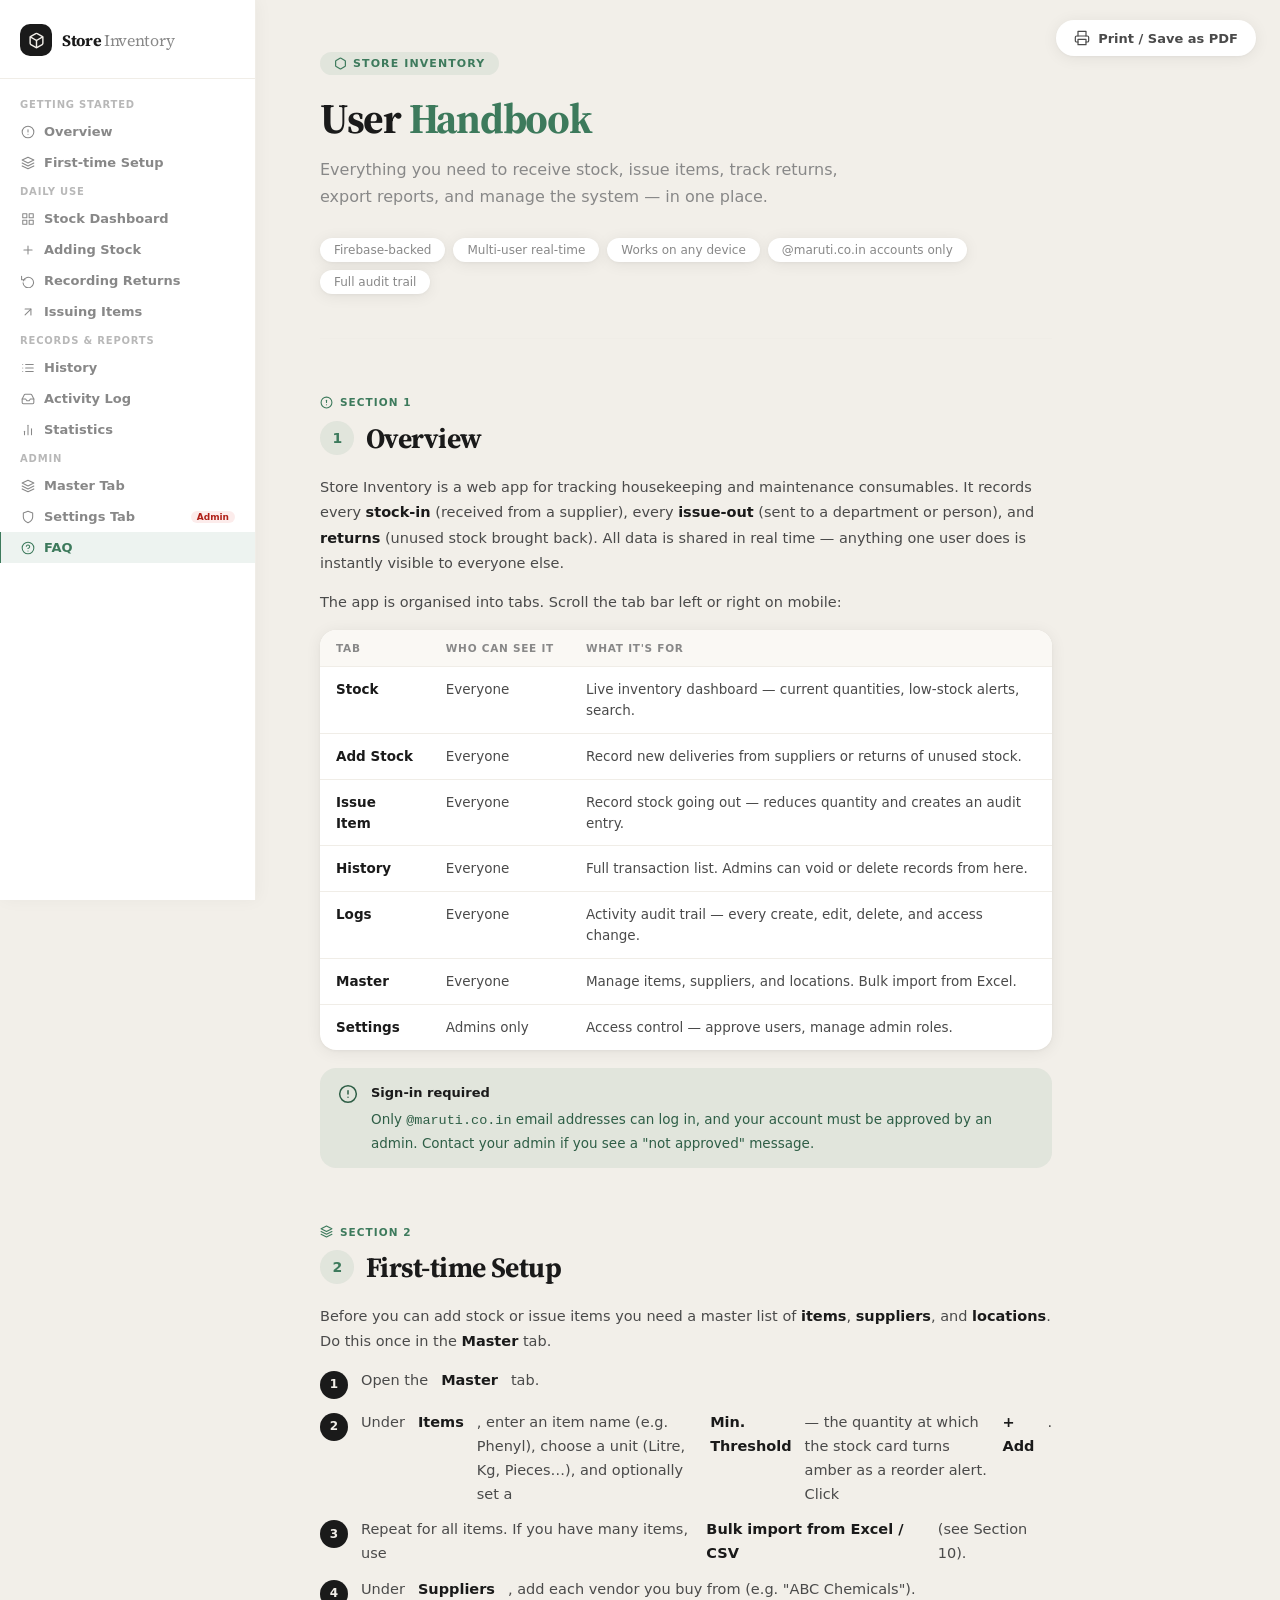
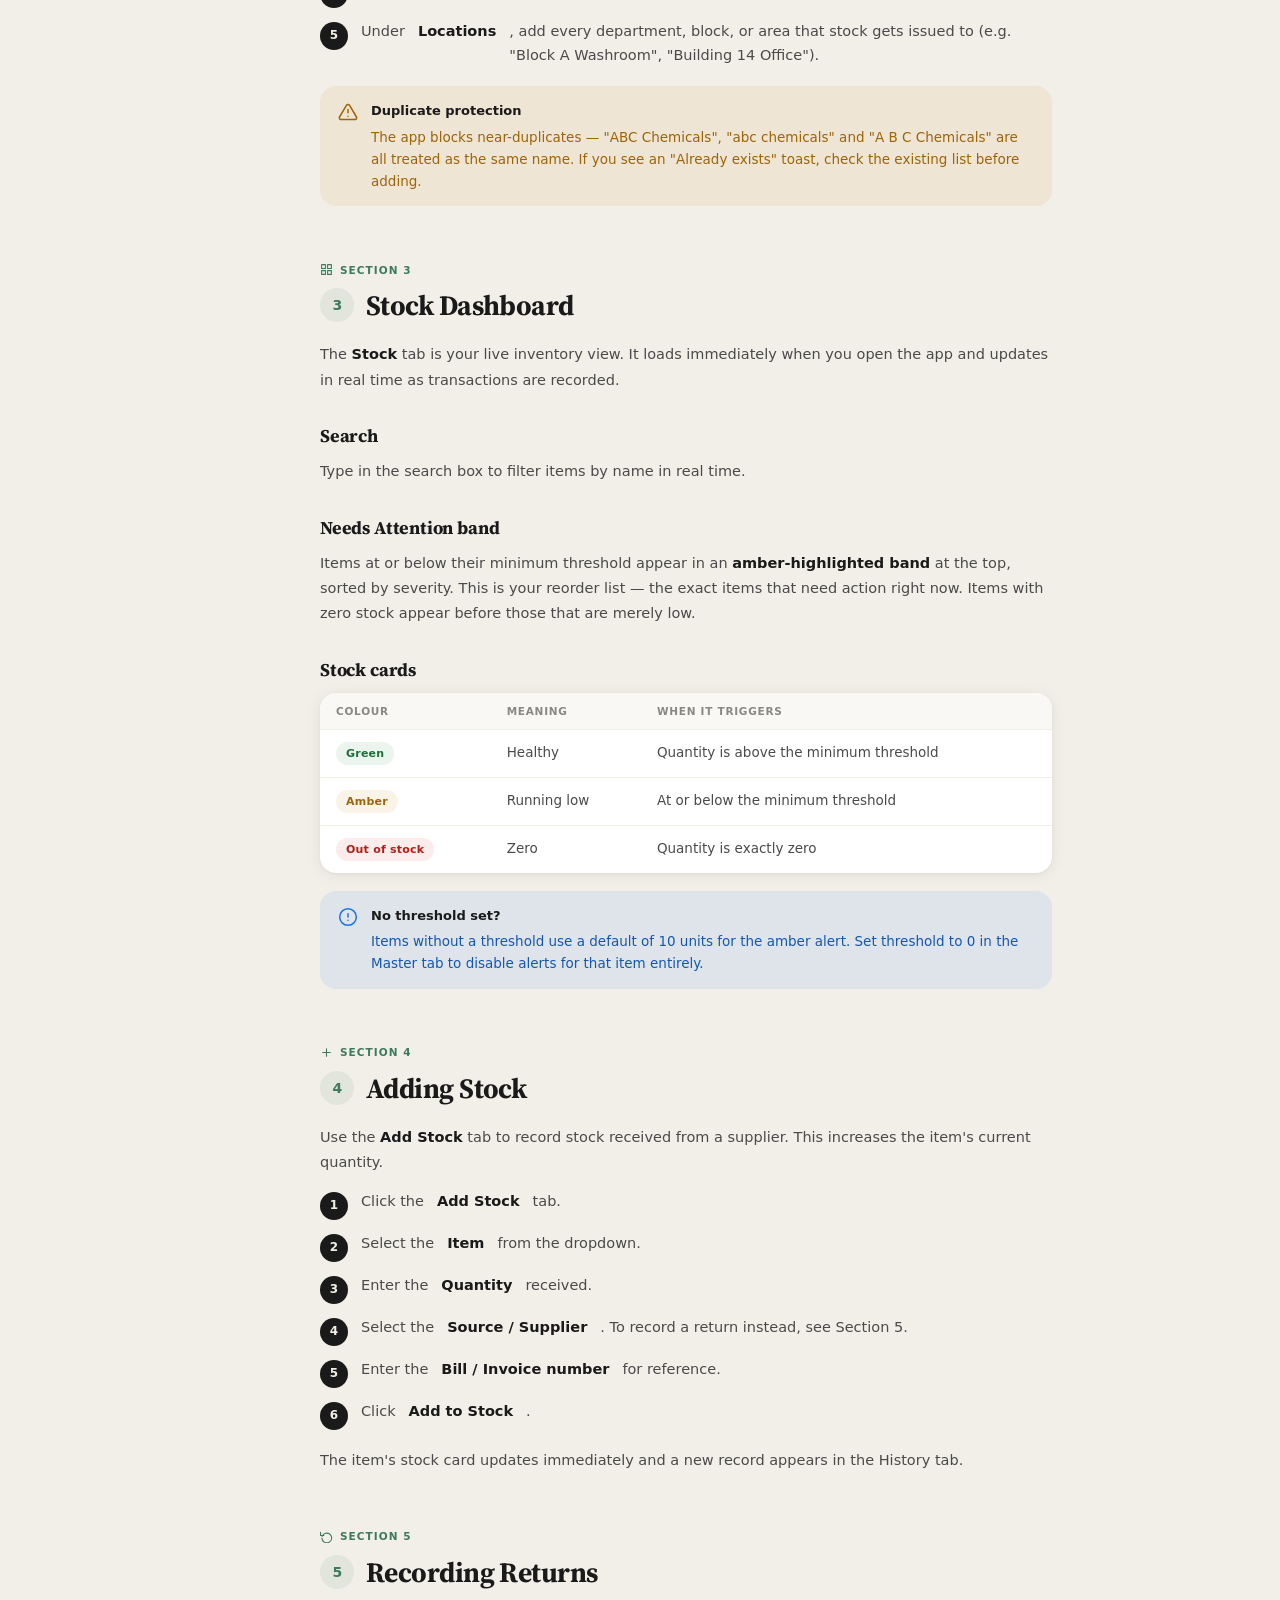
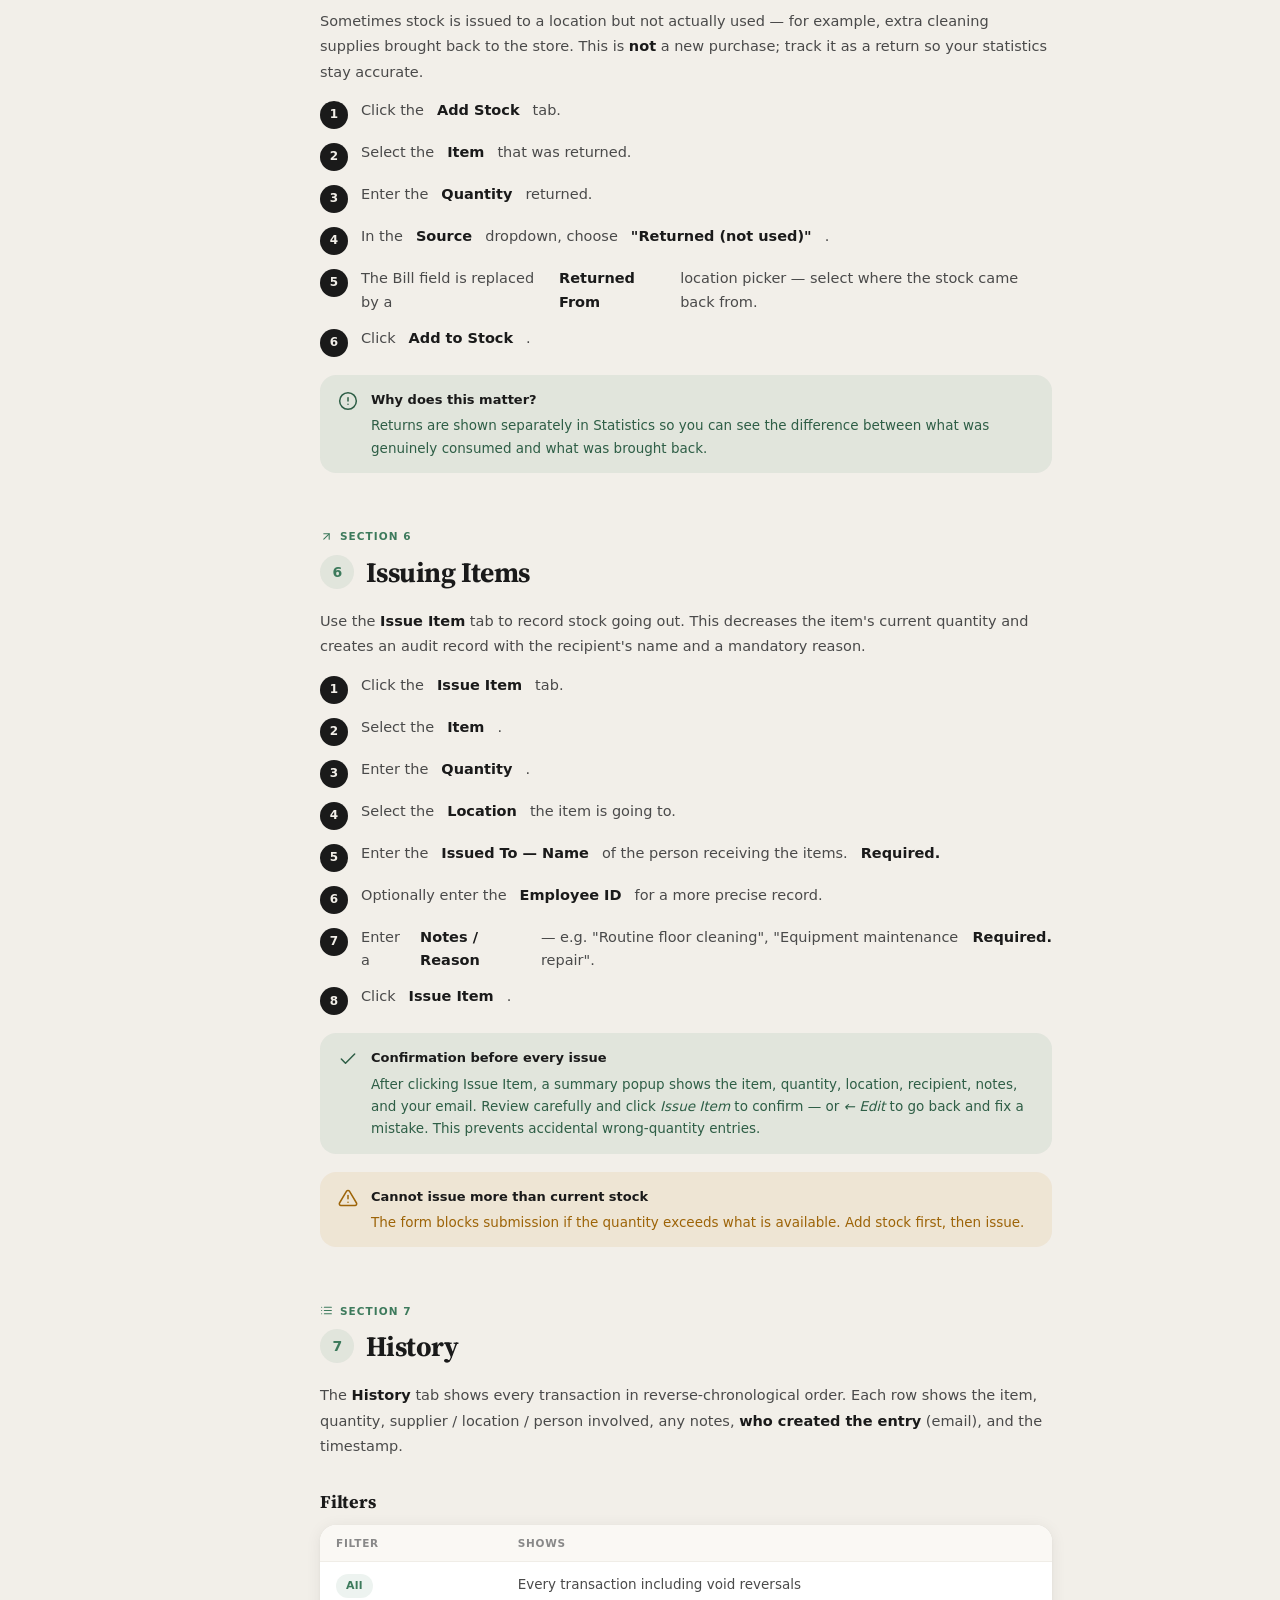
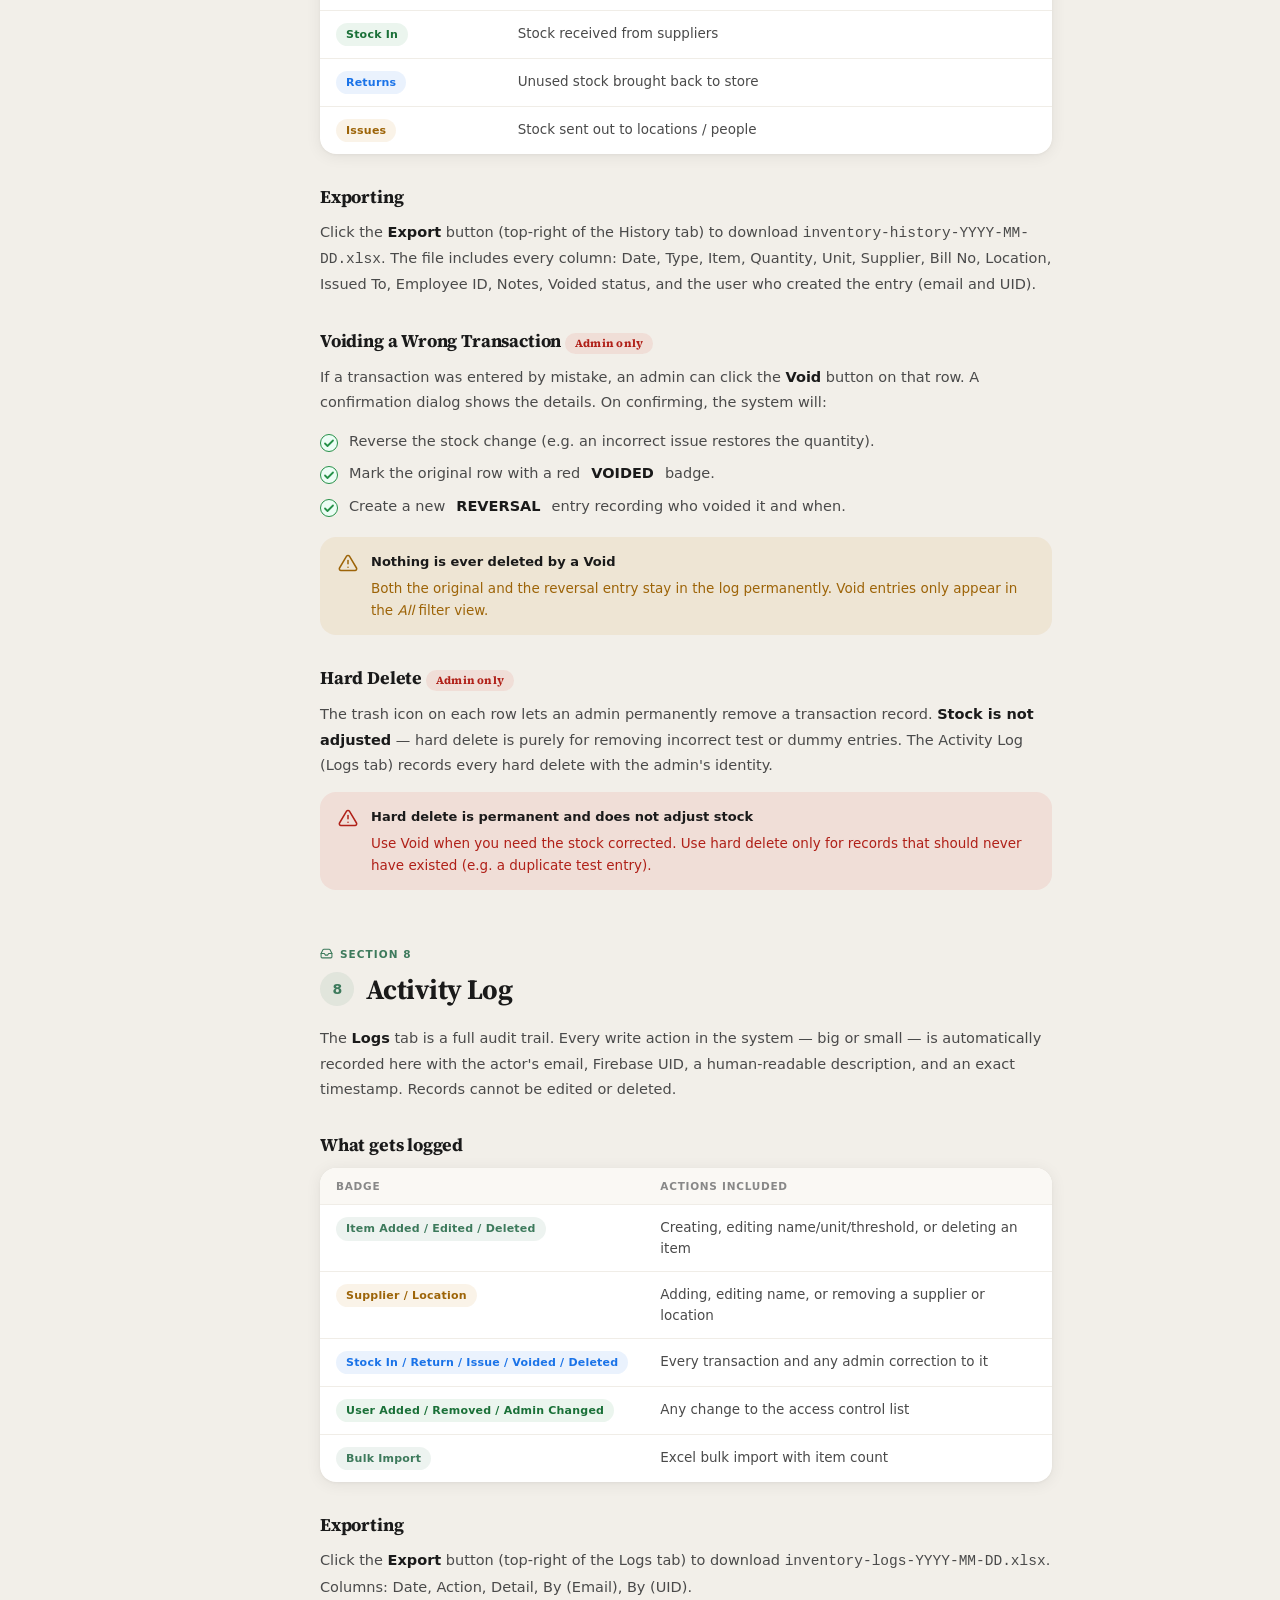
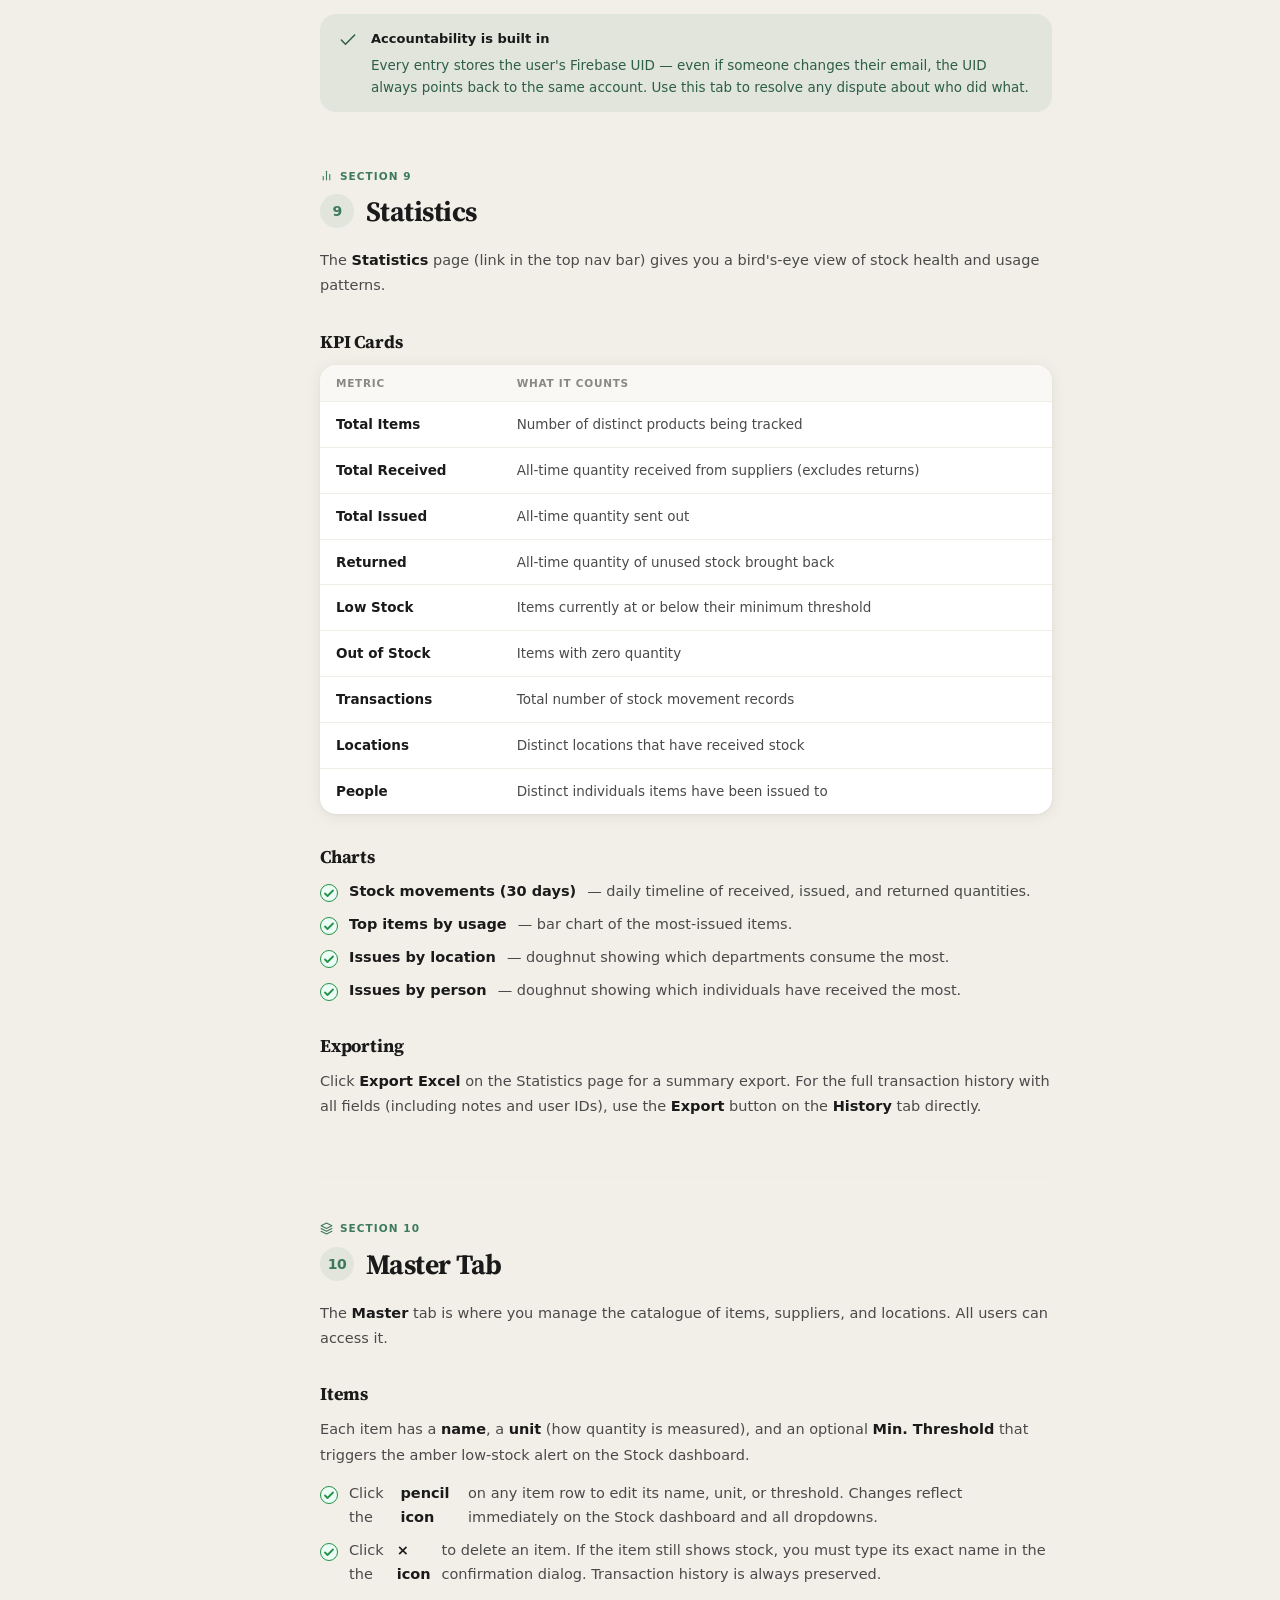
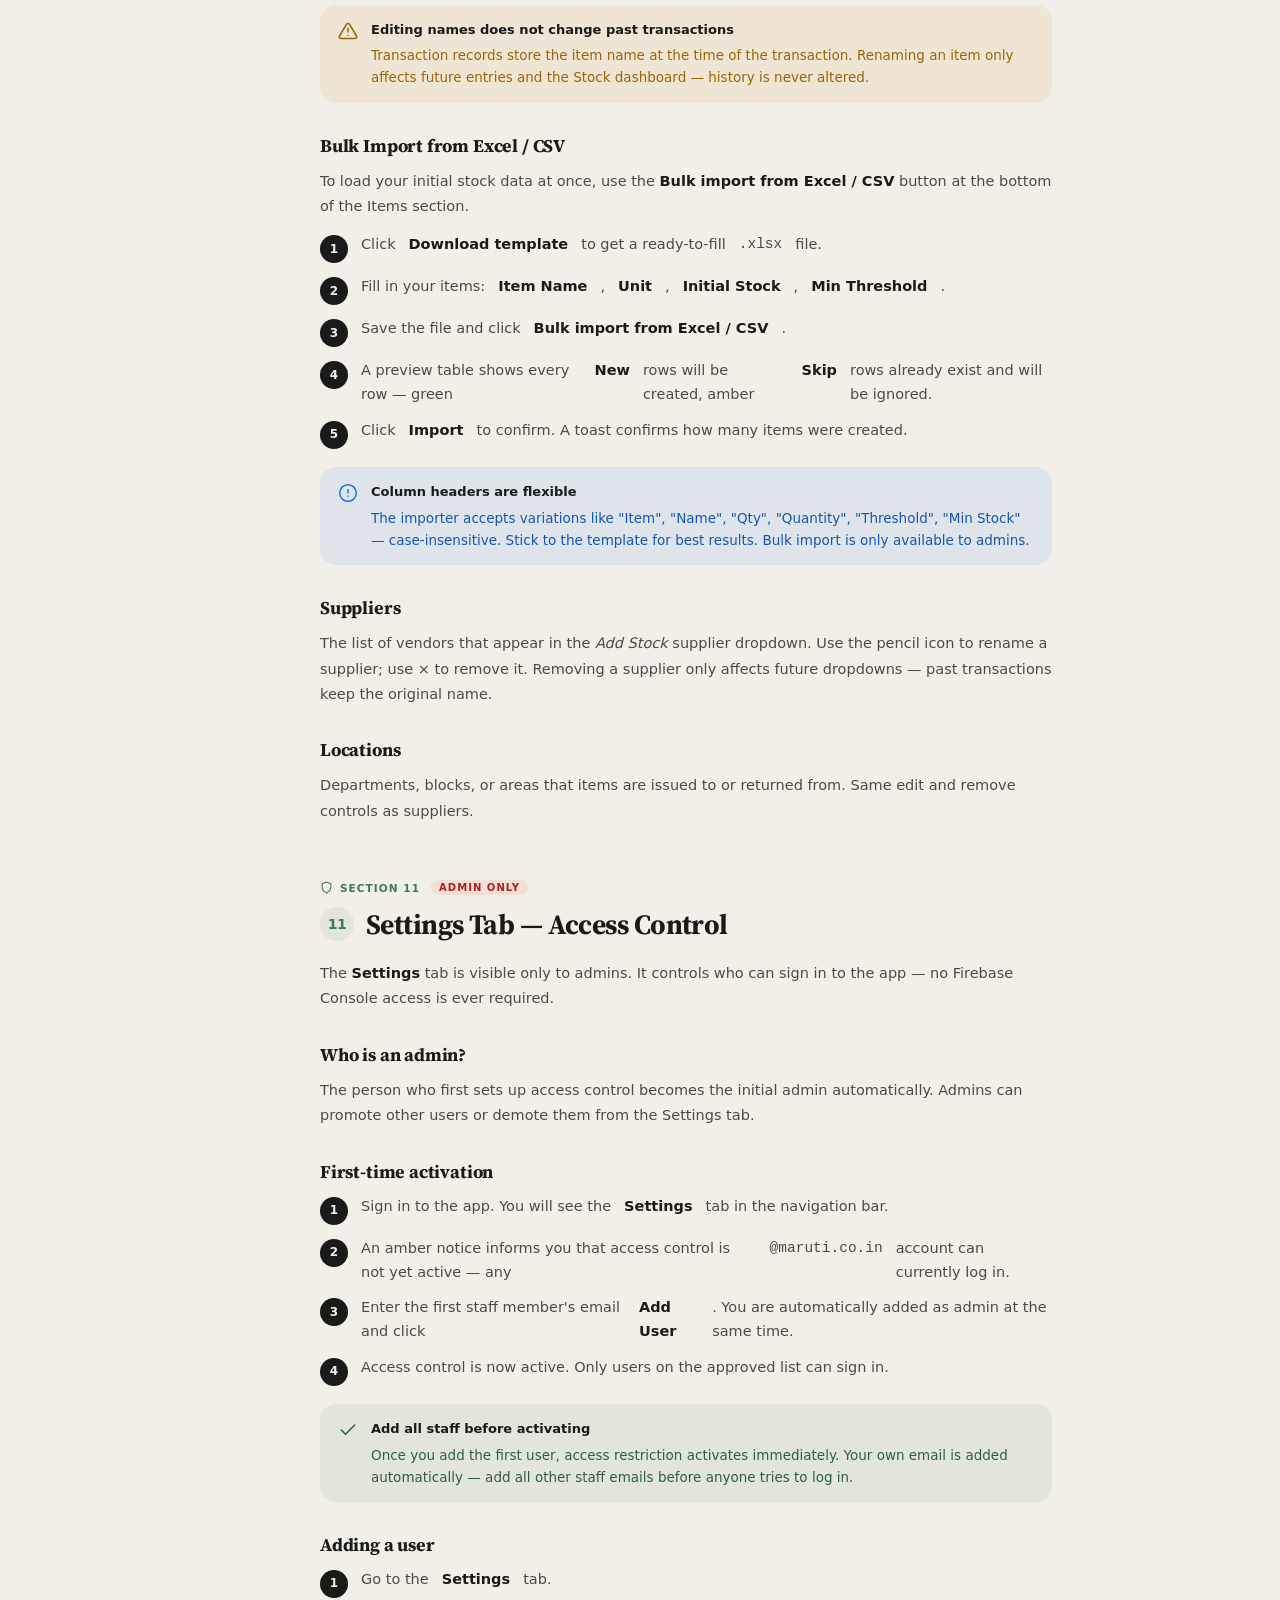
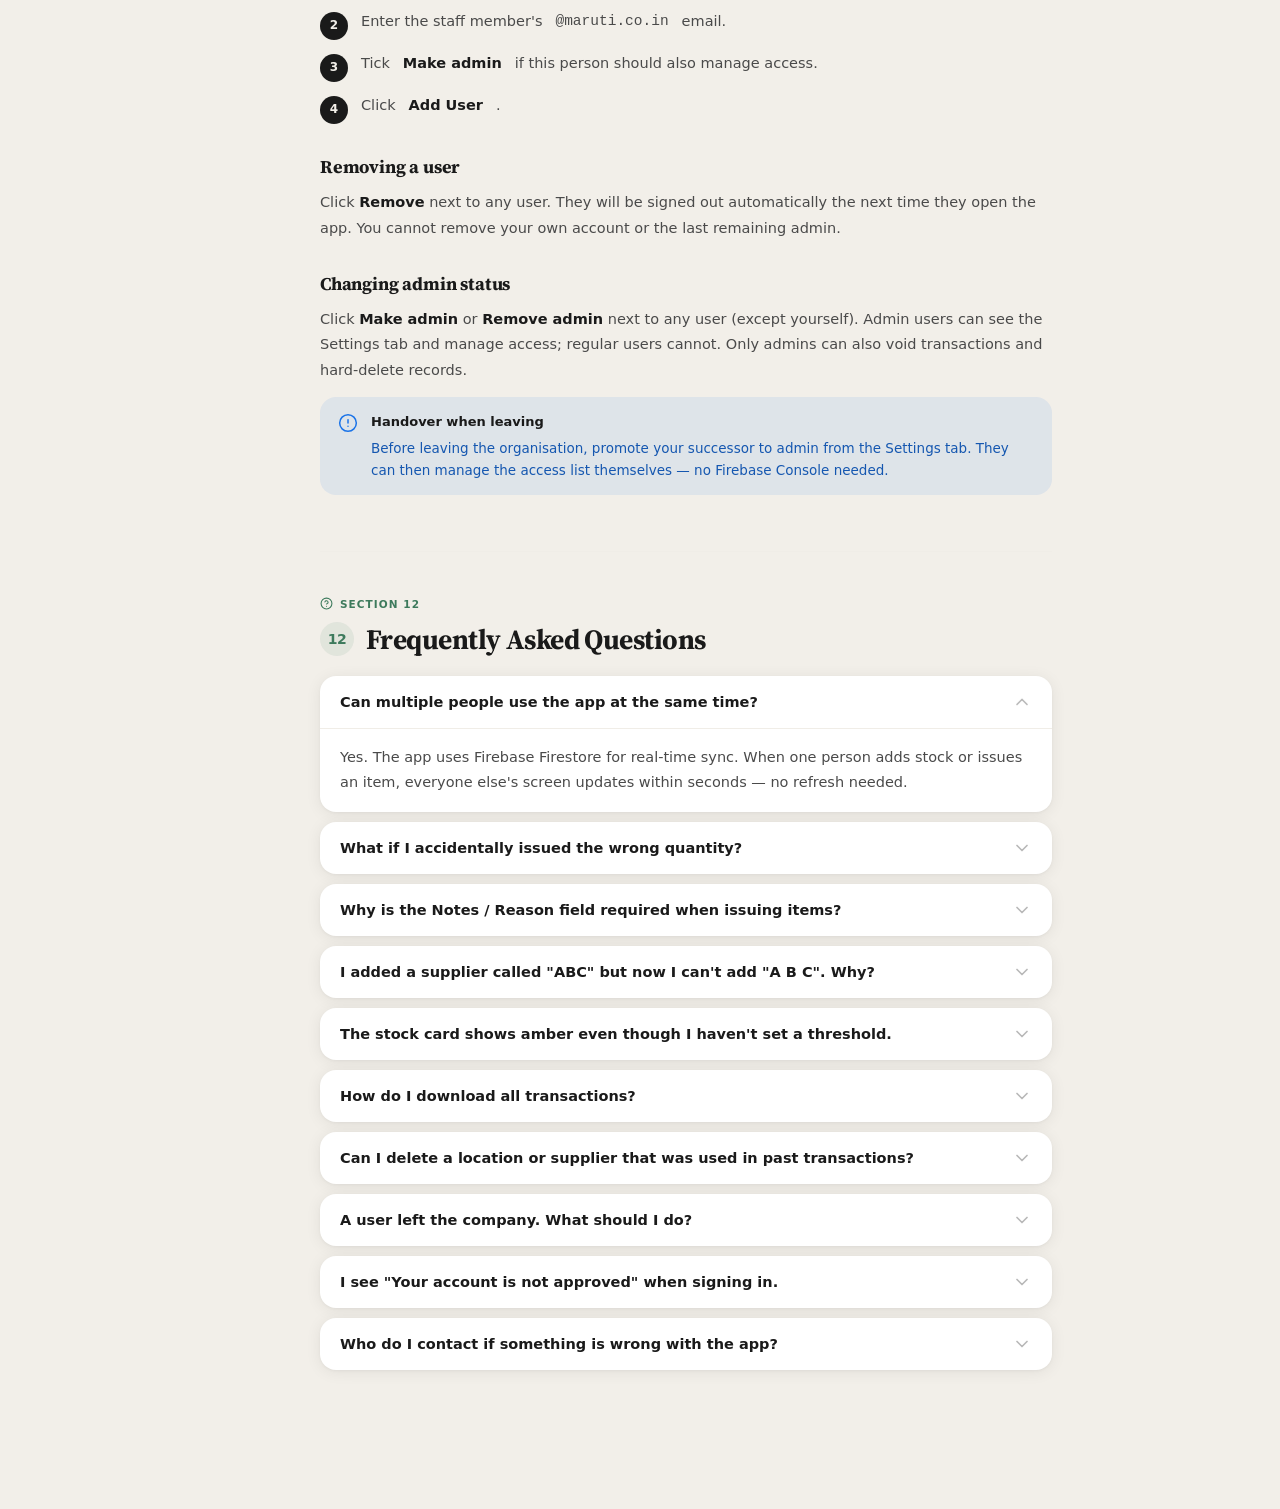
==== commit 500bb3c1: "Update handbook to match premium warm cream design system - Source Serif 4 for display headings, sys" ====
--- a/handbook/index.html
+++ b/handbook/index.html
@@ -4,105 +4,104 @@
 <meta charset="UTF-8">
 <meta name="viewport" content="width=device-width, initial-scale=1.0">
 <title>Store Inventory — User Handbook</title>
-<link rel="preconnect" href="https://fonts.googleapis.com">
-<link href="https://fonts.googleapis.com/css2?family=Plus+Jakarta+Sans:wght@400;500;600;700;800&family=Space+Grotesk:wght@500;600;700&display=swap" rel="stylesheet">
+<link href="https://fonts.googleapis.com/css2?family=Source+Serif+4:opsz,wght@8..60,400;8..60,600;8..60,700&display=swap" rel="stylesheet">
 <style>
 :root{
-  --ink:#1a1d29; --ink2:#3a3f52; --ink3:#646882; --ink4:#9499b3;
-  --bg:#f6f7f9; --surface:#fff; --border:#e4e7ef;
-  --primary:#4f46e5; --primaryD:#4338ca; --primaryS:#eef0fe; --primaryB:rgba(79,70,229,.14);
-  --green:#0f9d6e; --greenS:#e3f5ee; --greenD:#0b7a56;
-  --amber:#c2870b; --amberS:#fbf1da; --amberD:#9a6a08;
-  --red:#dc4f57; --redS:#fbe7e8; --redD:#bb3942;
-  --blue:#3b82f6; --blueS:#e7effe;
-  --sidebar-w:248px;
-  --r6:6px; --r8:9px; --r10:11px; --r12:13px;
+  --bg:#f2efe9; --surface:#fff; --surface2:#faf8f4; --surface3:#f0ede7;
+  --ink:#1a1a1a; --ink2:#4a4a4a; --ink3:#888; --ink4:#b8b8b8; --ink5:#ddd;
+  --primary:#3d7a5c; --primaryD:#2e5e46; --primaryS:rgba(61,122,92,.09); --primaryB:rgba(61,122,92,.2);
+  --green:#279149; --greenS:rgba(39,145,73,.09); --greenD:#1a7038;
+  --amber:#c47f0a; --amberS:rgba(196,127,10,.09); --amberD:#9d6408;
+  --red:#d93025; --redS:rgba(217,48,37,.09); --redD:#b02018;
+  --blue:#1a73e8; --blueS:rgba(26,115,232,.09);
+  --sidebar-w:256px;
+  --r8:8px; --r10:10px; --r12:12px; --r16:16px; --r20:20px; --rpill:100px;
+  --sh:0 2px 16px rgba(0,0,0,.07),0 1px 3px rgba(0,0,0,.04);
 }
 *,*::before,*::after{box-sizing:border-box;margin:0;padding:0;}
 html{scroll-behavior:smooth;font-size:15px;}
-body{font-family:'Plus Jakarta Sans',system-ui,sans-serif;background:var(--bg);color:var(--ink);-webkit-font-smoothing:antialiased;}
+body{font-family:-apple-system,'Helvetica Neue',system-ui,sans-serif;background:var(--bg);color:var(--ink);-webkit-font-smoothing:antialiased;}
 .layout{display:flex;min-height:100vh;}
-.sidebar{width:var(--sidebar-w);flex-shrink:0;background:var(--surface);border-right:1px solid var(--border);position:sticky;top:0;height:100vh;overflow-y:auto;padding:28px 0 40px;}
-.main{flex:1;min-width:0;padding:48px 60px 80px;max-width:860px;}
-.sidebar-logo{display:flex;align-items:center;gap:9px;padding:0 20px 22px;border-bottom:1px solid var(--border);margin-bottom:18px;text-decoration:none;}
-.sidebar-logo-mark{width:30px;height:30px;border-radius:9px;background:var(--primary);color:#fff;display:grid;place-items:center;flex-shrink:0;box-shadow:0 3px 8px rgba(79,70,229,.32);}
-.sidebar-logo-mark svg{width:17px;height:17px;fill:none;stroke:#fff;stroke-width:2;stroke-linecap:round;stroke-linejoin:round;}
-.sidebar-logo-name{font-family:'Space Grotesk',sans-serif;font-size:15px;font-weight:700;color:var(--ink);letter-spacing:-.02em;}
-.sidebar-logo-name span{color:var(--ink3);font-weight:500;}
-.toc-group{margin-bottom:6px;}
+.sidebar{width:var(--sidebar-w);flex-shrink:0;background:var(--surface);border-right:1px solid var(--surface3);position:sticky;top:0;height:100vh;overflow-y:auto;padding:24px 0 40px;box-shadow:2px 0 16px rgba(0,0,0,.04);}
+.main{flex:1;min-width:0;padding:52px 64px 88px;max-width:860px;}
+.sidebar-logo{display:flex;align-items:center;gap:10px;padding:0 20px 22px;border-bottom:1px solid var(--surface3);margin-bottom:20px;text-decoration:none;}
+.sidebar-logo-mark{width:32px;height:32px;border-radius:10px;background:var(--ink);color:var(--bg);display:grid;place-items:center;flex-shrink:0;}
+.sidebar-logo-mark svg{width:17px;height:17px;fill:none;stroke:currentColor;stroke-width:2;stroke-linecap:round;stroke-linejoin:round;}
+.sidebar-logo-name{font-family:'Source Serif 4',Georgia,serif;font-size:16px;font-weight:700;color:var(--ink);letter-spacing:-.02em;}
+.sidebar-logo-name span{color:var(--ink3);font-weight:400;}
+.toc-group{margin-bottom:8px;}
 .toc-heading{font-size:10px;font-weight:700;text-transform:uppercase;letter-spacing:.08em;color:var(--ink4);padding:0 20px 6px;}
-.toc-link{display:flex;align-items:center;gap:9px;padding:7px 20px;font-size:13px;font-weight:600;color:var(--ink3);text-decoration:none;transition:color .15s,background .15s;border-left:2px solid transparent;margin-left:-1px;}
-.toc-link:hover{color:var(--ink);background:var(--bg);}
-.toc-link.active{color:var(--primary);background:var(--primaryS);border-left-color:var(--primary);}
+.toc-link{display:flex;align-items:center;gap:9px;padding:8px 20px;font-size:13px;color:var(--ink3);text-decoration:none;transition:color .15s,background .15s;border-left:2px solid transparent;margin-left:-1px;}
+.toc-link:hover{color:var(--ink);}
+.toc-link.active{color:var(--primary);background:var(--primaryS);border-left-color:var(--primary);font-weight:600;}
 .toc-link svg{width:14px;height:14px;fill:none;stroke:currentColor;stroke-width:1.8;stroke-linecap:round;stroke-linejoin:round;flex-shrink:0;}
-.toc-link .admin-pip{font-size:9px;font-weight:800;background:var(--redS);color:var(--redD);padding:1px 5px;border-radius:100px;margin-left:auto;flex-shrink:0;}
-.print-btn{position:fixed;top:20px;right:24px;display:inline-flex;align-items:center;gap:8px;font-family:inherit;font-size:13px;font-weight:700;padding:10px 18px;border-radius:var(--r10);border:1.5px solid var(--border);background:var(--surface);color:var(--ink2);cursor:pointer;box-shadow:0 2px 10px rgba(20,24,48,.1);transition:all .17s ease;z-index:100;}
-.print-btn:hover{background:var(--primary);color:#fff;border-color:var(--primary);box-shadow:0 4px 14px rgba(79,70,229,.3);}
+.toc-link .admin-pip{font-size:9px;font-weight:700;background:var(--redS);color:var(--redD);padding:1px 6px;border-radius:var(--rpill);margin-left:auto;flex-shrink:0;}
+.print-btn{position:fixed;top:20px;right:24px;display:inline-flex;align-items:center;gap:8px;font-family:inherit;font-size:13px;font-weight:600;padding:10px 18px;border-radius:var(--rpill);border:none;background:var(--surface);color:var(--ink2);cursor:pointer;box-shadow:var(--sh);transition:all .18s ease;z-index:100;}
+.print-btn:hover{background:var(--ink);color:var(--bg);}
 .print-btn svg{width:16px;height:16px;fill:none;stroke:currentColor;stroke-width:1.8;stroke-linecap:round;stroke-linejoin:round;}
-.cover{margin-bottom:52px;padding-bottom:40px;border-bottom:1px solid var(--border);}
-.cover-tag{display:inline-flex;align-items:center;gap:6px;font-size:11px;font-weight:700;text-transform:uppercase;letter-spacing:.1em;color:var(--primary);background:var(--primaryS);padding:5px 12px;border-radius:100px;margin-bottom:18px;}
-.cover-title{font-family:'Space Grotesk',sans-serif;font-size:38px;font-weight:700;color:var(--ink);letter-spacing:-.03em;line-height:1.1;margin-bottom:14px;}
+.cover{margin-bottom:56px;padding-bottom:44px;border-bottom:1px solid var(--surface3);}
+.cover-tag{display:inline-flex;align-items:center;gap:6px;font-size:11px;font-weight:700;text-transform:uppercase;letter-spacing:.1em;color:var(--primary);background:var(--primaryS);padding:5px 14px;border-radius:var(--rpill);margin-bottom:20px;}
+.cover-title{font-family:'Source Serif 4',Georgia,serif;font-size:42px;font-weight:700;color:var(--ink);letter-spacing:-.03em;line-height:1.1;margin-bottom:16px;}
 .cover-title span{color:var(--primary);}
-.cover-sub{font-size:16px;color:var(--ink3);line-height:1.6;font-weight:500;max-width:560px;margin-bottom:28px;}
+.cover-sub{font-size:16px;color:var(--ink3);line-height:1.65;max-width:560px;margin-bottom:28px;}
 .cover-chips{display:flex;flex-wrap:wrap;gap:8px;}
-.chip{font-size:12px;font-weight:600;color:var(--ink3);background:var(--surface);border:1px solid var(--border);padding:5px 12px;border-radius:100px;}
-section{margin-bottom:52px;scroll-margin-top:24px;}
+.chip{font-size:12px;color:var(--ink3);background:var(--surface);padding:5px 14px;border-radius:var(--rpill);box-shadow:var(--sh);}
+section{margin-bottom:56px;scroll-margin-top:24px;}
 .sec-label{display:inline-flex;align-items:center;gap:7px;font-size:10.5px;font-weight:700;text-transform:uppercase;letter-spacing:.1em;color:var(--primary);margin-bottom:10px;}
 .sec-label svg{width:13px;height:13px;fill:none;stroke:currentColor;stroke-width:2;stroke-linecap:round;stroke-linejoin:round;}
-.sec-label .admin-tag{font-size:10px;font-weight:800;background:var(--redS);color:var(--redD);padding:2px 7px;border-radius:100px;margin-left:4px;}
-h2{font-family:'Space Grotesk',sans-serif;font-size:26px;font-weight:700;color:var(--ink);letter-spacing:-.02em;margin-bottom:16px;display:flex;align-items:center;gap:10px;}
-h2 .num{width:32px;height:32px;border-radius:var(--r8);background:var(--primaryS);color:var(--primary);font-size:14px;font-weight:800;display:grid;place-items:center;flex-shrink:0;}
-h3{font-family:'Space Grotesk',sans-serif;font-size:17px;font-weight:700;color:var(--ink);margin:28px 0 10px;letter-spacing:-.01em;}
-p{font-size:14px;color:var(--ink2);line-height:1.7;margin-bottom:14px;font-weight:500;}
+.sec-label .admin-tag{font-size:10px;font-weight:700;background:var(--redS);color:var(--redD);padding:2px 8px;border-radius:var(--rpill);margin-left:4px;}
+h2{font-family:'Source Serif 4',Georgia,serif;font-size:28px;font-weight:700;color:var(--ink);letter-spacing:-.02em;margin-bottom:18px;display:flex;align-items:center;gap:12px;}
+h2 .num{width:34px;height:34px;border-radius:var(--rpill);background:var(--primaryS);color:var(--primary);font-family:-apple-system,system-ui,sans-serif;font-size:14px;font-weight:700;display:grid;place-items:center;flex-shrink:0;}
+h3{font-family:'Source Serif 4',Georgia,serif;font-size:18px;font-weight:700;color:var(--ink);margin:30px 0 11px;letter-spacing:-.01em;}
+p{font-size:14.5px;color:var(--ink2);line-height:1.75;margin-bottom:14px;}
 p:last-child{margin-bottom:0;}
 strong{color:var(--ink);font-weight:700;}
 a{color:var(--primary);font-weight:600;text-decoration:none;}
 a:hover{text-decoration:underline;}
-ol.steps{list-style:none;display:flex;flex-direction:column;gap:12px;margin-bottom:16px;}
-ol.steps li{display:flex;align-items:flex-start;gap:12px;font-size:14px;color:var(--ink2);line-height:1.6;font-weight:500;}
-ol.steps li::before{content:attr(data-n);min-width:26px;height:26px;border-radius:100px;background:var(--primary);color:#fff;font-size:12px;font-weight:800;display:grid;place-items:center;flex-shrink:0;margin-top:1px;}
-ul.checks{list-style:none;display:flex;flex-direction:column;gap:8px;margin-bottom:16px;}
-ul.checks li{display:flex;align-items:flex-start;gap:10px;font-size:14px;color:var(--ink2);line-height:1.6;font-weight:500;}
-ul.checks li::before{content:'';width:16px;height:16px;flex-shrink:0;margin-top:4px;background:url("data:image/svg+xml,%3Csvg xmlns='http://www.w3.org/2000/svg' viewBox='0 0 16 16'%3E%3Ccircle cx='8' cy='8' r='7.5' fill='%23e3f5ee' stroke='%230f9d6e' stroke-width='1'/%3E%3Cpolyline points='4.5 8.5 7 11 11.5 5.5' fill='none' stroke='%230f9d6e' stroke-width='1.8' stroke-linecap='round' stroke-linejoin='round'/%3E%3C/svg%3E") center/contain no-repeat;}
-.callout{display:flex;gap:12px;padding:14px 16px;border-radius:var(--r10);margin-bottom:16px;border:1px solid transparent;}
-.callout-ico{width:20px;height:20px;flex-shrink:0;margin-top:1px;}
+ol.steps{list-style:none;display:flex;flex-direction:column;gap:12px;margin-bottom:18px;}
+ol.steps li{display:flex;align-items:flex-start;gap:13px;font-size:14.5px;color:var(--ink2);line-height:1.65;}
+ol.steps li::before{content:attr(data-n);min-width:28px;height:28px;border-radius:var(--rpill);background:var(--ink);color:var(--bg);font-size:12px;font-weight:700;display:grid;place-items:center;flex-shrink:0;margin-top:2px;}
+ul.checks{list-style:none;display:flex;flex-direction:column;gap:9px;margin-bottom:18px;}
+ul.checks li{display:flex;align-items:flex-start;gap:11px;font-size:14.5px;color:var(--ink2);line-height:1.65;}
+ul.checks li::before{content:'';width:18px;height:18px;flex-shrink:0;margin-top:4px;background:url("data:image/svg+xml,%3Csvg xmlns='http://www.w3.org/2000/svg' viewBox='0 0 18 18'%3E%3Ccircle cx='9' cy='9' r='8.5' fill='%23ecfdf5' stroke='%23279149' stroke-width='1'/%3E%3Cpolyline points='5 9.5 7.5 12 13 6.5' fill='none' stroke='%23279149' stroke-width='1.8' stroke-linecap='round' stroke-linejoin='round'/%3E%3C/svg%3E") center/contain no-repeat;}
+.callout{display:flex;gap:13px;padding:14px 18px;border-radius:var(--r16);margin-bottom:18px;}
+.callout-ico{width:20px;height:20px;flex-shrink:0;margin-top:2px;}
 .callout-ico svg{width:20px;height:20px;fill:none;stroke:currentColor;stroke-width:1.8;stroke-linecap:round;stroke-linejoin:round;}
-.callout-body{font-size:13.5px;line-height:1.6;font-weight:500;}
-.callout-body strong{display:block;font-size:13px;font-weight:800;margin-bottom:3px;letter-spacing:.01em;}
-.callout.tip{background:var(--primaryS);border-color:var(--primaryB);color:var(--primary);}
-.callout.tip .callout-body{color:#3730a3;}
-.callout.warn{background:var(--amberS);border-color:rgba(194,135,11,.25);color:var(--amberD);}
-.callout.warn .callout-body{color:#78520a;}
-.callout.info{background:var(--blueS);border-color:rgba(59,130,246,.2);color:var(--blue);}
-.callout.info .callout-body{color:#1d4ed8;}
-.callout.danger{background:var(--redS);border-color:rgba(220,79,87,.25);color:var(--redD);}
+.callout-body{font-size:13.5px;line-height:1.65;}
+.callout-body strong{display:block;font-size:13px;font-weight:700;margin-bottom:4px;}
+.callout.tip{background:var(--primaryS);color:var(--primaryD);}
+.callout.tip .callout-body{color:var(--primaryD);}
+.callout.warn{background:var(--amberS);color:var(--amberD);}
+.callout.warn .callout-body{color:var(--amberD);}
+.callout.info{background:var(--blueS);color:var(--blue);}
+.callout.info .callout-body{color:#1557b0;}
+.callout.danger{background:var(--redS);color:var(--redD);}
 .callout.danger .callout-body{color:var(--redD);}
-.tbl-wrap{overflow-x:auto;margin-bottom:16px;}
-table{width:100%;border-collapse:collapse;font-size:13.5px;}
-thead th{font-size:10.5px;font-weight:700;text-transform:uppercase;letter-spacing:.07em;color:var(--ink3);padding:10px 14px;text-align:left;background:var(--bg);border-bottom:2px solid var(--border);white-space:nowrap;}
-tbody td{padding:11px 14px;color:var(--ink2);font-weight:500;line-height:1.5;border-bottom:1px solid var(--border);vertical-align:top;}
+.tbl-wrap{overflow-x:auto;margin-bottom:18px;border-radius:var(--r16);box-shadow:var(--sh);}
+table{width:100%;border-collapse:collapse;font-size:13.5px;background:var(--surface);border-radius:var(--r16);overflow:hidden;}
+thead th{font-size:10.5px;font-weight:700;text-transform:uppercase;letter-spacing:.07em;color:var(--ink3);padding:12px 16px;text-align:left;background:var(--surface2);border-bottom:1px solid var(--surface3);white-space:nowrap;}
+tbody td{padding:12px 16px;color:var(--ink2);line-height:1.55;border-bottom:1px solid var(--surface3);vertical-align:top;}
 tbody tr:last-child td{border-bottom:none;}
-tbody tr:hover td{background:var(--bg);}
+tbody tr:hover td{background:var(--surface2);}
 td strong{color:var(--ink);}
-td code{background:var(--bg);border:1px solid var(--border);border-radius:5px;padding:2px 6px;font-size:12px;font-family:monospace;color:var(--ink2);}
-.badge{display:inline-block;font-size:11px;font-weight:700;padding:3px 9px;border-radius:100px;letter-spacing:.02em;white-space:nowrap;}
+td code{background:var(--surface3);border-radius:6px;padding:2px 7px;font-size:12px;font-family:monospace;color:var(--ink2);}
+.badge{display:inline-block;font-size:11px;font-weight:700;padding:3px 10px;border-radius:var(--rpill);letter-spacing:.02em;white-space:nowrap;}
 .badge-green{background:var(--greenS);color:var(--greenD);}
 .badge-amber{background:var(--amberS);color:var(--amberD);}
 .badge-red{background:var(--redS);color:var(--redD);}
 .badge-blue{background:var(--blueS);color:var(--blue);}
 .badge-primary{background:var(--primaryS);color:var(--primary);}
-.divider{height:1px;background:var(--border);margin:40px 0;}
-details{border:1px solid var(--border);border-radius:var(--r10);margin-bottom:10px;background:var(--surface);overflow:hidden;}
-details[open]{box-shadow:0 4px 16px rgba(24,28,58,.06);}
-summary{font-size:14px;font-weight:700;color:var(--ink);padding:14px 18px;cursor:pointer;list-style:none;display:flex;justify-content:space-between;align-items:center;gap:12px;}
+.divider{height:1px;background:var(--surface3);margin:44px 0;}
+details{border-radius:var(--r16);margin-bottom:10px;background:var(--surface);overflow:hidden;box-shadow:var(--sh);}
+summary{font-size:14.5px;font-weight:600;color:var(--ink);padding:16px 20px;cursor:pointer;list-style:none;display:flex;justify-content:space-between;align-items:center;gap:12px;}
 summary::-webkit-details-marker{display:none;}
-summary::after{content:'';width:18px;height:18px;flex-shrink:0;background:url("data:image/svg+xml,%3Csvg xmlns='http://www.w3.org/2000/svg' viewBox='0 0 24 24'%3E%3Cpolyline points='6 9 12 15 18 9' fill='none' stroke='%239499b3' stroke-width='2' stroke-linecap='round' stroke-linejoin='round'/%3E%3C/svg%3E") center/contain no-repeat;transition:transform .18s ease;}
+summary::after{content:'';width:20px;height:20px;flex-shrink:0;background:url("data:image/svg+xml,%3Csvg xmlns='http://www.w3.org/2000/svg' viewBox='0 0 24 24'%3E%3Cpolyline points='6 9 12 15 18 9' fill='none' stroke='%23b8b8b8' stroke-width='2' stroke-linecap='round' stroke-linejoin='round'/%3E%3C/svg%3E") center/contain no-repeat;transition:transform .2s ease;}
 details[open] summary::after{transform:rotate(180deg);}
-details[open] summary{border-bottom:1px solid var(--border);}
-.faq-body{padding:14px 18px;font-size:13.5px;color:var(--ink2);line-height:1.65;font-weight:500;}
+details[open] summary{border-bottom:1px solid var(--surface3);}
+.faq-body{padding:16px 20px;font-size:14px;color:var(--ink2);line-height:1.7;}
 .faq-body p{margin-bottom:8px;}
 .faq-body p:last-child{margin-bottom:0;}
-@media(max-width:860px){.sidebar{display:none;}.main{padding:28px 22px 60px;}.print-btn{top:14px;right:14px;padding:8px 14px;font-size:12px;}.cover-title{font-size:28px;}}
+@media(max-width:860px){.sidebar{display:none;}.main{padding:28px 22px 64px;}.print-btn{top:14px;right:14px;padding:9px 16px;font-size:12px;}.cover-title{font-size:32px;}}
 @media print{.sidebar,.print-btn{display:none !important;}.layout{display:block;}.main{padding:0;max-width:none;}body{font-size:11pt;background:#fff;}.cover-title{font-size:26pt;}h2{font-size:18pt;page-break-before:always;margin-top:0;}h2:first-of-type{page-break-before:avoid;}h3{font-size:13pt;}section{margin-bottom:0;page-break-inside:avoid;}.cover{page-break-after:always;padding-bottom:0;border:none;}.callout{border:1px solid #ccc !important;background:#f9f9f9 !important;}details{border:1px solid #ccc;}details:not([open]){display:none;}a{color:inherit;text-decoration:none;}.tbl-wrap{page-break-inside:avoid;}}
 </style>
 </head>
